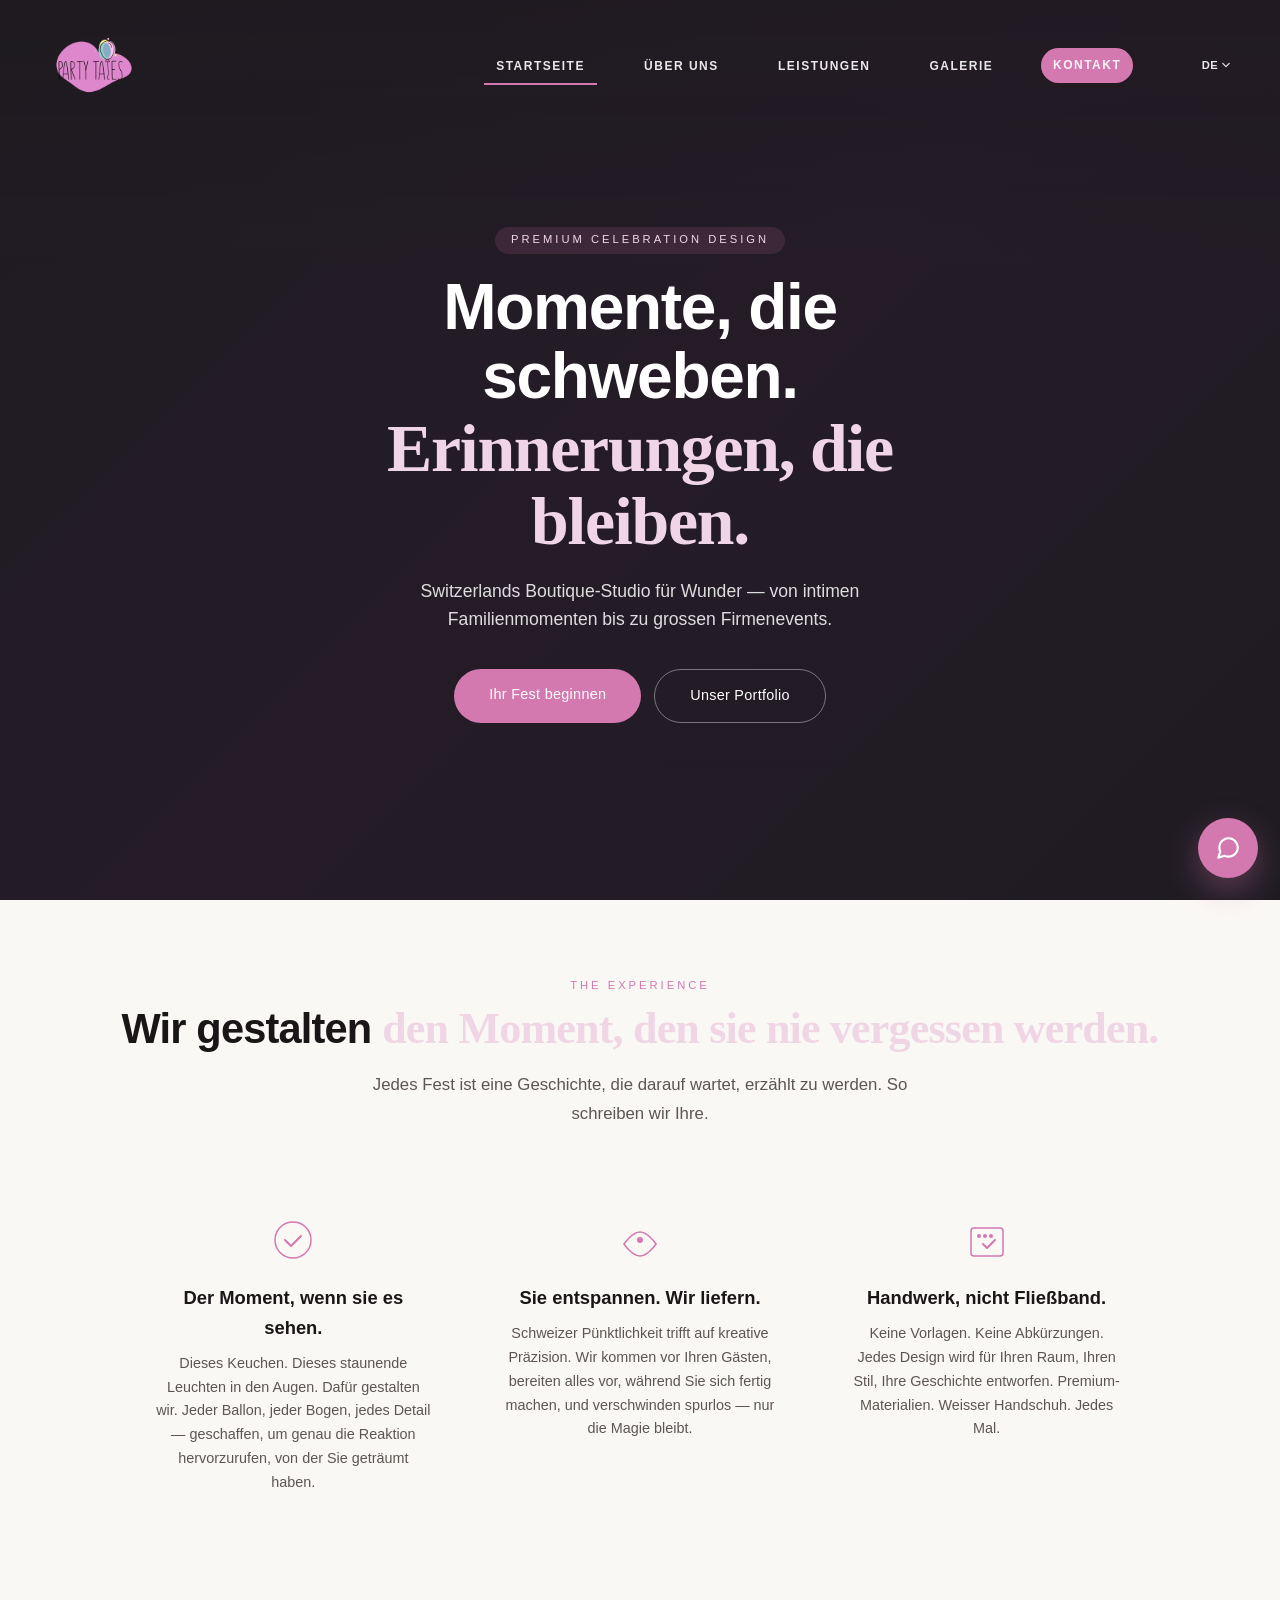
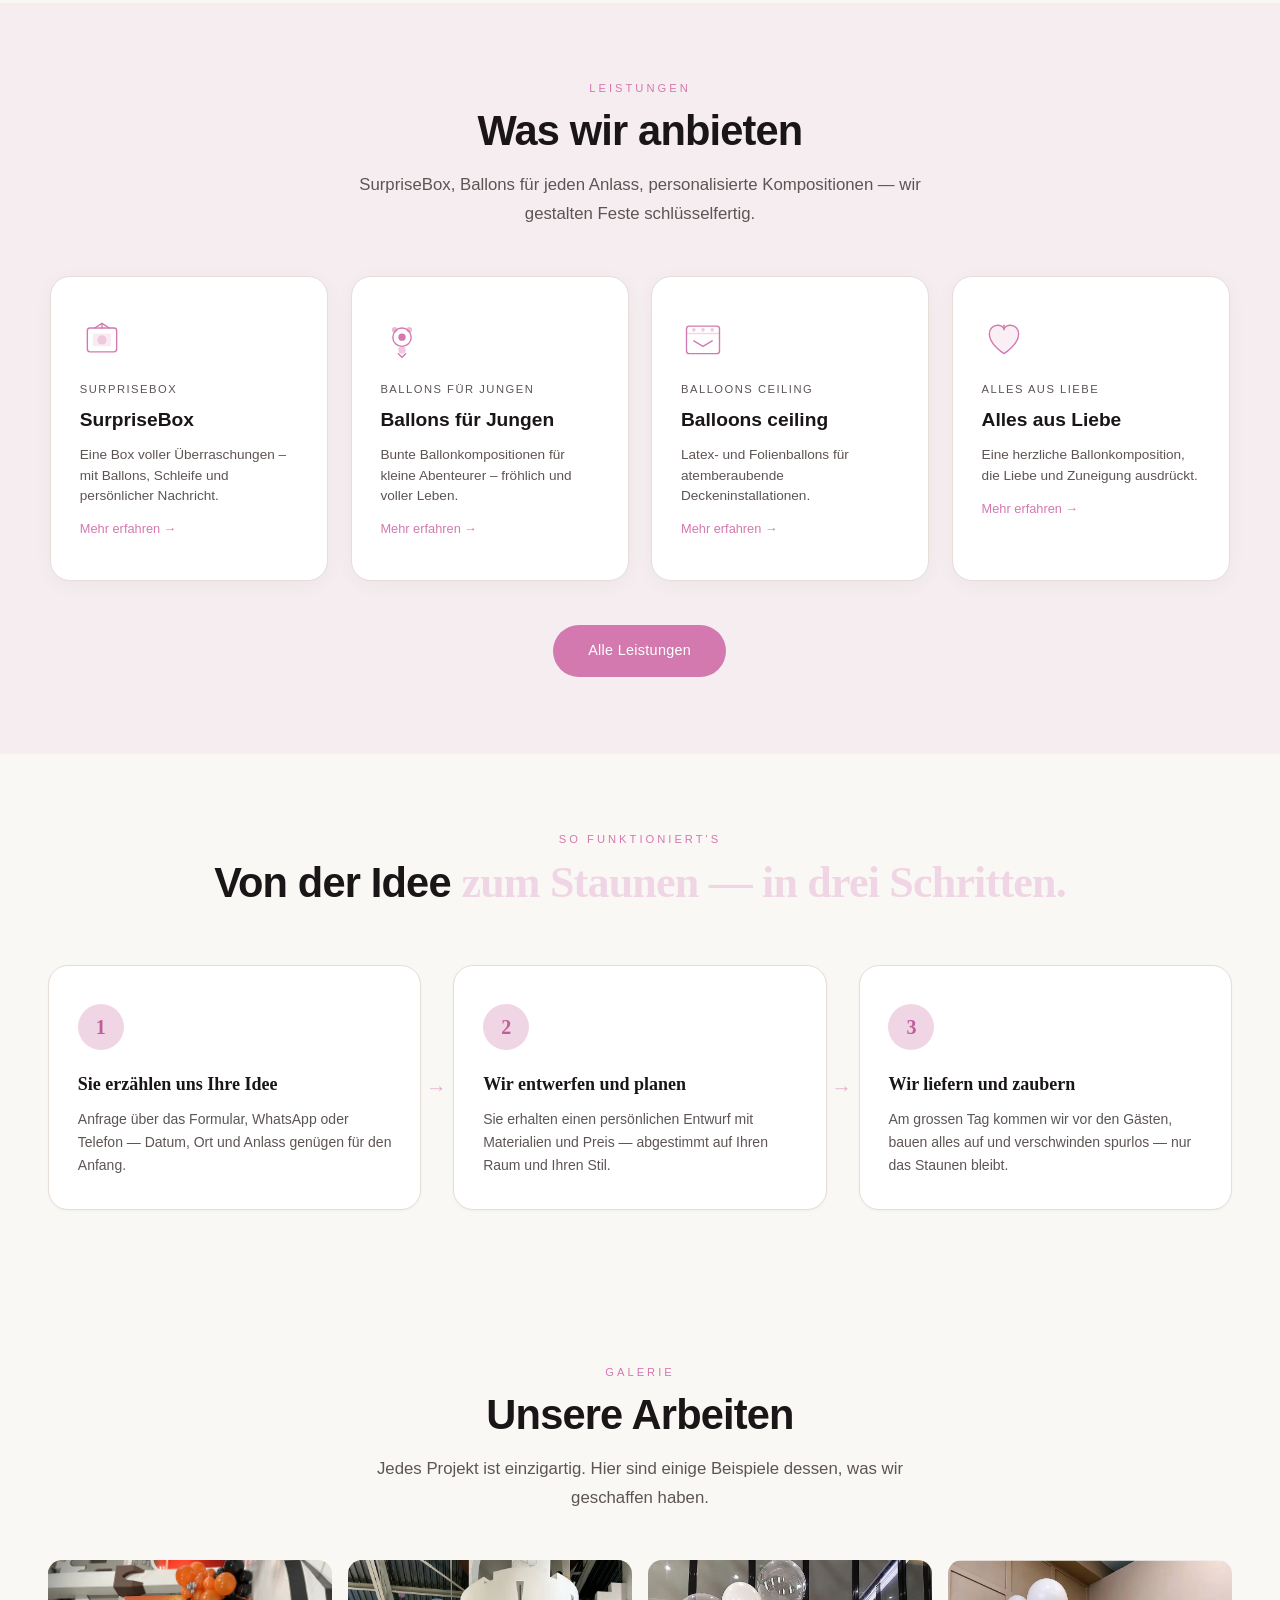
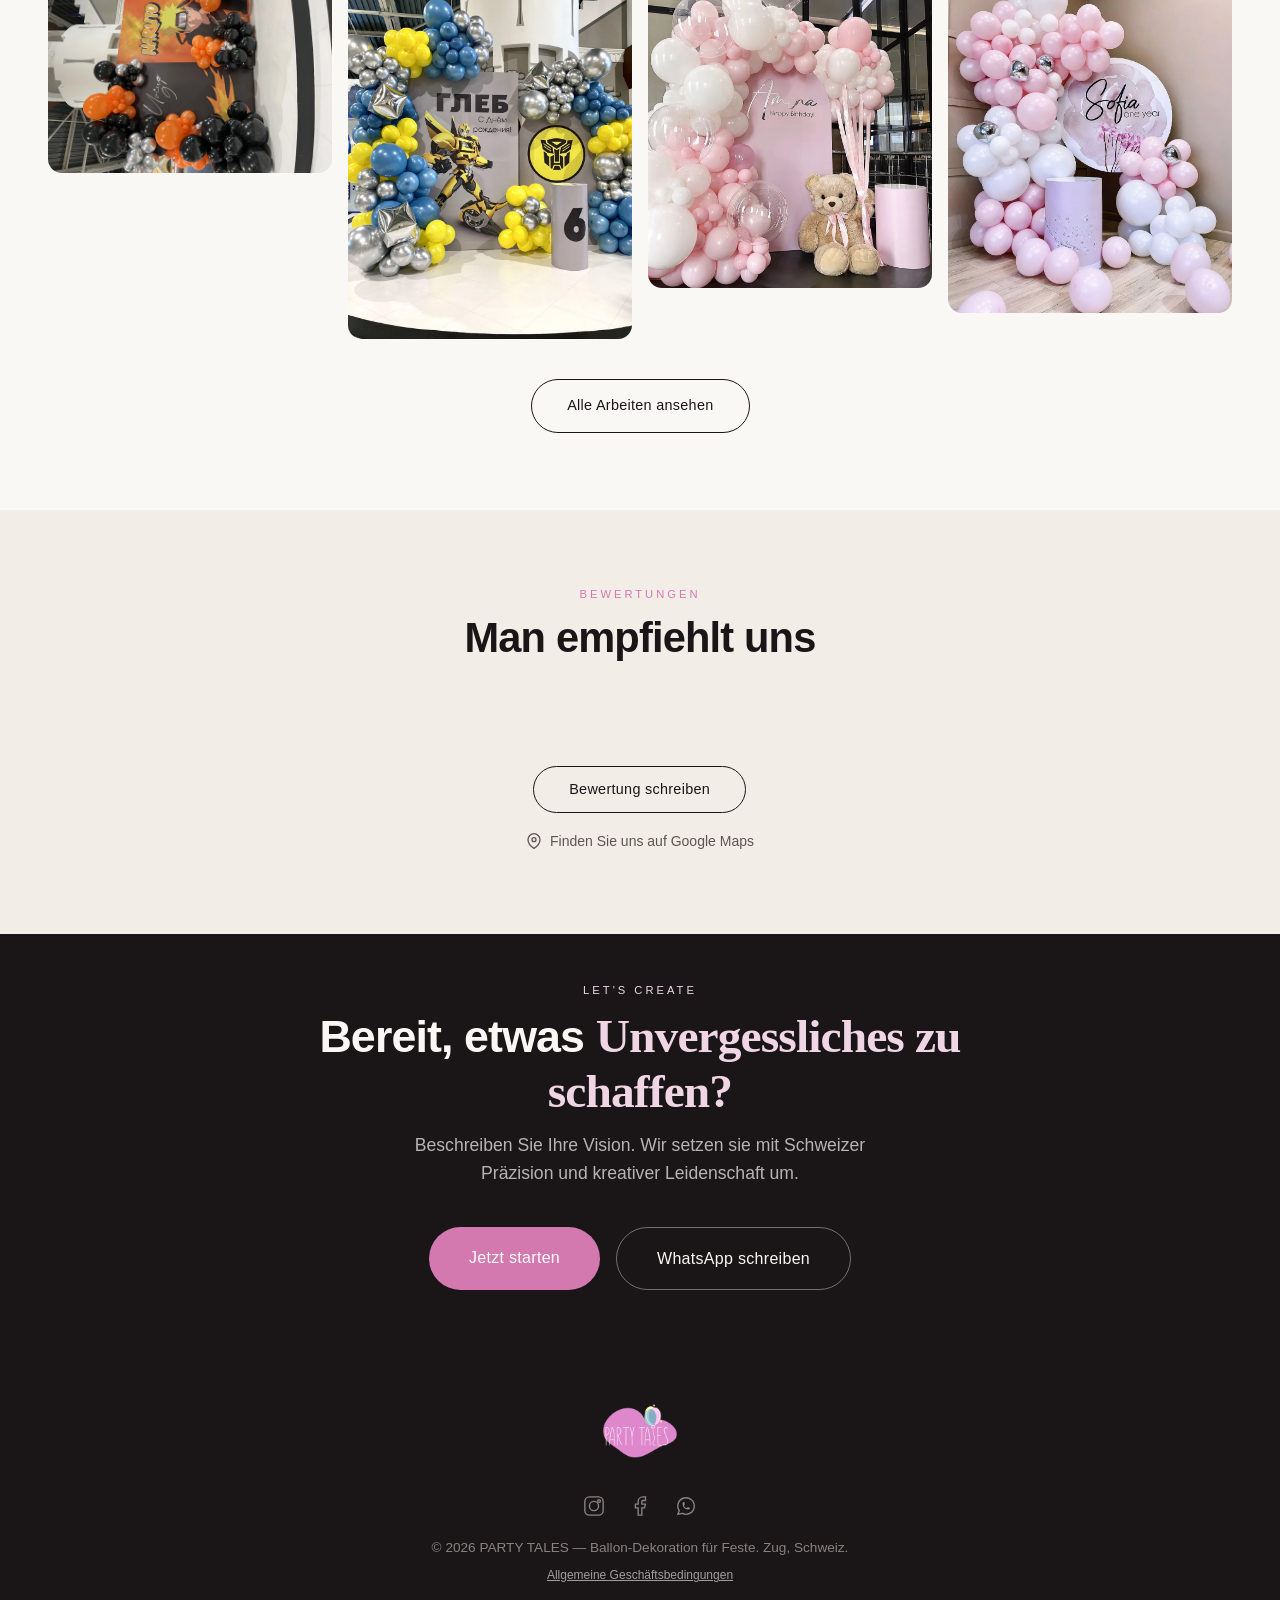
==== index.html @ 4cb10c16 "Header & footer polish: bigger logo, visible menu X, real WhatsApp icon - Logo scaled up ~20% (60–92" ====
<!DOCTYPE html>
<html lang="de">
<head>
  <meta charset="UTF-8">
  <meta name="google" content="notranslate">
  <meta name="robots" content="notranslate">
  <meta name="viewport" content="width=device-width, initial-scale=1.0, viewport-fit=cover">
  <script>document.documentElement.classList.add("js");</script>
  <meta name="description" content="PARTY TALES — Schweizer Boutique-Studio für Ballon-Dekoration. Heliumballons, Fotowände, SurpriseBox. Lieferung in Zug, Luzern, Zürich, Schwyz. Jetzt buchen!" data-i18n-meta="index.meta.desc">
  <meta property="og:title" content="PARTY TALES | Ballon-Dekoration Schweiz — Zug, Luzern, Zürich" data-i18n-meta="index.page.title.full">
  <meta property="og:description" content="Schweizer Boutique-Studio für unvergessliche Ballon-Dekoration. Geburtstage, Hochzeiten, Firmenevents — wir erschaffen das Wunder." data-i18n-meta="index.meta.desc">
  <meta property="og:image" content="https://partytales.ch/images/og-image.jpg">
  <meta property="og:url" content="https://partytales.ch/">
  <meta name="twitter:card" content="summary_large_image">
  <meta property="og:type" content="website">
  <link rel="canonical" href="https://partytales.ch/">
  <link rel="alternate" hreflang="de" href="https://partytales.ch/?lang=de">
  <link rel="alternate" hreflang="ru" href="https://partytales.ch/?lang=ru">
  <link rel="alternate" hreflang="en" href="https://partytales.ch/?lang=en">
  <link rel="alternate" hreflang="x-default" href="https://partytales.ch/">
  <meta http-equiv="Content-Security-Policy" content="default-src 'self' 'unsafe-inline'; style-src 'self' 'unsafe-inline' https://fonts.googleapis.com; img-src 'self' data:; font-src 'self' https://fonts.gstatic.com; media-src 'self'; connect-src 'self' https:">
  <title data-i18n-title="index.page.title.full">PARTY TALES | Ballon-Dekoration Schweiz — Zug, Luzern, Zürich</title>
  <link rel="icon" type="image/png" href="images/logo.png">
  <link rel="preconnect" href="https://fonts.googleapis.com">
  <link rel="preconnect" href="https://fonts.gstatic.com" crossorigin>
  <link rel="preconnect" href="https://party-tales-production.up.railway.app">
  <link rel="dns-prefetch" href="https://party-tales-production.up.railway.app">
  <link rel="preload" as="style" href="https://fonts.googleapis.com/css2?family=Instrument+Sans:wght@300;400;500;600;700&family=Playfair+Display:wght@500;600;700&display=swap" onload="this.onload=null;this.rel='stylesheet'">
  <noscript><link rel="stylesheet" href="https://fonts.googleapis.com/css2?family=Instrument+Sans:wght@300;400;500;600;700&family=Playfair+Display:wght@500;600;700&display=swap"></noscript>
  <link rel="preload" as="image" href="images/logo.webp" fetchpriority="high">
  <link rel="stylesheet" href="css/style.css">
  <script defer src="js/config.js"></script>
  <script defer src="js/i18n.js"></script>
  <script defer src="js/script.js"></script>
  <script defer src="js/chat.js"></script>
  <script type="application/ld+json">
  {
    "@context": "https://schema.org",
    "@type": "LocalBusiness",
    "name": "PARTY TALES",
    "alternateName": "NS.Balloons",
    "description": "Swiss boutique balloon decoration studio. Premium helium balloons, photo backdrops, personalised decor.",
    "url": "https://partytales.ch/",
    "telephone": "+41 78 314 3032",
    "email": "info@partytales.ch",
    "priceRange": "CHF 50 - 500",
    "address": {
      "@type": "PostalAddress",
      "addressLocality": "Zug",
      "addressRegion": "ZG",
      "addressCountry": "CH"
    },
    "areaServed": [
      { "@type": "City", "name": "Zug" },
      { "@type": "City", "name": "Lucerne" },
      { "@type": "City", "name": "Zurich" },
      { "@type": "City", "name": "Schwyz" }
    ],
    "openingHoursSpecification": [
      { "@type": "OpeningHoursSpecification", "dayOfWeek": ["Monday","Tuesday","Wednesday","Thursday","Friday","Saturday","Sunday"], "opens": "10:00", "closes": "21:00" }
    ],
    "sameAs": [
      "https://www.instagram.com/partytales.ch/",
      "https://www.facebook.com/profile.php?id=61554218107551"
    ],
    "image": "https://partytales.ch/images/og-image.jpg"
  }
  </script>
</head>
<body>

<a href="#main-content" class="skip-link" data-i18n="skip.content">Zum Inhalt springen</a>

<div id="preloader" aria-hidden="true">
  <div class="loader-logo"><img src="images/logo.webp" alt="PARTY TALES" data-i18n-aria="preloader.alt"></div>
</div>

<nav id="navbar" class="nav-hero">
  <a href="index.html" class="logo"><img src="images/logo.webp" alt="PARTY TALES"></a>
  <button class="nav-toggle" id="navToggle" aria-label="Menü" data-i18n-aria="navToggle.aria">
    <span></span><span></span><span></span>
  </button>
  <ul class="nav-links" id="navLinks">
    <li><a href="index.html" class="active" aria-current="page" data-i18n="nav.home">Startseite</a></li>
    <li><a href="about.html" data-i18n="nav.about">Über uns</a></li>
    <li><a href="services.html" data-i18n="nav.services">Leistungen</a></li>
    <li><a href="gallery.html" data-i18n="nav.gallery">Galerie</a></li>
    <li><a href="contacts.html" class="btn btn-primary nav-contact-btn" data-i18n="nav.contact">Kontakt</a></li>
    <li class="lang-item">
      <select class="lang-select" id="langSelect">
        <option value="de">DE</option>
        <option value="ru">RU</option>
        <option value="en">EN</option>
      </select>
    </li>
  </ul>
</nav>

<main id="main-content">
<section class="hero">
  <div class="hero-video-bg" id="heroVideoBg">
    <div class="hero-video-wrapper">
      <video class="hero-video-single" id="heroVideoSingle" muted playsinline preload="metadata"></video>
      <div class="hero-video-grid" id="heroVideoGrid">
        <video class="hero-video" id="heroVideo0" data-slot="0" muted playsinline preload="metadata"></video>
        <video class="hero-video" id="heroVideo1" data-slot="1" muted playsinline preload="metadata"></video>
        <video class="hero-video" id="heroVideo2" data-slot="2" muted playsinline preload="metadata"></video>
      </div>
    </div>
    <div class="hero-video-overlay"></div>
  </div>
  <div class="hero-content">
    <div class="hero-eyebrow" data-i18n="index.hero.eyebrow">Premium celebration design</div>
    <h1 data-i18n="index.hero.title">Moments that float.<br><span class="hero-emphasis">Memories that last.</span></h1>
    <p data-i18n="index.hero.desc">Switzerland's boutique studio for wonder-filled celebrations. From intimate family moments to grand corporate affairs.</p>
    <div class="hero-buttons">
      <a href="contacts.html" class="btn btn-primary magnetic" data-i18n="index.hero.btn1">Begin your celebration</a>
      <a href="gallery.html" class="btn btn-outline magnetic" data-i18n="index.hero.btn2">View our portfolio</a>
    </div>
  </div>
</section>

<section id="experience">
  <div class="container text-center">
    <div class="section-label reveal" data-i18n="index.experience.label">The experience</div>
    <h2 class="section-title reveal" data-i18n="index.experience.title">We design <span class="hero-emphasis">the moment they'll never forget.</span></h2>
    <p class="section-desc mx-auto reveal" data-i18n="index.experience.desc" style="margin-bottom:3.5rem">Every celebration is a story waiting to be told. Here's how we write yours.</p>
    <div class="experience-grid reveal-stagger">
      <div class="experience-item">
        <div class="experience-icon">
          <svg viewBox="0 0 48 48" fill="none">
            <circle cx="24" cy="24" r="18" stroke="currentColor" stroke-width="1.5" fill="none"/>
            <path d="M16 24l6 6 10-10" stroke="currentColor" stroke-width="2" stroke-linecap="round" stroke-linejoin="round"/>
          </svg>
        </div>
        <h3 data-i18n="index.experience.card1.title">The moment they see it.</h3>
        <p data-i18n="index.experience.card1.desc">That gasp. That wide-eyed wonder. That's what we design for. Every balloon, every arch, every detail — crafted to create the exact reaction you've been imagining.</p>
      </div>
      <div class="experience-item">
        <div class="experience-icon">
          <svg viewBox="0 0 48 48" fill="none">
            <path d="M8 28c0 0 8-12 16-12s16 12 16 12" stroke="currentColor" stroke-width="1.5" stroke-linecap="round" fill="none"/>
            <path d="M8 28c0 0 8 12 16 12s16-12 16-12" stroke="currentColor" stroke-width="1.5" stroke-linecap="round" fill="none"/>
            <circle cx="24" cy="24" r="3" fill="currentColor"/>
          </svg>
        </div>
        <h3 data-i18n="index.experience.card2.title">You relax. We deliver.</h3>
        <p data-i18n="index.experience.card2.desc">Swiss punctuality meets creative precision. We arrive before your guests, set up while you get ready, and disappear without a trace — leaving only the magic behind.</p>
      </div>
      <div class="experience-item">
        <div class="experience-icon">
          <svg viewBox="0 0 48 48" fill="none">
            <rect x="8" y="12" width="32" height="28" rx="3" stroke="currentColor" stroke-width="1.5" fill="none"/>
            <path d="M20 28l4 4 8-8" stroke="currentColor" stroke-width="2" stroke-linecap="round" stroke-linejoin="round"/>
            <circle cx="16" cy="20" r="2" fill="currentColor"/>
            <circle cx="22" cy="20" r="2" fill="currentColor"/>
            <circle cx="28" cy="20" r="2" fill="currentColor"/>
          </svg>
        </div>
        <h3 data-i18n="index.experience.card3.title">Crafted, not assembled.</h3>
        <p data-i18n="index.experience.card3.desc">No templates. No shortcuts. Every design is sketched, sourced and built for your space, your style, your story. Premium materials. White-glove service. Every time.</p>
      </div>
    </div>
  </div>
</section>

<section id="services" class="bg-soft">
  <div class="container text-center">
    <div class="section-label reveal" data-i18n="index.services.label">Our craft</div>
    <h2 class="section-title reveal" data-i18n="index.services.title">Three ways to make <span class="hero-emphasis">their eyes light up.</span></h2>
    <p class="section-desc mx-auto reveal" data-i18n="index.services.desc" style="margin-bottom:3rem">From the grand entrance to the tiny detail — each service is designed to create one thing: wonder. Scroll to explore.</p>
    <div class="services-preview-grid">
      <a href="services.html" class="service-preview-card reveal">
        <div class="service-preview-icon">
          <svg viewBox="0 0 48 48" fill="none">
            <rect x="8" y="12" width="32" height="26" rx="3" stroke="currentColor" stroke-width="1.5" fill="none"/>
            <rect x="14" y="18" width="20" height="14" rx="2" fill="currentColor" opacity="0.15"/>
            <circle cx="24" cy="25" r="5" fill="currentColor" opacity="0.3"/>
            <path d="M16 12L24 7L32 12" stroke="currentColor" stroke-width="1.5" stroke-linecap="round" stroke-linejoin="round" fill="none"/>
            <path d="M24 7V12" stroke="currentColor" stroke-width="1.5" stroke-linecap="round"/>
          </svg>
        </div>
        <div class="service-preview-body">
          <span class="service-preview-tag" data-i18n="index.services.preview.tag1">SurpriseBox</span>
          <h3 data-i18n="index.services.card1.title">SurpriseBox</h3>
          <p class="service-preview-summary" data-i18n="index.services.preview.desc1">Eine Box voller Überraschungen – mit Ballons, Schleife und persönlicher Nachricht.</p>
          <span class="service-preview-cta" data-i18n="index.services.preview.more">Mehr erfahren &rarr;</span>
        </div>
      </a>
      <a href="services.html" class="service-preview-card reveal">
        <div class="service-preview-icon">
          <svg viewBox="0 0 48 48" fill="none">
            <circle cx="24" cy="22" r="10" stroke="currentColor" stroke-width="1.5" fill="none"/>
            <circle cx="24" cy="22" r="4" fill="currentColor"/>
            <circle cx="16" cy="14" r="3" fill="currentColor" opacity="0.5"/>
            <circle cx="32" cy="14" r="3" fill="currentColor" opacity="0.5"/>
            <circle cx="24" cy="36" r="4" fill="currentColor" opacity="0.4"/>
            <path d="M20 40L24 44L28 40" stroke="currentColor" stroke-width="1.5" stroke-linecap="round" stroke-linejoin="round" fill="none"/>
          </svg>
        </div>
        <div class="service-preview-body">
          <span class="service-preview-tag" data-i18n="index.services.preview.tag2">Ballons für Jungen</span>
          <h3 data-i18n="index.services.card2.title">Ballons für Jungen</h3>
          <p class="service-preview-summary" data-i18n="index.services.preview.desc2">Bunte Ballonkompositionen für kleine Abenteurer – fröhlich und voller Leben.</p>
          <span class="service-preview-cta" data-i18n="index.services.preview.more">Mehr erfahren &rarr;</span>
        </div>
      </a>
      <a href="services.html" class="service-preview-card reveal">
        <div class="service-preview-icon">
          <svg viewBox="0 0 48 48" fill="none">
            <rect x="6" y="10" width="36" height="30" rx="3" stroke="currentColor" stroke-width="1.5" fill="none"/>
            <line x1="6" y1="18" x2="42" y2="18" stroke="currentColor" stroke-width="1.5" opacity="0.3"/>
            <circle cx="14" cy="14" r="2" fill="currentColor" opacity="0.4"/>
            <circle cx="24" cy="14" r="2" fill="currentColor" opacity="0.4"/>
            <circle cx="34" cy="14" r="2" fill="currentColor" opacity="0.4"/>
            <path d="M14 26L24 32L34 26" stroke="currentColor" stroke-width="1.5" stroke-linecap="round" stroke-linejoin="round" fill="none"/>
          </svg>
        </div>
        <div class="service-preview-body">
          <span class="service-preview-tag" data-i18n="index.services.preview.tag3">Balloons ceiling</span>
          <h3 data-i18n="index.services.card3.title">Balloons ceiling</h3>
          <p class="service-preview-summary" data-i18n="index.services.preview.desc3">Latex- und Folienballons für atemberaubende Deckeninstallationen.</p>
          <span class="service-preview-cta" data-i18n="index.services.preview.more">Mehr erfahren &rarr;</span>
        </div>
      </a>
      <a href="services.html" class="service-preview-card reveal">
        <div class="service-preview-icon">
          <svg viewBox="0 0 48 48" fill="none">
            <path d="M24 40C24 40 8 30 8 18.5C8 13 12 9 17 9C20.5 9 23 11 24 13C25 11 27.5 9 31 9C36 9 40 13 40 18.5C40 30 24 40 24 40Z" stroke="currentColor" stroke-width="1.5" stroke-linejoin="round" fill="currentColor" fill-opacity="0.12"/>
            <path d="M24 14L24 9" stroke="currentColor" stroke-width="1.5" stroke-linecap="round"/>
          </svg>
        </div>
        <div class="service-preview-body">
          <span class="service-preview-tag" data-i18n="index.services.preview.tag4">Alles aus Liebe</span>
          <h3 data-i18n="index.services.card4.title">Alles aus Liebe</h3>
          <p class="service-preview-summary" data-i18n="index.services.preview.desc4">Eine herzliche Ballonkomposition, die Liebe und Zuneigung ausdrückt.</p>
          <span class="service-preview-cta" data-i18n="index.services.preview.more">Mehr erfahren &rarr;</span>
        </div>
      </a>
    </div>
    <a href="services.html" class="btn btn-primary reveal" style="margin-top:2.8rem" data-i18n="index.services.btn">Alle Leistungen</a>
  </div>
</section>

<section id="how-it-works">
  <div class="container text-center">
    <div class="section-label reveal" data-i18n="index.how.label">So funktioniert's</div>
    <h2 class="section-title reveal" data-i18n="index.how.title">Von der Idee <span class="hero-emphasis">zum Staunen &mdash; in drei Schritten.</span></h2>
    <div class="how-grid">
      <div class="how-step reveal">
        <span class="how-step-num" aria-hidden="true">1</span>
        <h3 data-i18n="index.how.step1.title">Sie erzählen uns Ihre Idee</h3>
        <p data-i18n="index.how.step1.desc">Anfrage über das Formular, WhatsApp oder Telefon &mdash; Datum, Ort und Anlass genügen für den Anfang.</p>
      </div>
      <div class="how-step reveal">
        <span class="how-step-num" aria-hidden="true">2</span>
        <h3 data-i18n="index.how.step2.title">Wir entwerfen und planen</h3>
        <p data-i18n="index.how.step2.desc">Sie erhalten einen persönlichen Entwurf mit Materialien und Preis &mdash; abgestimmt auf Ihren Raum und Ihren Stil.</p>
      </div>
      <div class="how-step reveal">
        <span class="how-step-num" aria-hidden="true">3</span>
        <h3 data-i18n="index.how.step3.title">Wir liefern und zaubern</h3>
        <p data-i18n="index.how.step3.desc">Am grossen Tag kommen wir vor den Gästen, bauen alles auf und verschwinden spurlos &mdash; nur das Staunen bleibt.</p>
      </div>
    </div>
  </div>
</section>

<section id="gallery">
  <div class="container text-center">
    <div class="section-label reveal" data-i18n="index.gallery.label">Portfolio</div>
    <h2 class="section-title reveal" data-i18n="index.gallery.title">As seen in <span class="hero-emphasis">our portfolio.</span></h2>
    <p class="section-desc mx-auto reveal" data-i18n="index.gallery.desc" style="margin-bottom:2.5rem">Every project tells a different story. Here are a few of our favourites — from intimate family celebrations to large-scale corporate events.</p>
    <div class="gallery-grid">
      <div class="gallery-item reveal gallery-item-featured" style="--i:0">
        <img src="images/gallery/IMG_0312.webp" alt="Fotowand" loading="lazy" width="800" height="600" data-i18n-aria="index.gallery.label1">
        <div class="gallery-item-overlay">
          <span class="gallery-item-label" data-i18n="index.gallery.label1">Photo backdrop</span>
          <span class="gallery-item-arrow">
            <svg viewBox="0 0 24 24" fill="none" stroke="currentColor" stroke-width="2">
              <path d="M5 12h14M12 5l7 7-7 7" stroke-linecap="round" stroke-linejoin="round"/>
            </svg>
          </span>
        </div>
      </div>
      <div class="gallery-item reveal" style="--i:1">
        <img src="images/gallery/IMG_1255.webp" alt="Ballondekoration" loading="lazy" width="800" height="600" data-i18n-aria="index.gallery.label2">
        <div class="gallery-item-overlay">
          <span class="gallery-item-label" data-i18n="index.gallery.label2">Balloon decor</span>
          <span class="gallery-item-arrow">
            <svg viewBox="0 0 24 24" fill="none" stroke="currentColor" stroke-width="2">
              <path d="M5 12h14M12 5l7 7-7 7" stroke-linecap="round" stroke-linejoin="round"/>
            </svg>
          </span>
        </div>
      </div>
      <div class="gallery-item reveal" style="--i:2">
        <img src="images/gallery/IMG_4208.webp" alt="Komposition" loading="lazy" width="800" height="600" data-i18n-aria="index.gallery.label3">
        <div class="gallery-item-overlay">
          <span class="gallery-item-label" data-i18n="index.gallery.label3">Composition</span>
          <span class="gallery-item-arrow">
            <svg viewBox="0 0 24 24" fill="none" stroke="currentColor" stroke-width="2">
              <path d="M5 12h14M12 5l7 7-7 7" stroke-linecap="round" stroke-linejoin="round"/>
            </svg>
          </span>
        </div>
      </div>
      <div class="gallery-item reveal" style="--i:3">
        <img src="images/gallery/IMG_7201.webp" alt="Gestaltung" loading="lazy" width="800" height="600" data-i18n-aria="index.gallery.label4">
        <div class="gallery-item-overlay">
          <span class="gallery-item-label" data-i18n="index.gallery.label4">Design</span>
          <span class="gallery-item-arrow">
            <svg viewBox="0 0 24 24" fill="none" stroke="currentColor" stroke-width="2">
              <path d="M5 12h14M12 5l7 7-7 7" stroke-linecap="round" stroke-linejoin="round"/>
            </svg>
          </span>
        </div>
      </div>
    </div>
    <a href="gallery.html" class="btn btn-outline reveal" style="margin-top:2.5rem" data-i18n="index.gallery.btn">View full portfolio</a>
  </div>
</section>

<section id="testimonials" class="bg-alt">
  <div class="container">
    <div class="section-label text-center reveal" data-i18n="index.testimonials.label">Customer stories</div>
    <h2 class="section-title text-center reveal" data-i18n="index.testimonials.title">People <span class="hero-emphasis">remember how you made them feel.</span></h2>
    <!-- Reviews are loaded dynamically from the backend (/api/reviews) and
         managed from the Telegram bot. -->
    <div class="testimonials-slider" id="testimonialSlider" tabindex="0"></div>
    <div class="text-center reveal" style="margin-top:2.5rem">
      <button class="btn btn-outline" id="reviewBtn" data-i18n="index.testimonials.write">Write a review</button>
      <br>
      <a class="testimonials-google" href="https://www.google.com/maps/search/?api=1&amp;query=PARTY%20TALES%20Zug" target="_blank" rel="noopener">
        <svg viewBox="0 0 24 24" fill="none" stroke="currentColor" stroke-width="2" stroke-linecap="round">
          <path d="M21 10c0 7-9 13-9 13s-9-6-9-13a9 9 0 0 1 18 0z"/>
          <circle cx="12" cy="10" r="3"/>
        </svg>
        <span data-i18n="index.testimonials.google">Finden Sie uns auf Google Maps</span>
      </a>
    </div>
  </div>
</section>

<!-- Review Modal -->
<div class="modal-overlay" id="reviewModal">
  <div class="modal" role="dialog" aria-modal="true" aria-labelledby="reviewModalTitle">
    <button class="modal-close" id="reviewModalClose" aria-label="Close" data-i18n-aria="lightbox.close">&times;</button>
    <h3 class="modal-title" id="reviewModalTitle" data-i18n="index.review.title">Leave a review</h3>
    <form id="reviewForm" novalidate>
      <div class="form-group">
        <label for="reviewName" data-i18n="index.review.name">Your name</label>
        <input type="text" id="reviewName" required autocomplete="name" oninput="this.value = this.value.replace(/(^|\s)\S/g, l => l.toUpperCase())">
      </div>
      <div class="form-group">
        <label data-i18n="index.review.rating">Rating</label>
        <div class="star-rating" id="starRating">
          <span class="star" data-value="1">&#9733;</span>
          <span class="star" data-value="2">&#9733;</span>
          <span class="star" data-value="3">&#9733;</span>
          <span class="star" data-value="4">&#9733;</span>
          <span class="star" data-value="5">&#9733;</span>
        </div>
        <input type="hidden" id="reviewRating" value="5">
      </div>
      <div class="form-group">
        <label for="reviewText" data-i18n="index.review.text">Your review</label>
        <textarea id="reviewText" rows="4" required></textarea>
      </div>
      <button type="submit" class="btn btn-primary" data-i18n="index.review.submit">Send review</button>
    </form>
  </div>
</div>

<section id="cta-final">
  <div class="cta-final-inner">
    <div class="section-label reveal" data-i18n="index.cta.label">Let's create</div>
    <h2 class="cta-final-title reveal" data-i18n="index.cta.title">Ready to create <span class="hero-emphasis">something unforgettable?</span></h2>
    <p class="cta-final-desc reveal" data-i18n="index.cta.desc">Describe your vision. We'll bring it to life with Swiss precision and creative passion.</p>
    <div class="cta-final-buttons reveal">
      <a href="contacts.html" class="btn btn-primary btn-lg magnetic" data-i18n="index.cta.btn1">Start your journey</a>
      <a href="https://wa.me/message/LN7LBQU5QT4QI1" target="_blank" rel="noopener" class="btn btn-outline-light btn-lg magnetic" data-i18n="index.cta.btn2">Message us on WhatsApp</a>
    </div>
  </div>
</section>

<!-- Lightbox -->
<div class="lightbox" id="lightbox" role="dialog" aria-modal="true" aria-label="Image viewer" data-i18n-aria="lightbox.aria">
  <button type="button" class="lightbox-close" aria-label="Close" data-i18n-aria="lightbox.close">&times;</button>
  <button type="button" class="lightbox-prev" aria-label="Previous" data-i18n-aria="lightbox.prev">&#10094;</button>
  <button type="button" class="lightbox-next" aria-label="Next" data-i18n-aria="lightbox.next">&#10095;</button>
  <img class="lightbox-content" id="lightboxImg" alt="Фото" data-i18n-aria="gallery.img.alt">
  <div class="lightbox-caption" id="lightboxCaption"></div>
</div>
</main>
<footer>
  <a href="index.html" class="logo"><img src="images/logo-dark.webp" alt="PARTY TALES"></a>
  <div class="social-links">
    <a href="https://www.instagram.com/partytales.ch/" target="_blank" rel="noopener" aria-label="Instagram">
      <svg viewBox="0 0 24 24" fill="none" stroke="currentColor" stroke-width="1.5">
        <rect x="2" y="2" width="20" height="20" rx="5"/>
        <circle cx="12" cy="12" r="5"/>
        <circle cx="17.5" cy="6.5" r="1.5"/>
      </svg>
    </a>
    <a href="https://www.facebook.com/profile.php?id=61554218107551" target="_blank" rel="noopener" aria-label="Facebook">
      <svg viewBox="0 0 24 24" fill="none" stroke="currentColor" stroke-width="1.5">
        <path d="M18 2h-3a5 5 0 0 0-5 5v3H7v4h3v8h4v-8h3l1-4h-4V7a1 1 0 0 1 1-1h3V2z"/>
      </svg>
    </a>
    <a href="https://wa.me/message/LN7LBQU5QT4QI1" target="_blank" rel="noopener" aria-label="WhatsApp">
      <svg viewBox="0 0 24 24" fill="none" stroke="currentColor" stroke-width="1.5" stroke-linecap="round" stroke-linejoin="round">
        <path d="M3 21l1.65-3.8a9 9 0 1 1 3.4 2.9L3 21"/>
        <path d="M9 10a.5.5 0 0 0 1 0V9a.5.5 0 0 0-1 0v1a5 5 0 0 0 5 5h1a.5.5 0 0 0 0-1h-1a.5.5 0 0 0 0 1"/>
      </svg>
    </a>
  </div>
  <p data-i18n="footer.copyright">&copy; 2026 PARTY TALES &mdash; Ballon-Dekoration für Feste. Zug, Schweiz.</p>
  <p class="footer-terms"><a href="terms.html" class="footer-terms-link" data-i18n="footer.terms">Allgemeine Geschäftsbedingungen</a></p>
</footer>

<button class="back-to-top" id="backToTop" aria-label="Nach oben" data-i18n-aria="backToTop.aria">
  <svg viewBox="0 0 24 24" fill="none" stroke="currentColor" stroke-width="2.5">
    <path d="M18 15L12 9L6 15" stroke-linecap="round" stroke-linejoin="round"/>
  </svg>
</button>

<div class="toast" id="toast" aria-live="polite">
  <span class="toast-icon" aria-hidden="true">
    <svg viewBox="0 0 24 24" fill="none" stroke="currentColor" stroke-width="2.5">
      <circle cx="12" cy="12" r="10"/>
      <path d="M16 10l-4.5 4.5L8 11" stroke-linecap="round" stroke-linejoin="round"/>
    </svg>
  </span>
  <span class="toast-text" data-i18n="toast.default">Danke! Wir melden uns in Kürze bei Ihnen.</span>
</div>

</body>
</html>
---- css/style.css ----
/* ── Design Tokens ── */
:root {
  --color-bg: #FAF8F5;
  --color-bg-alt: #F3EDE8;
  --color-bg-dark: #1A1618;
  --color-text: #1A1618;
  --color-text-secondary: #5D5553;
  --color-text-muted: #8A8280;
  --color-text-inverse: #FAF8F5;
  --color-accent: #D478B0;
  --color-accent-hover: #C05E9A;
  --color-accent-light: #F0D6E5;
  --color-border: #E5DDD8;
  --color-card: #FFFFFF;
  --color-success: #4A9D7A;

  --font-sans: 'Instrument Sans', -apple-system, BlinkMacSystemFont, 'Segoe UI', Roboto, 'Helvetica Neue', Arial, sans-serif;
  --font-serif: Georgia, 'Times New Roman', serif;
  /* Elegant display serif for accent words & quotes (wide, refined, has Cyrillic) */
  --font-display: 'Playfair Display', Georgia, 'Times New Roman', serif;

  --text-xs: 0.75rem;
  --text-sm: 0.875rem;
  --text-base: 1rem;
  --text-lg: 1.125rem;
  --text-xl: 1.25rem;
  --text-2xl: 1.5rem;
  --text-3xl: 2rem;
  --text-4xl: 2.5rem;
  --text-5xl: 3.5rem;
  --text-6xl: 4.5rem;

  --ease-out-expo: cubic-bezier(0.16, 1, 0.3, 1);
  --ease-spring: cubic-bezier(0.34, 1.56, 0.64, 1);

  --glass-bg: rgba(250, 248, 245, 0.7);
  --glass-border: rgba(255, 255, 255, 0.2);
  --glass-shadow: 0 8px 32px rgba(26, 22, 24, 0.08);
  --glass-blur: 12px;

  /* Dark hero gradient (used by .hero and .page-hero accents) */
  --color-hero-1: #2d2b3a;
  --color-hero-2: #3d2b4a;

  /* Elevation scale — consistent shadows across cards/overlays */
  --shadow-xs: 0 1px 3px rgba(26, 22, 24, 0.04);
  --shadow-sm: 0 4px 20px rgba(26, 22, 24, 0.05);
  --shadow-md: 0 12px 32px rgba(26, 22, 24, 0.08);
  --shadow-lg: 0 20px 50px rgba(212, 120, 176, 0.16);
  --shadow-accent: 0 12px 32px rgba(212, 120, 176, 0.35);

  /* Radius scale */
  --radius-sm: 10px;
  --radius-md: 14px;
  --radius-lg: 20px;
  --radius-pill: 100px;
}

/* ── Skip to content (accessibility) ── */
.skip-link {
  position: fixed; top: -100%; left: 1rem; z-index: 100000;
  background: var(--color-accent); color: #fff;
  padding: .75rem 1.5rem; border-radius: 0 0 8px 8px;
  font-size: .9rem; font-weight: 500;
  text-decoration: none;
  transition: top .2s;
}
.skip-link:focus { top: 0; }

/* ── Reset & base ── */
:focus-visible {
  outline: 2px solid var(--color-accent);
  outline-offset: 2px;
}
html { scroll-behavior: smooth; overflow-x: clip; }
/* Keep anchor / skip-link targets clear of the fixed navigation bar. */
:target, #main-content, main > section[id] { scroll-margin-top: 7rem; }
/* ── Reveal Animations ── */
/* No-JS / no-IntersectionObserver fallback: never hide content from users
   who can't run the reveal observer (SEO, screen readers, disabled JS). */
html:not(.js) .reveal,
html:not(.js) .reveal-left,
html:not(.js) .reveal-right,
html:not(.js) .reveal-scale,
html:not(.js) .reveal-stagger > * {
  opacity: 1 !important;
  transform: none !important;
}
.reveal { opacity: 0; transform: translateY(30px); transition: opacity 0.7s var(--ease-out-expo), transform 0.7s var(--ease-out-expo); }
.reveal.visible { opacity: 1; transform: translateY(0); }
.reveal-left { opacity: 0; transform: translateX(-40px); }
.reveal-left.visible { opacity: 1; transform: translateX(0); }
.reveal-right { opacity: 0; transform: translateX(40px); }
.reveal-right.visible { opacity: 1; transform: translateX(0); }
.reveal-scale { opacity: 0; transform: scale(0.95); }
.reveal-scale.visible { opacity: 1; transform: scale(1); }
.reveal-stagger > * { opacity: 0; transform: translateY(20px); transition: opacity 0.5s var(--ease-out-expo), transform 0.5s var(--ease-out-expo); }
.reveal-stagger.visible > * { opacity: 1; transform: translateY(0); }
.reveal-stagger.visible > *:nth-child(2) { transition-delay: 0.12s; }
.reveal-stagger.visible > *:nth-child(3) { transition-delay: 0.24s; }

@media (prefers-reduced-motion: reduce) {
  *, *::before, *::after { animation-duration: 0.01ms !important; animation-iteration-count: 1 !important; transition-duration: 0.01ms !important; }
  .reveal, .reveal-left, .reveal-right, .reveal-scale, .reveal-stagger > * { opacity: 1; transform: none; transition: none; }
  .hero-video-bg, .hero-video-grid, .hero-video-single { display: none !important; }
  html { cursor: auto; background: var(--color-bg); }
}
*, *::before, *::after { margin: 0; padding: 0; box-sizing: border-box; }
body {
  font-family: var(--font-sans);
  color: var(--color-text);
  overflow-wrap: break-word;
  background: var(--color-bg);
  -webkit-font-smoothing: antialiased;
  -moz-osx-font-smoothing: grayscale;
  line-height: 1.6;
  width: 100%;
  position: relative;
  overflow-x: clip;
}
h1, h2, h3, h4 { font-family: var(--font-serif); font-weight: 600; }
img { max-width: 100%; display: block; }
a { text-decoration: none; color: inherit; }

/* ── Preloader ── */
#preloader {
  position: fixed; inset: 0; z-index: 9999;
  background: #faf8f5;
  display: flex; align-items: center; justify-content: center;
  flex-direction: column;
  transition: opacity .6s, visibility .6s;
}
#preloader.hidden { opacity: 0; visibility: hidden; pointer-events: none; }
.loader-logo {
  width: min(450px, 80vw);
  animation: floatLoader 1s ease-in-out infinite alternate;
}
.loader-logo img { width: 100%; height: auto; display: block; }
@keyframes floatLoader {
  from { transform: translateY(0); }
  to { transform: translateY(-15px); }
}

/* ── Navigation ── */
nav {
  position: fixed; top: 0; left: 0; width: 100%;
  z-index: 1000;
  padding: 1.2rem 3rem;
  padding: 1.2rem calc(3rem + env(safe-area-inset-right)) 1.2rem calc(3rem + env(safe-area-inset-left));
  display: flex; justify-content: space-between; align-items: center;
  transition: background .4s, padding .4s, box-shadow .4s, transform .45s var(--ease-out-expo);
  background: transparent;
  will-change: transform;
}
/* Auto-hide on scroll down, reveal on scroll up / stop */
nav.nav-hidden { transform: translateY(-100%); }
nav.scrolled {
  background: rgba(250, 248, 245, .95);
  -webkit-backdrop-filter: blur(12px);
  backdrop-filter: blur(12px);
  box-shadow: 0 2px 30px rgba(0,0,0,.06);
  padding: .8rem 3rem;
}
.logo { display: flex; align-items: center; }
.logo img { height: clamp(60px, 7.2vw, 92px); width: auto; display: block; transition: height .4s; }
nav.scrolled .logo img { height: clamp(54px, 6vw, 78px); }
.nav-links { display: flex; gap: 2.2rem; list-style: none; align-items: center; }
.nav-links a {
  font-size: .75rem;
  font-weight: 600;
  letter-spacing: 1.5px;
  text-transform: uppercase;
  position: relative;
  transition: color .3s;
  color: var(--color-text);
  padding: .5rem .75rem;
}

.nav-links a::after {
  content: '';
  position: absolute; bottom: -4px; left: 0;
  width: 0; height: 2px;
  background: var(--color-accent);
  transition: width .3s;
}
.nav-links a:hover::after { width: 100%; }
.nav-links a:hover { color: var(--color-accent); }
.nav-links a.active::after { width: 100%; }
.nav-links .btn-primary::after { display: none; }
.nav-links a.active { color: var(--color-accent); }
/* The primary CTA keeps white text even on its own (active) page — never pink-on-pink */
.nav-links .btn-primary.active,
.nav-links .nav-contact-btn.active { color: #fff; }
@media (min-width: 768px) {
  .nav-hero:not(.scrolled) .nav-links .btn-primary.active { color: #fff; }
}
.lang-item { margin-left: 2rem; position: relative; }
.lang-item .lang-select { display: none; }
.lang-item .lang-btn {
  font-size: .7rem; font-weight: 600;
  font-family: var(--font-sans);
  cursor: pointer; padding: .4rem 0;
  border: none;
  background: transparent;
  color: var(--color-text);
  text-transform: uppercase;
  letter-spacing: .5px; outline: none;
  transition: color .3s;
  display: flex; align-items: center; gap: 4px;
  min-width: 32px;
  justify-content: center;
}
.lang-item .lang-btn:hover,
.lang-item .lang-btn:focus { color: var(--color-accent); }
nav.scrolled .lang-item .lang-btn { color: var(--color-text); }
nav.scrolled .lang-item .lang-btn:hover,
nav.scrolled .lang-item .lang-btn:focus { color: var(--color-accent); }
@media (min-width: 768px) {
  nav:not(.scrolled) .nav-toggle span { background: #fff; }
}
@media (min-width: 768px) {
  .nav-hero:not(.scrolled) .nav-links a { color: rgba(255,255,255,.9); }
}
@media (min-width: 768px) {
  .nav-hero:not(.scrolled) .lang-item .lang-btn { color: rgba(255,255,255,.9); }
}
nav:not(.scrolled) .lang-dropdown { background: rgba(26,22,24,.9); }
nav.scrolled .lang-dropdown { background: rgba(250,248,245,.95); border-color: var(--color-border); }
nav.scrolled .lang-dropdown button { color: var(--color-text-secondary); }
nav.scrolled .lang-dropdown button:hover,
nav.scrolled .lang-dropdown button:focus { color: var(--color-accent); background: rgba(212,120,176,.1); }
nav.scrolled .lang-dropdown button.is-active { color: var(--color-accent); }
.lang-item .lang-btn::after {
  content: '';
  position: absolute; bottom: -2px; left: 0; right: 0;
  height: 2px;
  background: var(--color-accent);
  transform: scaleX(0);
  transition: transform .3s;
  transform-origin: left;
}
.lang-item:hover .lang-btn::after,
.lang-item:focus-within .lang-btn::after { transform: scaleX(1); }

.lang-dropdown {
  position: absolute; top: calc(100% + 8px); left: 50%;
  transform: translateX(-50%) translateY(4px);
  background: rgba(26,22,24,.9);
  backdrop-filter: blur(16px);
  -webkit-backdrop-filter: blur(16px);
  border: 1px solid rgba(255,255,255,.1);
  border-radius: 8px;
  padding: .25rem;
  opacity: 0; pointer-events: none;
  transition: opacity .25s, transform .25s;
  z-index: 100;
  min-width: 64px;
}
.lang-dropdown.open {
  opacity: 1; pointer-events: auto;
  transform: translateX(-50%) translateY(0);
}
.lang-dropdown button {
  display: block; width: 100%;
  padding: .5rem .75rem;
  font-size: .7rem; font-weight: 500;
  font-family: var(--font-sans);
  color: rgba(255,255,255,.7);
  background: transparent;
  border: none; border-radius: 4px;
  cursor: pointer;
  text-transform: uppercase;
  letter-spacing: .5px;
  transition: background .2s, color .2s;
  text-align: center;
}
.lang-dropdown button:hover,
.lang-dropdown button:focus {
  background: rgba(212,120,176,.15);
  color: var(--color-accent);
}
.lang-dropdown button.is-active {
  color: var(--color-accent);
  font-weight: 600;
}
nav.scrolled ~ .lang-dropdown,
nav.scrolled + * .lang-dropdown { /* handled by data attribute */ }

.lang-arrow {
  display: inline-block;
  width: 8px; height: 6px;
  transition: transform .25s;
}
.lang-btn.open .lang-arrow { transform: rotate(180deg); }
.nav-toggle {
  display: none; flex-direction: column; gap: 5px;
  cursor: pointer; background: none; border: none; padding: 4px;
}
.nav-toggle span {
  width: 26px; height: 2px;
  background: var(--color-hero-1);
  transition: .3s;
  display: block;
}
.nav-toggle.active span:nth-child(1) { transform: rotate(45deg) translate(5px, 5px); }
.nav-toggle.active span:nth-child(2) { opacity: 0; }
.nav-toggle.active span:nth-child(3) { transform: rotate(-45deg) translate(5px,-5px); }
/* Once open, the burger sits on the light menu panel — the white "on hero"
   colour would make the X invisible there, so force it dark. */
nav .nav-toggle.active span,
nav.nav-hero:not(.scrolled) .nav-toggle.active span { background: var(--color-text); }

/* ── Buttons ── */
.btn {
  display: inline-block;
  padding: .9rem 2.2rem;
  border-radius: 100px;
  font-size: .9rem;
  font-weight: 500;
  transition: background .3s var(--ease-spring), color .3s var(--ease-spring), box-shadow .3s var(--ease-spring), border-color .3s var(--ease-spring);
  letter-spacing: .3px;
  cursor: pointer;
  border: none;
  font-family: var(--font-sans);
  word-break: keep-all;
  overflow-wrap: break-word;
  hyphens: auto;
  will-change: transform;
}
.btn-primary {
  background: var(--color-accent);
  color: #fff;
}
.btn-primary:disabled {
  background: var(--color-text-muted);
  cursor: not-allowed;
  box-shadow: none;
}
.btn-primary:hover {
  background: var(--color-accent-hover);
  box-shadow: 0 12px 32px rgba(212,120,176,0.35);
}
.btn-outline {
  background: transparent;
  color: var(--color-text);
  border: 1.5px solid var(--color-text);
}
.btn-outline:hover {
  background: var(--color-text);
  color: var(--color-text-inverse);
}

/* ── Hero ── */
.hero {
  min-height: 100dvh; min-height: 100svh;
  display: flex; align-items: center; justify-content: center;
  padding: 6rem 1.5rem 3rem;
  padding: 6rem calc(1.5rem + env(safe-area-inset-right)) calc(3rem + env(safe-area-inset-bottom)) calc(1.5rem + env(safe-area-inset-left));
  position: relative;
  overflow: hidden;
  background: linear-gradient(135deg, var(--color-hero-1) 0%, var(--color-hero-2) 50%, var(--color-hero-1) 100%);
}
.hero-video-bg {
  position: absolute; inset: 0;
  z-index: 0;
  overflow: hidden;
  opacity: 0;
  transition: opacity .8s;
  background: linear-gradient(135deg, var(--color-hero-1) 0%, var(--color-hero-2) 50%, var(--color-hero-1) 100%);
}
.hero-video-wrapper {
  position: absolute;
  inset: 0;
  overflow: hidden;
}
.hero-video-grid {
  display: flex;
  width: 100%;
  height: 100%;
  gap: 2px;
}
.hero-video {
  flex: 1;
  min-width: 0;
  height: 100%;
  object-fit: cover;
}
.hero-video-single {
  width: 100%;
  height: 100%;
  object-fit: cover;
}
.hero-video-overlay {
  position: absolute; inset: 0;
  background: linear-gradient(180deg, rgba(26,22,24,.78) 0%, rgba(26,22,24,.7) 30%, rgba(26,22,24,.7) 100%);
  /* Must stay above every video layer: the crossfade juggles clips between
     z-index 1 and 2, so the overlay sits above both to keep them all darkened. */
  z-index: 5;
}

/* ── Services Preview (homepage) ── */
.services-preview-grid {
  display: grid;
  grid-template-columns: repeat(4, 1fr);
  gap: 1.4rem;
  max-width: 1180px;
  margin: 0 auto;
}
.service-preview-card {
  background: var(--color-card);
  border-radius: 20px;
  padding: 2.5rem 1.8rem;
  text-align: left;
  transition: all .4s var(--ease-out-expo);
  cursor: pointer;
  box-shadow: 0 4px 20px rgba(0,0,0,.04);
  border: 1px solid var(--color-border);
  display: flex;
  flex-direction: column;
  gap: 1.2rem;
}
.service-preview-card:hover {
  transform: translateY(-6px);
  box-shadow: 0 20px 50px rgba(212,120,176,0.12);
  border-color: var(--color-accent-light);
}
.service-preview-icon {
  width: 44px; height: 44px;
  color: var(--color-accent);
}
.service-preview-body { display: flex; flex-direction: column; gap: .4rem; }
.service-preview-tag {
  font-size: .7rem;
  text-transform: uppercase;
  letter-spacing: 1.5px;
  color: var(--color-text-secondary);
  font-weight: 500;
}
.service-preview-body h3 {
  font-family: var(--font-sans);
  font-size: 1.2rem;
  font-weight: 600;
  margin: 0;
}
.service-preview-summary {
  font-size: .85rem;
  line-height: 1.5;
  color: var(--color-text-secondary);
  font-weight: 300;
  margin: .2rem 0 .4rem;
}
.service-preview-cta {
  font-size: .8rem;
  font-weight: 500;
  color: var(--color-accent);
  transition: gap .3s;
  display: inline-flex;
  align-items: center;
  gap: .3rem;
}
.service-preview-card:hover .service-preview-cta {
  gap: .6rem;
}

/* ── Services with Images (services.html, also used in about.html) ── */
.hero-content {
  max-width: 720px;
  position: relative;
  z-index: 2;
  text-align: center;
}
.hero-eyebrow {
  display: inline-block;
  font-size: .7rem;
  text-transform: uppercase;
  letter-spacing: 3px;
  color: var(--color-accent-light);
  font-weight: 500;
  margin-bottom: 1.2rem;
  padding: .3rem 1rem;
  border-radius: 30px;
  background: rgba(212, 120, 176, 0.15);
  backdrop-filter: blur(4px);
}
.hero h1 {
  font-size: clamp(2.2rem, 5vw, 4rem);
  line-height: 1.08;
  margin-bottom: 1.2rem;
  color: #fff;
  font-family: var(--font-sans);
  font-weight: 600;
  letter-spacing: -0.02em;
}
.hero-emphasis {
  font-family: var(--font-display);
  font-style: normal;
  font-weight: 600;
  font-size: 1.06em;
  color: var(--color-accent-light);
}
.hero p {
  font-size: clamp(.95rem, 1.6vw, 1.1rem);
  line-height: 1.6;
  color: rgba(255,255,255,.85);
  margin-bottom: 2.2rem;
  font-weight: 400;
  max-width: 540px;
  margin-left: auto;
  margin-right: auto;
}
.hero-buttons { display: flex; gap: .8rem; flex-wrap: wrap; justify-content: center; }
.hero-buttons .btn { min-width: 160px; text-align: center; }
.hero-buttons .btn-primary {
  background: var(--color-accent);
  color: #fff;
}
.hero-buttons .btn-primary:hover {
  background: var(--color-accent-hover);
  box-shadow: 0 10px 30px rgba(212,120,176,0.4);
}
.hero-buttons .btn-outline {
  color: #fff;
  border-color: rgba(255,255,255,.4);
}
.hero-buttons .btn-outline:hover {
  background: #fff;
  color: var(--color-text);
  border-color: #fff;
}
.cta-buttons { display: flex; gap: .8rem; flex-wrap: wrap; justify-content: center; }
.cta-buttons .btn { min-width: 160px; text-align: center; }

/* ── Experience Section (homepage) ── */
.experience-grid {
  display: grid;
  grid-template-columns: repeat(3, 1fr);
  gap: 2.5rem;
  max-width: 1000px;
  margin: 0 auto;
}
.experience-item {
  text-align: center;
  padding: 2rem 1rem;
}
.experience-icon {
  width: 48px; height: 48px;
  margin: 0 auto 1.2rem;
  color: var(--color-accent);
}
.experience-item h3 {
  font-family: var(--font-sans);
  font-size: 1.15rem;
  font-weight: 600;
  margin-bottom: .6rem;
  color: var(--color-text);
}
.experience-item p {
  font-size: .9rem;
  line-height: 1.65;
  color: var(--color-text-secondary);
  font-weight: 300;
  max-width: 280px;
  margin: 0 auto;
}

/* ── Section common ── */
section { padding: clamp(3rem, 6vw, 6rem) clamp(1.5rem, 4vw, 3rem); }
.container { max-width: 1200px; margin: 0 auto; }
.section-label {
  font-size: .7rem;
  text-transform: uppercase;
  letter-spacing: 3px;
  color: var(--color-accent);
  font-weight: 500;
  margin-bottom: .6rem;
}
.section-title {
  font-family: var(--font-sans);
  font-size: clamp(1.8rem, 3.5vw, 2.6rem);
  font-weight: 600;
  margin-bottom: 1rem;
  color: var(--color-text);
  letter-spacing: -0.02em;
  line-height: 1.15;
}
.section-desc {
  font-size: clamp(.95rem, 1.4vw, 1.05rem);
  color: var(--color-text-secondary);
  max-width: 580px;
  line-height: 1.7;
  font-weight: 300;
}
.text-center { text-align: center; }
.mx-auto { margin-left: auto; margin-right: auto; }

/* ── Page hero (inner pages) ── */
.page-hero {
  padding: clamp(5rem, 10vw, 10rem) clamp(1.5rem, 4vw, 3rem) clamp(2rem, 4vw, 4rem);
  background: linear-gradient(135deg, #faf8f5 0%, #f5edf0 50%, #faf8f5 100%);
  text-align: center;
}
.page-hero-sm {
  padding: clamp(6rem, 8vw, 8rem) clamp(1.5rem, 4vw, 3rem) clamp(2rem, 3vw, 3rem);
}
.page-hero-eyebrow {
  font-size: .7rem;
  text-transform: uppercase;
  letter-spacing: 3px;
  color: var(--color-accent);
  margin-bottom: .75rem;
  font-weight: 500;
}
.page-hero h1 {
  font-family: var(--font-sans);
  font-weight: 600;
  letter-spacing: -0.02em;
  line-height: 1.12;
  font-size: clamp(1.8rem, 4vw, 3rem);
  margin-bottom: .8rem;
}
.page-hero-desc {
  color: var(--color-text-secondary);
  font-size: clamp(.9rem, 1.4vw, 1.05rem);
  max-width: 540px;
  margin: 0 auto;
  font-weight: 300;
  line-height: 1.7;
}
.scroll-cue {
  display: inline-flex;
  flex-direction: column;
  align-items: center;
  gap: .35rem;
  margin-top: 2rem;
  color: var(--color-accent);
  text-decoration: none;
  font-size: .72rem;
  font-weight: 500;
  text-transform: uppercase;
  letter-spacing: 2px;
  cursor: pointer;
  transition: color .25s, opacity .4s ease, transform .4s ease;
  animation: scrollCueBounce 1.9s ease-in-out infinite;
}
.scroll-cue:hover { color: var(--color-accent-hover); }
.scroll-cue svg { width: 22px; height: 22px; }
.scroll-cue.cue-hidden {
  opacity: 0;
  transform: translateY(8px);
  pointer-events: none;
}
@keyframes scrollCueBounce {
  0%, 100% { transform: translateY(0); }
  50%      { transform: translateY(7px); }
}
@media (prefers-reduced-motion: reduce) {
  .scroll-cue { animation: none; }
}

/* ── About ── */
.about-grid {
  display: grid;
  grid-template-columns: 1fr 1fr;
  gap: 4rem;
  align-items: center;
  margin-top: 3rem;
}
.about-image {
  border-radius: 20px;
  overflow: hidden;
  background: linear-gradient(135deg, #f5edf0, #faf8f5);
  display: flex;
  align-items: center;
  justify-content: center;
  box-shadow: 0 20px 60px rgba(212,120,176, 0.15);
  position: relative;
  aspect-ratio: 3/4;
}
.about-photo {
  width: 100%;
  height: 100%;
  object-fit: cover;
  image-orientation: none;
  border-radius: 20px;
}
.about-text blockquote {
  margin: 1.5rem 0 0;
  padding: 1rem 1.5rem;
  border-left: 3px solid var(--color-accent);
  font-family: var(--font-display);
  font-style: normal;
  font-weight: 500;
  font-size: 1.15rem;
  line-height: 1.5;
  color: var(--color-text);
  background: var(--color-bg-alt);
  border-radius: 0 var(--radius-md) var(--radius-md) 0;
}

/* ── Stats grid ── */
.stats-grid {
  display: grid;
  grid-template-columns: repeat(4, 1fr);
  gap: 1.5rem;
  width: 100%;
  max-width: 100%;
}
.stat-card {
  text-align: center;
  padding: 1.5rem;
  border-radius: 12px;
  background: var(--color-bg-alt);
  transition: transform .3s, box-shadow .3s;
}
.stat-card:hover {
  transform: translateY(-2px);
  box-shadow: 0 8px 24px rgba(0,0,0,.06);
}
.stat-number {
  display: block;
  font-family: var(--font-sans);
  font-size: clamp(1.6rem, 3vw, 2.2rem);
  font-weight: 600;
  color: var(--color-accent);
  line-height: 1.2;
  margin-bottom: .25rem;
}
.stat-card p {
  font-size: .85rem;
  color: var(--color-text-secondary);
  font-weight: 400;
  margin: 0;
}

/* ── Values grid ── */
.values-grid {
  display: grid;
  grid-template-columns: repeat(auto-fit, minmax(220px, 1fr));
  gap: 1.5rem;
}
.value-card {
  background: var(--color-bg-alt);
  border-radius: 16px;
  padding: 1.75rem;
  text-align: center;
  transition: transform .3s, box-shadow .3s, border-color .3s;
  border: 1px solid transparent;
}
.value-card:hover {
  transform: translateY(-3px);
  box-shadow: 0 12px 32px rgba(0,0,0,.06);
  border-color: rgba(212,120,176,.15);
}
.value-icon {
  width: 40px; height: 40px;
  margin: 0 auto .8rem;
  color: var(--color-accent);
}
.value-card h3 {
  font-size: 1rem;
  font-weight: 600;
  margin-bottom: .4rem;
  color: var(--color-text);
}
.value-card p {
  font-size: .85rem;
  color: var(--color-text-secondary);
  line-height: 1.6;
  font-weight: 300;
}

.about-text h3 {
  font-size: 1.8rem;
  margin-bottom: 1.2rem;
}
.about-text p {
  color: var(--color-text-secondary);
  line-height: 1.8;
  margin-bottom: 1rem;
  font-weight: 300;
}
.about-stats {
  display: flex; gap: 2.5rem; margin-top: 2rem;
}
.stat h4 {
  font-size: 2.2rem;
  color: var(--color-accent);
}
.stat p {
  font-size: .8rem;
  text-transform: uppercase;
  letter-spacing: 1px;
  color: var(--color-text-secondary);
  margin: 0;
}

/* ── Services ── */
.bg-soft { background: #f5edf0; }
.services-grid-squares {
  display: grid;
  grid-template-columns: repeat(auto-fit, minmax(280px, 1fr));
  gap: 1.5rem;
  margin-top: 3rem;
}
.service-card-sq {
  background: #fff;
  border-radius: 20px;
  text-align: center;
  transition: all .4s;
  cursor: default;
  box-shadow: 0 4px 20px rgba(0,0,0,.04);
  display: flex;
  flex-direction: column;
  overflow: hidden;
}
.service-card-sq:hover {
  transform: translateY(-4px);
  box-shadow: 0 20px 50px rgba(212,120,176, 0.2);
}
.service-card-front {
  padding: 2.5rem 1.5rem 1.5rem;
  flex: 1;
  display: flex;
  flex-direction: column;
  align-items: center;
  justify-content: center;
}
.service-card-front h3 {
  margin: 0 0 .3rem;
  font-size: 1.2rem;
}
.service-card-back {
  padding: 0 1.5rem 1.5rem;
  display: flex;
  flex-direction: column;
  gap: .8rem;
  flex: 1;
}
.service-card-back p {
  color: var(--color-text-secondary);
  font-size: .85rem;
  line-height: 1.6;
  font-weight: 300;
  margin: 0;
}
.service-icon {
  width: 52px; height: 52px;
  margin: 0 auto .8rem;
  color: var(--color-accent);
}
.service-price {
  font-family: Georgia, 'Times New Roman', serif;
  font-size: clamp(1.1rem, 2.5vw, 1.4rem);
  color: var(--color-accent);
  font-weight: 700;
  margin-top: .2rem;
}
.service-card-back .btn {
  align-self: center;
  font-size: .8rem;
  padding: .6rem 1.4rem;
}

/* Old service cards (index.html preview, about.html values) */
.services-grid {
  display: grid;
  grid-template-columns: repeat(auto-fit, minmax(280px, 1fr));
  gap: 2rem;
  margin-top: 3rem;
}
.service-card {
  background: #fff;
  border-radius: 20px;
  padding: 2.5rem 2rem;
  text-align: center;
  transition: all .4s;
  cursor: default;
  box-shadow: 0 4px 20px rgba(0,0,0,.04);
}
.service-card:hover {
  transform: translateY(-8px);
  box-shadow: 0 20px 50px rgba(212,120,176, 0.2);
}
.service-card h3 { margin-bottom: .8rem; font-size: 1.3rem; }
.service-card p {
  color: var(--color-text-secondary);
  font-size: .9rem;
  line-height: 1.7;
  font-weight: 300;
}

/* ── Services with Images (services.html) ── */
.services-grid-images {
  display: grid;
  grid-template-columns: repeat(auto-fit, minmax(300px, 1fr));
  gap: 2rem;
  margin-top: 3rem;
}
.service-image-card {
  background: #fff;
  border-radius: 20px;
  overflow: hidden;
  transition: all .4s;
  box-shadow: 0 4px 20px rgba(0,0,0,.04);
  cursor: default;
}
.service-image-card:hover {
  transform: translateY(-8px);
  box-shadow: 0 20px 50px rgba(212,120,176, 0.2);
}
.service-image-wrapper {
  aspect-ratio: 4/3;
  overflow: hidden;
  background: linear-gradient(135deg, #f5edf0, #e8dde3);
}
.service-image-wrapper img {
  width: 100%;
  height: 100%;
  object-fit: cover;
  transition: transform .5s ease;
}
.service-image-card:hover .service-image-wrapper img {
  transform: scale(1.05);
}
.service-image-content {
  padding: 1.8rem 1.5rem;
  text-align: center;
}
.service-image-content h3 {
  margin-bottom: .6rem;
  font-size: 1.2rem;
  color: var(--color-text);
}
.service-image-content p {
  color: var(--color-text-secondary);
  font-size: .85rem;
  line-height: 1.6;
  font-weight: 300;
  margin-bottom: 1rem;
}
.service-image-price {
  display: inline-block;
  font-family: Georgia, 'Times New Roman', serif;
  font-size: 1rem;
  color: var(--color-accent);
  font-weight: 600;
}

/* ── Gallery ── */
.gallery-grid {
  column-count: 4;
  column-gap: 1rem;
  margin-top: 3rem;
  width: 100%;
  max-width: 100%;
  overflow: hidden;
}
.gallery-item {
  break-inside: avoid;
  margin-bottom: 1rem;
  border-radius: 14px;
  overflow: hidden;
  background: linear-gradient(135deg, #f5edf0, #e8dde3);
  cursor: pointer;
  position: relative;
  transition: transform .5s cubic-bezier(.2,.9,.4,1.1), box-shadow .5s;
}
@keyframes galleryPulse {
  0% { opacity: .5; transform: scale(1); }
  50% { opacity: .8; transform: scale(1.02); }
  100% { opacity: .5; transform: scale(1); }
}
.gallery-item:not(:has(img.loaded))::after {
  content: '';
  position: absolute; inset: 0;
  background: linear-gradient(90deg, transparent, rgba(255,255,255,.15), transparent);
  animation: galleryPulse 1.8s ease-in-out infinite;
  pointer-events: none;
  z-index: 1;
}
.gallery-item:hover {
  transform: scale(1.02);
  box-shadow: 0 20px 50px rgba(212,120,176, 0.25);
}
.gallery-item-overlay {
  position: absolute; inset: 0;
  background: linear-gradient(180deg, transparent 40%, rgba(26,22,24,.7) 100%);
  opacity: 0;
  transition: opacity .4s;
  pointer-events: none;
  display: flex;
  flex-direction: column;
  justify-content: flex-end;
  padding: 1.2rem;
  z-index: 1;
}
.gallery-item:hover .gallery-item-overlay { opacity: 1; }
.gallery-item-label {
  color: var(--color-text-inverse);
  font-size: .75rem;
  font-weight: 500;
  letter-spacing: .5px;
  transform: translateY(8px);
  transition: transform .35s, opacity .35s;
  opacity: 0;
}
.gallery-item:hover .gallery-item-label { transform: translateY(0); opacity: 1; }
.gallery-item-arrow {
  display: inline-flex;
  margin-top: .3rem;
  color: var(--color-accent-light);
  width: 20px; height: 20px;
  transform: translateX(-8px);
  transition: transform .35s, opacity .35s;
  opacity: 0;
}
.gallery-item:hover .gallery-item-arrow { transform: translateX(0); opacity: 1; }
.gallery-item picture {
  display: block;
  width: 100%;
  height: 100%;
}
.gallery-item img {
  width: 100%;
  height: 100%;
  object-fit: cover;
  display: block;
  transition: transform .6s, opacity .5s;
  opacity: 0;
}
.gallery-item img.loaded { opacity: 1; }
.gallery-item:hover img {
  transform: scale(1.1);
}
.gallery-item.hidden { display: none; }
.gallery-item.reveal {
  transition: opacity .3s ease, transform .3s ease;
}
.gallery-item.reveal.visible {
  opacity: 1;
  transform: translateY(0);
}
.gallery-error-msg {
  display: none;
  position: absolute; inset: 0;
  flex-direction: column;
  align-items: center;
  justify-content: center;
  gap: .5rem;
  color: var(--color-text-muted);
  font-size: .75rem;
  background: var(--color-bg-alt);
  z-index: 2;
}
.gallery-item.gallery-error .gallery-error-msg { display: flex; }
.gallery-item.gallery-error img { opacity: 0.3; }

/* ── Gallery filters ── */
.gallery-filters {
  display: flex;
  gap: .5rem;
  justify-content: center;
  flex-wrap: wrap;
  margin-top: -1.5rem;
}
.filter-btn {
  background: none;
  border: none;
  font-family: var(--font-sans);
  font-size: .8rem;
  font-weight: 500;
  color: var(--color-text-secondary);
  padding: .4rem 1rem;
  border-radius: 100px;
  cursor: pointer;
  transition: background .3s, color .3s;
}
.filter-btn:hover { color: var(--color-text); background: var(--color-bg-alt); }
.filter-btn.active {
  background: var(--color-accent);
  color: #fff;
}

/* ── Gallery overlay (dynamic items) ── */
.gallery-overlay {
  position: absolute; inset: 0;
  background: linear-gradient(180deg, transparent 40%, rgba(26,22,24,.75) 100%);
  opacity: 0;
  transition: opacity .4s;
  pointer-events: none;
  display: flex;
  flex-direction: column;
  justify-content: flex-end;
  align-items: flex-start;
  padding: 1.2rem;
  z-index: 1;
}
.gallery-item:hover .gallery-overlay { opacity: 1; }
.gallery-overlay-label {
  color: #fff;
  font-size: .7rem;
  font-weight: 500;
  letter-spacing: 1px;
  text-transform: uppercase;
  transform: translateY(8px);
  transition: transform .35s, opacity .35s;
  opacity: 0;
}
.gallery-item:hover .gallery-overlay-label { transform: translateY(0); opacity: 1; }
.gallery-overlay-icon {
  color: var(--color-accent-light);
  transform: translateX(-8px);
  transition: transform .35s, opacity .35s;
  opacity: 0;
  margin-top: .15rem;
}
.gallery-item:hover .gallery-overlay-icon { transform: translateX(0); opacity: 1; }

/* ── Final CTA ── */
#cta-final {
  background: var(--color-bg-dark);
  padding: 3rem 1.5rem;
  text-align: center;
  position: relative;
  overflow: hidden;
}
.cta-final-inner {
  max-width: 680px;
  margin: 0 auto;
  position: relative;
  z-index: 1;
}
.cta-final-inner .section-label { color: var(--color-accent-light); }
.cta-final-title {
  font-family: var(--font-sans);
  font-size: clamp(1.4rem, 4vw, 2.8rem);
  font-weight: 600;
  color: var(--color-text-inverse);
  line-height: 1.15;
  margin-bottom: .8rem;
  letter-spacing: -0.02em;
}
.cta-final-desc {
  font-size: clamp(.95rem, 1.4vw, 1.1rem);
  color: rgba(250,248,245,.7);
  margin-bottom: 2.5rem;
  max-width: 480px;
  margin-left: auto;
  margin-right: auto;
}
.cta-final-buttons {
  display: flex;
  gap: 1rem;
  justify-content: center;
  flex-wrap: wrap;
}
.btn-lg { padding: 1.1rem 2.5rem; font-size: 1rem; }
@media (max-width: 767px) {
  .btn-lg { padding: .85rem 1.8rem; font-size: .9rem; white-space: normal; }
}
@media (max-width: 374px) {
  .btn-lg { padding: .7rem 1.2rem; font-size: .8rem; }
}
/* Prevent iOS zoom on input focus */
select, textarea, input { font-size: 16px !important; }
.btn-outline-light {
  background: transparent;
  color: var(--color-text-inverse);
  border: 1.5px solid rgba(250,248,245,.4);
}
.btn-outline-light:hover {
  background: var(--color-text-inverse);
  color: var(--color-text);
  border-color: var(--color-text-inverse);
}

/* ── Lightbox ── */
.lightbox {
  position: fixed; inset: 0; z-index: 10000;
  background: rgba(0,0,0,.92);
  display: flex; align-items: center; justify-content: center;
  opacity: 0; pointer-events: none;
  transition: opacity .4s;
}
.lightbox.open { opacity: 1; pointer-events: auto; }
.lightbox-content {
  max-width: 90vw; max-height: 85vh;
  object-fit: contain;
  border-radius: 8px;
  box-shadow: 0 20px 60px rgba(0,0,0,.5);
}
.lightbox-caption {
  position: absolute; bottom: 2rem; left: 50%;
  transform: translateX(-50%);
  color: #fff; font-size: .9rem;
  background: rgba(0,0,0,.5); padding: .5rem 1.5rem;
  border-radius: 30px;
  font-weight: 300;
}
.lightbox-close {
  position: absolute; top: 1.5rem; right: 2rem;
  font-size: 2.5rem; color: #fff; cursor: pointer;
  width: 44px; height: 44px;
  display: flex; align-items: center; justify-content: center;
  transition: opacity .3s; opacity: .7;
}
.lightbox-close:hover { opacity: 1; }
.lightbox-prev, .lightbox-next {
  position: absolute; top: 50%; transform: translateY(-50%);
  font-size: 2.5rem; color: #fff; cursor: pointer;
  width: 50px; height: 50px;
  display: flex; align-items: center; justify-content: center;
  transition: opacity .3s; opacity: .6;
  background: rgba(255,255,255,.1); border-radius: 50%;
}
.lightbox-prev { left: 1.5rem; }
.lightbox-next { right: 1.5rem; }
.lightbox-prev:hover, .lightbox-next:hover { opacity: 1; background: rgba(255,255,255,.2); }

/* ── Review Modal ── */
.modal-overlay {
  position: fixed; inset: 0; z-index: 20000;
  background: rgba(0,0,0,.7);
  display: flex; align-items: center; justify-content: center;
  opacity: 0; pointer-events: none;
  transition: opacity .35s;
  padding: 1rem;
}
.modal-overlay.open { opacity: 1; pointer-events: auto; }
.modal {
  background: var(--color-bg);
  border-radius: 20px;
  padding: 2.5rem;
  max-width: 480px; width: 100%;
  position: relative;
  box-shadow: 0 20px 60px rgba(0,0,0,.2);
}
@media (max-width: 767px) {
  .modal { padding: 1.5rem; }
  .modal-title { font-size: 1rem; margin-bottom: 1rem; }
  .star-rating .star { font-size: 1.4rem; }
  .modal input, .modal textarea { padding: .7rem .85rem; font-size: 16px; }
}
.modal-close {
  position: absolute; top: 1rem; right: 1.25rem;
  font-size: 2rem; line-height: 1;
  color: var(--color-text-secondary);
  background: none; border: none; cursor: pointer;
  transition: color .2s;
}
.modal-close:hover { color: var(--color-text); }
.modal-title {
  font-size: 1.2rem;
  font-weight: 600;
  margin-bottom: 1.5rem;
  color: var(--color-text);
}
.star-rating {
  display: flex; gap: .25rem;
}
.star-rating .star {
  font-size: 1.8rem;
  cursor: pointer;
  color: var(--color-border);
  transition: color .15s;
  line-height: 1;
}
.star-rating .star.is-active { color: #e8a838; }
.star-rating .star.is-hover { color: #f5c542; }

/* ── Testimonials ── */
.bg-alt { background: var(--color-bg-alt); }
.testimonials-slider {
  display: flex;
  gap: 2rem;
  margin-top: 3rem;
  overflow-x: auto;
  scroll-snap-type: x mandatory;
  -webkit-overflow-scrolling: touch;
  padding-bottom: 1rem;
  outline: none;
  scrollbar-width: none;
  max-width: 100%;
}
.testimonials-slider::-webkit-scrollbar { display: none; }
.testimonial-card {
  position: relative;
  width: min(560px, 88vw);
  min-width: 0;
  flex: 0 0 auto;
  scroll-snap-align: center;
  background: var(--color-card);
  border-radius: 24px;
  padding: 2.2rem 2rem 2rem;
  box-shadow: 0 4px 24px rgba(0,0,0,.05);
  border: 1px solid var(--color-border);
  transition: transform .35s var(--ease-out-expo), box-shadow .35s var(--ease-out-expo), border-color .35s var(--ease-out-expo);
  overflow: hidden;
}
/* Decorative quote mark in the corner */
.testimonial-card::before {
  content: '\201C';
  position: absolute;
  top: -.4rem; right: 1.2rem;
  font-family: var(--font-display);
  font-size: 5.5rem;
  line-height: 1;
  color: var(--color-accent);
  opacity: .14;
  pointer-events: none;
}
.testimonial-card:hover {
  transform: translateY(-6px);
  box-shadow: 0 20px 48px rgba(212,120,176,0.14);
  border-color: var(--color-accent-light);
}
.testimonial-card-top {
  display: flex;
  align-items: center;
  gap: .85rem;
  margin-bottom: .2rem;
}
.testimonial-avatar {
  width: 48px; height: 48px;
  border-radius: 50%;
  flex-shrink: 0;
  display: flex;
  align-items: center;
  justify-content: center;
  color: #fff;
  font-family: var(--font-sans);
  font-weight: 600;
  font-size: 1.1rem;
  line-height: 1;
  text-transform: uppercase;
  box-shadow: 0 4px 12px rgba(0,0,0,.12);
}
.testimonial-card-top div {
  display: flex;
  flex-direction: column;
}
.testimonial-card cite {
  font-style: normal;
  font-weight: 500;
  font-size: .9rem;
  color: var(--color-text);
}
.testimonial-event {
  font-size: .75rem;
  color: var(--color-text-secondary);
  text-transform: uppercase;
  letter-spacing: 1px;
  font-weight: 400;
}
.testimonial-stars {
  margin: .6rem 0 .8rem;
  font-size: .9rem;
  letter-spacing: 3px;
  color: #e8a838;
  line-height: 1;
}
.modal input,
.modal textarea {
  padding: .85rem 1rem;
  border: 1.5px solid var(--color-border);
  border-radius: 10px;
  font-family: var(--font-sans);
  font-size: .9rem;
  background: var(--color-bg);
  transition: border .25s;
  outline: none;
  color: var(--color-text);
}
.modal input:focus,
.modal textarea:focus {
  border-color: var(--color-accent);
}
.modal input.error,
.modal textarea.error {
  border-color: #e74c3c;
}
.modal textarea { min-height: 100px; resize: vertical; }
.modal textarea::placeholder {
  color: var(--color-text-secondary);
  opacity: .55;
  font-style: italic;
  font-size: .85rem;
}
.modal .btn { width: 100%; }

.testimonial-card blockquote {
  font-family: var(--font-display);
  font-style: normal;
  font-weight: 500;
  color: var(--color-text);
  line-height: 1.5;
  font-size: 1.12rem;
}

.testimonial-reply {
  margin-top: 1rem;
  padding: .85rem 1rem;
  border-left: 3px solid var(--color-accent);
  border-radius: 0 12px 12px 0;
  background: rgba(212, 120, 176, .08);
}
.testimonial-reply-author {
  display: flex;
  align-items: center;
  gap: .4rem;
  font-family: var(--font-sans);
  font-weight: 600;
  font-size: .78rem;
  letter-spacing: .3px;
  color: var(--color-accent);
  margin-bottom: .3rem;
}
.testimonial-reply-author::before {
  content: '\21A9';
  font-size: .9rem;
  opacity: .85;
}
.testimonial-reply p {
  margin: 0;
  font-family: var(--font-sans);
  font-size: .92rem;
  line-height: 1.5;
  color: var(--color-text-secondary);
}

/* ── Contact ── */
.contact-grid {
  display: grid;
  grid-template-columns: 0.85fr 1fr;
  align-items: stretch;
  gap: 2rem;
  margin-top: 3rem;
}
.contact-info {
  display: flex;
  flex-direction: column;
  background: linear-gradient(160deg, var(--color-accent-light) 0%, var(--color-bg-alt) 100%);
  border: 1px solid var(--color-border);
  border-radius: var(--radius-lg);
  box-shadow: var(--shadow-sm);
  padding: clamp(1.75rem, 3vw, 2.5rem);
}
.contact-info h3 {
  font-size: 1.6rem;
  margin-bottom: 1rem;
}
.contact-info p {
  color: var(--color-text-secondary);
  line-height: 1.8;
  font-weight: 300;
  margin-bottom: 1.75rem;
}
.contact-detail {
  display: flex; align-items: center; gap: 1rem;
  margin-bottom: 1.1rem;
}
.contact-detail .icon-wrap {
  width: 44px; height: 44px;
  background: #fff;
  border-radius: 50%;
  box-shadow: var(--shadow-xs);
  display: flex; align-items: center; justify-content: center;
  flex-shrink: 0;
}
.contact-info-foot {
  margin-top: auto;
  padding-top: 1.75rem;
  border-top: 1px solid var(--color-border);
}
.contact-info-foot-label {
  display: block;
  font-size: .75rem;
  font-weight: 500;
  text-transform: uppercase;
  letter-spacing: 1px;
  color: var(--color-accent);
  margin-bottom: .75rem;
}
.social-links--start {
  justify-content: flex-start;
  gap: 1rem;
  margin: 0;
}
.social-links--start a {
  width: 40px; height: 40px;
  display: flex; align-items: center; justify-content: center;
  background: #fff;
  border-radius: 50%;
  box-shadow: var(--shadow-xs);
  color: var(--color-accent);
  transition: transform .25s var(--ease-out-expo), box-shadow .25s;
}
.social-links--start a:hover {
  transform: translateY(-2px);
  box-shadow: var(--shadow-sm);
  color: var(--color-accent-hover);
}
.contact-detail .icon-wrap svg {
  width: 18px; height: 18px;
  color: var(--color-accent);
}
.contact-detail div { font-size: .9rem; }
.contact-detail div strong {
  display: block; font-size: .8rem; color: var(--color-accent);
  text-transform: uppercase; letter-spacing: 1px; margin-bottom: 2px;
}
.contact-form {
  display: flex; flex-direction: column; gap: 1rem;
  background: var(--color-card);
  border: 1px solid var(--color-border);
  border-radius: var(--radius-lg);
  box-shadow: var(--shadow-md);
  padding: clamp(1.75rem, 3vw, 2.5rem);
}
.form-group { display: flex; flex-direction: column; gap: .4rem; }
.form-group label {
  font-size: .75rem;
  font-weight: 500;
  text-transform: uppercase;
  letter-spacing: 1px;
  color: var(--color-accent);
}
.contact-form input,
.contact-form textarea,
.contact-form select {
  padding: 1rem 1.2rem;
  border: 1.5px solid var(--color-border);
  border-radius: 12px;
  font-family: var(--font-sans);
  font-size: .9rem;
  background: var(--color-bg);
  transition: border .3s;
  outline: none;
  color: var(--color-text);
}
.contact-form input:-webkit-autofill,
.contact-form textarea:-webkit-autofill,
.contact-form select:-webkit-autofill {
  -webkit-box-shadow: 0 0 0 30px var(--color-bg) inset !important;
  -webkit-text-fill-color: var(--color-text) !important;
}
.contact-form input:focus,
.contact-form textarea:focus,
.contact-form select:focus {
  border-color: var(--color-accent);
}
.contact-form input.error,
.contact-form textarea.error,
.contact-form select.error {
  border-color: #e74c3c;
}
.contact-form textarea { min-height: 120px; resize: vertical; }
.contact-form .btn { align-self: flex-start; }
.phone-row { display: flex; gap: .5rem; }
.phone-row select {
  width: auto;
  min-width: 100px;
  max-width: 220px;
  flex-shrink: 0;
  padding: 1rem 2rem 1rem 1rem;
  border: 1.5px solid var(--color-border);
  border-radius: 12px;
  font-family: var(--font-sans);
  font-size: .9rem;
  background: var(--color-bg);
  outline: none;
  color: var(--color-text);
  transition: border .3s, box-shadow .3s;
  cursor: pointer;
  appearance: none;
  -webkit-appearance: none;
  background-image: url("data:image/svg+xml,%3Csvg xmlns='http://www.w3.org/2000/svg' width='12' height='8' viewBox='0 0 12 8'%3E%3Cpath fill='%23999' d='M1.41.59 6 5.17 10.59.59 12 2 6 8 0 2z'/%3E%3C/svg%3E");
  background-repeat: no-repeat;
  background-position: right 10px center;
  background-size: 10px;
}
.phone-row select:hover { border-color: var(--color-accent); }
.phone-row select:focus { border-color: var(--color-accent); }
.phone-row select.error { border-color: #e74c3c; }
.phone-row input { flex: 1; min-width: 0; }
.form-error {
  font-size: .75rem;
  color: #e74c3c;
  display: none;
  margin-top: 2px;
}
.form-error.show { display: block; }

/* ── Footer ── */
footer {
  background: var(--color-bg-dark);
  color: var(--color-text-muted);
  padding: 3rem;
  padding: 3rem calc(3rem + env(safe-area-inset-right)) calc(3rem + env(safe-area-inset-bottom)) calc(3rem + env(safe-area-inset-left));
  text-align: center;
}
footer .logo { justify-content: center; margin-bottom: .8rem; }
footer .logo img { height: 90px; }
footer p { font-size: .85rem; font-weight: 300; }
.social-links {
  display: flex; justify-content: center; gap: 1.5rem;
  margin: 1.2rem 0;
}
.social-links a {
  color: var(--color-text-muted);
  text-decoration: none;
  transition: color .3s;
}
.social-links a svg {
  width: 22px; height: 22px;
  display: block;
}
.social-links a:hover { color: var(--color-accent); }

/* ── Terms page ── */
.terms-content { max-width: 800px; margin: 3rem auto; }
.terms-content h3 { font-size: 1.3rem; margin-top: 2.5rem; margin-bottom: .8rem; color: var(--color-text); }
.terms-content p { color: var(--color-text-secondary); line-height: 1.8; font-weight: 300; margin-bottom: 1rem; }
.terms-content ul { color: var(--color-text-secondary); line-height: 1.8; font-weight: 300; padding-left: 1.5rem; margin-bottom: 1rem; }
.terms-content ul li { margin-bottom: .4rem; }

/* ── Footer terms link ── */
.footer-terms { margin-top:.5rem; font-size:.75rem; }
.footer-terms-link { color: rgba(250,248,245,.6); text-decoration: underline; }
.footer-terms-link:hover { color: var(--color-accent-light); }

/* ── Nav contact button override ── */
.nav-contact-btn { padding:.6rem 1.6rem; font-size:.8rem; }

/* ── Toast ── */
.toast {
  position: fixed; top: 1.5rem; left: 50%; transform: translateX(-50%) translateY(-20px);
  background: var(--color-bg-dark);
  color: #fff;
  padding: 1rem 2rem;
  border-radius: 12px;
  font-size: .9rem;
  z-index: 9999;
  opacity: 0;
  transition: all .4s cubic-bezier(0.16, 1, 0.3, 1);
  pointer-events: none;
  display: flex;
  align-items: center;
  gap: .75rem;
  box-shadow: 0 8px 40px rgba(0,0,0,.2);
  max-width: 90vw;
  white-space: nowrap;
}
.toast-icon {
  flex-shrink: 0;
  width: 24px; height: 24px;
  display: flex;
  align-items: center;
  justify-content: center;
}
.toast.show { opacity: 1; transform: translateX(-50%) translateY(0); }
.toast-error { background: #c0392b; }

/* ── Back to top ── */
.back-to-top {
  position: fixed; bottom: 2rem; left: 2rem;
  width: 44px; height: 44px;
  border-radius: 50%;
  background: var(--color-accent);
  color: #fff;
  border: none;
  cursor: pointer;
  z-index: 999;
  opacity: 0;
  transform: translateY(20px);
  transition: all .4s;
  box-shadow: 0 4px 15px rgba(212,120,176,0.3);
  display: flex;
  align-items: center;
  justify-content: center;
}
.back-to-top.show { opacity: 1; transform: translateY(0); }
.back-to-top:hover {
  transform: translateY(-3px);
  box-shadow: 0 8px 25px rgba(212,120,176,0.4);
}
.back-to-top svg {
  width: 18px; height: 18px;
}

/* ── Responsive ── */
/* Tablet portrait: 576–767 */
@media (min-width: 576px) and (max-width: 767px) {
  .hero { min-height: 60dvh; }
  .services-grid-squares { grid-template-columns: repeat(2, 1fr); }
}
/* Tablet: 768–1023 */
@media (max-width: 1023px) {
  .hero { padding: 5rem 1.5rem 2.5rem; }
  .hero-content { max-width: 90%; }
  .hero h1 { font-size: clamp(1.8rem, 4vw, 2.8rem); }
  .hero p { font-size: clamp(.85rem, 2vw, 1rem); }
  .about-grid { grid-template-columns: 1fr; gap: 2rem; }
  .contact-grid { grid-template-columns: 1fr; gap: 2rem; }
  .about-stats { gap: 2rem; }
  nav { padding: 1rem 1.5rem; }
  nav.scrolled { padding: .7rem 1.5rem; }
  .page-hero { padding: 5rem 1.5rem 2rem; }
  .page-hero h1 { font-size: clamp(1.6rem, 3.5vw, 2.4rem); }
  footer { padding: 2.5rem 1.5rem; }
  .lightbox-prev { left: 1rem; }
  .lightbox-next { right: 1rem; }
  .testimonial-card { min-width: 280px; }
  .gallery-grid { column-count: 3; column-gap: .8rem; }
  .gallery-item { margin-bottom: .8rem; }
  .services-grid-squares { grid-template-columns: repeat(2, 1fr); gap: 1rem; }
  .stats-grid { grid-template-columns: repeat(2, 1fr); }
  section { padding: 2.5rem 1.5rem; }
  .services-grid-images { grid-template-columns: repeat(2, 1fr); }
  .values-grid { grid-template-columns: repeat(2, 1fr); }
  .services-preview-grid { grid-template-columns: repeat(2, 1fr); max-width: 640px; }
}
/* Tablet landscape: 1024–1279 */
@media (min-width: 1024px) and (max-width: 1279px) {
  .gallery-grid { column-count: 3; }
  /* 8 service squares divide evenly into 4 columns (2×4) — 3 cols leaves an
     uneven, off-looking last row. */
  .services-grid-squares { grid-template-columns: repeat(4, 1fr); }
  section { padding: 3rem 2rem; }
}
/* Mobile: 320–767 */
@media (max-width: 767px) {
  /* Navigation */
  nav { position: sticky; top: 0; padding: .6rem 1rem; background: rgba(250,248,245,.95); -webkit-backdrop-filter: blur(12px); backdrop-filter: blur(12px); }
  nav.scrolled { padding: .6rem 1rem; }
  .nav-hero { background: transparent; -webkit-backdrop-filter: none; backdrop-filter: none; }
  .nav-hero.scrolled { background: rgba(250,248,245,.95); -webkit-backdrop-filter: blur(12px); backdrop-filter: blur(12px); }
  .nav-links {
    position: fixed; top: 0; right: -100%;
    width: 80%; max-width: 300px; height: 100dvh; height: 100svh;
    background: rgba(250,248,245,.98);
    -webkit-backdrop-filter: blur(12px);
    backdrop-filter: blur(12px);
    flex-direction: column;
    justify-content: center;
    align-items: center;
    gap: 1.5rem;
    transition: right .4s;
    box-shadow: -10px 0 40px rgba(0,0,0,.06);
    padding: 1.5rem;
    overflow-y: auto;
  }
  .nav-links.open { right: 0; }
  .nav-toggle span { background: var(--color-text); }
  .nav-hero:not(.scrolled) .nav-toggle span { background: #fff; }
  .nav-toggle {
    display: flex;
    z-index: 1001;
    min-width: 48px;
    min-height: 48px;
    align-items: center;
    justify-content: center;
  }
  .nav-hero:not(.scrolled) .nav-links a,
  .nav-links a {
    font-size: 1.1rem;
    padding: .6rem 1rem;
    color: var(--color-text);
  }
  .lang-item { margin-left: 0; }
  .lang-item .lang-btn {
    font-size: .85rem;
    padding: .5rem 0;
  }
  .lang-dropdown {
    position: static;
    transform: none;
    background: transparent;
    backdrop-filter: none;
    border: none;
    padding: 0;
    margin-top: .5rem;
  }
  .lang-dropdown.open {
    transform: none;
  }
  .lang-dropdown button {
    padding: .6rem .75rem;
    font-size: .85rem;
  }

  /* Hero - Single video on mobile */
  .hero { padding: 3rem 1rem 1.5rem; min-height: 70dvh; }
  .hero-content { max-width: 100%; }
  .hero-eyebrow { font-size: .6rem; letter-spacing: 2px; padding: .2rem .7rem; margin-bottom: .8rem; }
  .hero h1 { font-size: clamp(1.6rem, 6vw, 2.2rem); margin-bottom: .6rem; }
  .hero p { font-size: clamp(.8rem, 3vw, .9rem); margin-bottom: 1.5rem; }
  .hero-buttons .btn,
  .cta-buttons .btn { min-width: 130px; padding: .7rem 1.2rem; font-size: .8rem; }
  .hero-video-grid { display: none; }
  .hero-video-single { display: block; }
  .hero-video[data-slot="1"] { display: none; }
  .hero-video[data-slot="2"] { display: none; }

  /* Experience grid - stacked on mobile */
  .experience-grid { grid-template-columns: 1fr; gap: 1.5rem; }
  .experience-item { padding: 1.5rem .5rem; }
  .experience-item p { max-width: 100%; }

  /* Services preview - square cards, 2 per row on mobile */
  .services-preview-grid { grid-template-columns: 1fr 1fr; gap: .75rem; }
  /* min-width:0 stops the aspect-ratio from forcing the grid tracks wider
     than their 1fr share, which pushed the right column past the screen. */
  .service-preview-card { min-width: 0; padding: 1.2rem 1rem; aspect-ratio: 1; gap: .6rem; justify-content: center; text-align: center; align-items: center; }
  .service-preview-card .service-preview-body { align-items: center; }
  .service-preview-card .service-preview-tag { display: none; } /* duplicates the title on mobile */
  .service-preview-card .service-preview-summary { display: none; }
  .service-preview-icon { width: 36px; height: 36px; }
  .service-preview-body h3 { font-size: .95rem; }
  .service-preview-cta { font-size: .7rem; }

  /* Services with images - stacked on mobile */
  .services-grid-images { grid-template-columns: 1fr; gap: 1.2rem; }
  .service-image-wrapper { aspect-ratio: 16/10; }
  .service-image-content { padding: 1.2rem 1rem; }
  .service-image-content h3 { font-size: 1.1rem; }
  .service-image-content p { font-size: .8rem; }

  /* Section common */
  section { padding: 2rem 1rem; }

  /* Page hero */
  .page-hero { padding: 1rem 1rem 1.5rem; }
  .page-hero h1 { font-size: clamp(1.4rem, 6vw, 1.8rem); }
  .page-hero-desc { font-size: clamp(.8rem, 3.5vw, .9rem); }

  /* About */
  .about-grid { gap: 1.5rem; }
  .about-text h3 { font-size: 1.4rem; }
  .about-stats { flex-direction: column; gap: 1rem; }
  .stat { display: flex; align-items: baseline; gap: .6rem; }
  .stat h4 { font-size: 1.4rem; }
  .stat p { font-size: .75rem; }
  .stats-grid { grid-template-columns: 1fr 1fr; gap: 1rem; }
  .stat-number { font-size: 1.6rem; }
  .values-grid { grid-template-columns: 1fr; }

  /* Services - squares (services.html) */
  .services-grid-squares { grid-template-columns: 1fr; gap: 1rem; }
  .service-card-front { padding: 1.8rem 1rem 1rem; }
  .service-card-back { padding: 0 1rem 1rem; }
  .service-card-front h3 { font-size: 1.1rem; }
  .service-price { font-size: 1.2rem; }

  /* Services - old cards (index.html, about.html) */
  .services-grid { grid-template-columns: 1fr; gap: 1.2rem; }
  .service-card { padding: 1.8rem 1.2rem; }
  .service-card h3 { font-size: 1.15rem; }

  /* Gallery */
  .gallery-grid { column-count: 2; column-gap: .6rem; }
  .gallery-item { margin-bottom: .6rem; }
  .gallery-item .label, .gallery-item-overlay { opacity: 1; }
  .gallery-item-label { opacity: 1; transform: none; font-size: .7rem; }
  .gallery-filters { gap: .3rem; margin-top: -1rem; }
  .filter-btn { font-size: .7rem; padding: .3rem .75rem; }
  .gallery-overlay,
  .gallery-overlay-label,
  .gallery-overlay-icon { opacity: 1; }
  .gallery-overlay-label { transform: none; font-size: .65rem; }
  .gallery-overlay-icon { transform: none; }

  /* Testimonials */
  .testimonial-card { min-width: 75vw; flex: 0 0 75vw; padding: 1.2rem; }
  .testimonial-card blockquote { font-size: 1.02rem; }
  .testimonial-card-top { gap: .6rem; margin-bottom: .8rem; }
  .testimonial-avatar { width: 36px; height: 36px; }
  .testimonial-stars { margin: .4rem 0 .6rem; font-size: .8rem; letter-spacing: 2px; }
  .testimonials-slider { gap: 1rem; margin-top: 1.5rem; }

  /* Contact */
  .contact-grid { gap: 1.5rem; }
  .contact-info,
  .contact-form { padding: 1.5rem 1.25rem; }
  .contact-info-foot { padding-top: 1.5rem; }
  .contact-info h3 { font-size: 1.3rem; }
  .phone-row { flex-direction: column; gap: .5rem; }
  .phone-row select { width: 100%; }
  .contact-form .btn { align-self: stretch; text-align: center; }
  .contact-form input,
  .contact-form textarea,
  .contact-form select { padding: .85rem 1rem; font-size: 16px; }
  .contact-form input,
  .contact-form textarea,
  .contact-form select { -webkit-text-size-adjust: 100%; }
  .contact-detail { gap: .75rem; }

  /* Footer */
  footer { padding: 2rem 1rem; }
  footer .logo img { height: clamp(50px, 14vw, 80px); }
  .social-links { gap: 1rem; }
  .social-links a svg { width: 26px; height: 26px; }

  /* Lightbox - keep interface visible */
  .lightbox { align-items: flex-start; padding-top: 10vh; }
  .lightbox-content { max-width: 90vw; max-height: 80vh; }
  .lightbox-close { top: .6rem; right: .8rem; font-size: 1.8rem; width: 48px; height: 48px; }
  .lightbox-prev, .lightbox-next { width: 44px; height: 44px; font-size: 1.5rem; }
  .lightbox-prev { left: .5rem; }
  .lightbox-next { right: .5rem; }
  .lightbox-caption { bottom: 1rem; font-size: .8rem; padding: .4rem 1rem; max-width: 90%; text-align: center; }

  /* Back to top */
  .back-to-top { bottom: 1rem; left: 1rem; width: 48px; height: 48px; }

  /* Toast */
  .toast { top: auto; bottom: 1rem; left: 1rem; right: 1rem; transform: translateY(20px); text-align: center; font-size: .85rem; padding: .85rem 1.2rem; white-space: normal; justify-content: center; }
  .toast.show { transform: translateY(0); }
}
/* Large phones: 480–575 */
@media (min-width: 480px) and (max-width: 575px) {
  .services-grid-squares { grid-template-columns: repeat(2, 1fr); }
  .stats-grid { grid-template-columns: repeat(2, 1fr); }
  .hero { min-height: 65dvh; }
}
/* Landscape phones */
@media (max-height: 480px) and (orientation: landscape) {
  .hero { min-height: 100svh; padding: 3rem 1rem 1rem; }
  .hero h1 { font-size: clamp(1.2rem, 4vw, 1.6rem); margin-bottom: .4rem; }
  .hero p { font-size: .75rem; margin-bottom: 1rem; display: none; }
  .hero-eyebrow { margin-bottom: .4rem; font-size: .55rem; }
  .hero-buttons .btn,
  .cta-buttons .btn { min-width: 110px; padding: .5rem .8rem; font-size: .7rem; }
  .hero-content { max-width: 100%; }
  .hero-video-overlay { background: linear-gradient(180deg, rgba(26,22,24,.78) 0%, rgba(26,22,24,.7) 30%, rgba(26,22,24,.7) 100%); }
  section { padding: 1.5rem .75rem; }
  .page-hero { padding: 1.5rem .75rem 1rem; }
  .page-hero h1 { font-size: clamp(1.2rem, 3vw, 1.5rem); }
  .page-hero-desc { font-size: .75rem; }
  .gallery-grid { column-count: 3; }
  .nav-links { padding: 1rem; gap: 1rem; }
  .nav-links a { font-size: .85rem; padding: .3rem .5rem; }
  .services-grid-squares { grid-template-columns: repeat(3, 1fr); gap: .5rem; }
  .service-card-front { padding: 1rem .5rem .5rem; }
  .service-card-front h3 { font-size: .85rem; }
  .service-icon { width: 30px; height: 30px; }
  .service-price { font-size: .9rem; }
  .service-card-back { display: none; }
  .testimonial-card { min-width: 200px; padding: 1rem; }
  .testimonial-card blockquote { font-size: .75rem; }
  .stats-grid { grid-template-columns: repeat(4, 1fr); gap: .4rem; }
  .stat-card { padding: .6rem; }
  .stat-number { font-size: 1.1rem; }
  .stat-card p { font-size: .6rem; }
  footer { padding: 1.5rem .75rem; }
  .social-links a svg { width: 18px; height: 18px; }
}
/* iPad landscape */
@media (min-width: 768px) and (max-width: 1024px) and (orientation: landscape) {
  .hero { min-height: 70svh; }
  .services-grid-squares { grid-template-columns: repeat(4, 1fr); }
  .gallery-grid { column-count: 4; }
  section { padding: 2.5rem 2rem; }
}
/* Mid-range phones: 375–479 */
@media (min-width: 375px) and (max-width: 479px) {
  .services-grid-squares { grid-template-columns: repeat(2, 1fr); gap: .6rem; }
  .service-card-front { padding: 1.2rem .6rem .6rem; }
  .service-card-front h3 { font-size: .85rem; }
  .service-price { font-size: clamp(.9rem, 3vw, 1.1rem); }
  .service-icon { width: 36px; height: 36px; }
  .service-card-back p { font-size: .75rem; }
  .service-card-back .btn { font-size: .7rem; padding: .4rem .8rem; }
  .stats-grid { gap: .6rem; }
  .stat-card { padding: 1rem .6rem; }
  .stat-number { font-size: clamp(1.2rem, 5vw, 1.5rem); }
  .stat-card p { font-size: .7rem; }
}
/* Small phones: 320–374 */
@media (max-width: 374px) {
  .hero { padding: 2rem .75rem 1rem; min-height: 60dvh; }
  .hero h1 { font-size: clamp(1.3rem, 6vw, 1.6rem); }
  .hero p { font-size: .75rem; }
  .hero-buttons .btn,
  .cta-buttons .btn { min-width: 110px; padding: .6rem 1rem; font-size: .75rem; }
  .section-title { font-size: clamp(1.3rem, 6vw, 1.6rem); }
  .gallery-grid { column-count: 2; column-gap: .4rem; }
  .gallery-item { margin-bottom: .4rem; }
  .testimonial-card { min-width: 200px; padding: 1rem; }
  section { padding: 1.5rem .75rem; }
  .page-hero { padding: 1.5rem .75rem 1rem; }
  .nav-links { width: 85%; max-width: 260px; padding: 1rem; gap: 1.2rem; }
  .nav-links a { font-size: .95rem; padding: .4rem .6rem; }
  footer { padding: 1.5rem .75rem; }
  footer .logo img { height: 50px; }
  .lightbox-content { max-width: 95vw; max-height: 70vh; }
  .contact-form input,
  .contact-form textarea,
  .contact-form select { padding: .7rem .85rem; font-size: 16px; }
  .contact-info,
  .contact-form { padding: 1.25rem 1rem; }
  .btn-lg { padding: .7rem 1.4rem; font-size: .8rem; }
}
/* Tablet/Desktop: 768+ - show grid, hide single */
@media (min-width: 768px) {
  .hero-video-grid { display: flex; }
  .hero-video-single { display: none; }
}

/* Desktop: 1024–1439 */
@media (min-width: 1024px) and (max-width: 1439px) {
  .hero-content { max-width: 640px; }
}
/* Wide: 1440+ */
@media (min-width: 1440px) {
  .container { max-width: 1320px; }
  .hero-content { max-width: 800px; }
  section { padding: 6rem clamp(3rem, 8vw, 8rem); }
}
/* Ultrawide: 1920+ */
@media (min-width: 1920px) {
  .container { max-width: 1440px; }
  section { padding: 6rem clamp(4rem, 12vw, 12rem); }
  .hero-content { max-width: 900px; }
  .page-hero-desc { max-width: 640px; }
}
/* 2560+ */
@media (min-width: 2560px) {
  .container { max-width: 1600px; }
  section { padding: 7rem clamp(6rem, 16vw, 16rem); }
}
/* 3440+ ultrawide */
@media (min-width: 3440px) {
  .container { max-width: 1800px; }
  section { padding: 7rem clamp(8rem, 20vw, 20rem); }
}
/* 4K */
@media (min-width: 3840px) {
  html { font-size: 1.1vw; }
  .container { max-width: 70vw; }
  .hero-content { max-width: 60vw; }
  .hero h1 { font-size: 3.5rem; }
  .hero p { font-size: 1.2rem; }
}
@media (min-width: 5120px) {
  html { font-size: 0.9vw; }
}

/* ── Custom scrollbar ── */
::-webkit-scrollbar { width: 8px; }
::-webkit-scrollbar-track { background: var(--color-bg); }
::-webkit-scrollbar-thumb {
  background: var(--color-border);
  border-radius: 100px;
}
::-webkit-scrollbar-thumb:hover { background: var(--color-text-muted); }
* { scrollbar-width: thin; scrollbar-color: var(--color-border) transparent; }

/* ────────────────────────────────────────────────────────────
   Interaction polish — tactile feedback, focus, micro-states
   ──────────────────────────────────────────────────────────── */

/* Consistent, visible keyboard focus ring on every interactive element */
:focus-visible {
  outline: 2px solid var(--color-accent);
  outline-offset: 3px;
  border-radius: 4px;
}
.btn:focus-visible {
  outline-offset: 4px;
}

/* Tactile press feedback — buttons & link-buttons gently depress */
.btn { transition: background .3s var(--ease-spring), color .3s var(--ease-spring), box-shadow .3s var(--ease-spring), border-color .3s var(--ease-spring), transform .15s var(--ease-out-expo); }
.btn:active { transform: translateY(1px) scale(.985); }
.filter-btn:active { transform: scale(.96); }
.back-to-top:active { transform: translateY(0) scale(.94); }
.service-preview-card:active { transform: translateY(-3px) scale(.995); }

/* Button loading spinner (replaces the bare "…") */
.btn .btn-spinner {
  display: none;
  width: 16px; height: 16px;
  border: 2px solid rgba(255,255,255,.45);
  border-top-color: #fff;
  border-radius: 50%;
  animation: btnSpin .7s linear infinite;
  margin: 0 auto;
}
.btn.is-loading { pointer-events: none; }
.btn.is-loading .btn-text { display: none; }
.btn.is-loading .btn-spinner { display: block; }
.btn-outline .btn-spinner,
.btn-outline-light .btn-spinner { border-color: rgba(26,22,24,.25); border-top-color: var(--color-text); }
@keyframes btnSpin { to { transform: rotate(360deg); } }

/* Gallery items are keyboard-operable (role=button, tabindex=0 in markup) */
.gallery-item:focus-visible {
  outline: 3px solid var(--color-accent);
  outline-offset: 3px;
}
.gallery-item:focus-visible .gallery-item-overlay,
.gallery-item:focus-visible .gallery-overlay { opacity: 1; }
.gallery-item:focus-visible .gallery-item-label,
.gallery-item:focus-visible .gallery-overlay-label { transform: translateY(0); opacity: 1; }
.gallery-item:focus-visible .gallery-item-arrow,
.gallery-item:focus-visible .gallery-overlay-icon { transform: translateX(0); opacity: 1; }

/* Lightbox controls — real, focusable buttons */
.lightbox-close, .lightbox-prev, .lightbox-next {
  border: none; background: transparent; font-family: inherit;
  -webkit-tap-highlight-color: transparent;
}
.lightbox-prev, .lightbox-next { background: rgba(255,255,255,.1); }
.lightbox-close:focus-visible, .lightbox-prev:focus-visible, .lightbox-next:focus-visible {
  outline: 2px solid #fff; outline-offset: 2px; opacity: 1;
}

/* Language menu — focusable items get the same affordance */
.lang-dropdown button:focus-visible {
  outline: 2px solid var(--color-accent);
  outline-offset: -2px;
}

/* Subtle, premium entrance for the hero copy (respects reduced-motion via global rule) */
.hero-content > * { animation: heroRise .9s var(--ease-out-expo) both; }
.hero-eyebrow { animation-delay: .05s; }
.hero h1 { animation-delay: .15s; }
.hero p { animation-delay: .28s; }
.hero-buttons { animation-delay: .4s; }
@keyframes heroRise {
  from { opacity: 0; transform: translateY(22px); }
  to { opacity: 1; transform: translateY(0); }
}
@media (prefers-reduced-motion: reduce) {
  .hero-content > * { animation: none; }
}


/* ============================ Live chat widget ============================ */
.pt-chat {
  position: fixed;
  right: 22px;
  bottom: 22px;
  z-index: 9000;
  font-family: var(--font-sans);
}

.pt-chat-fab {
  position: relative;
  width: 60px;
  height: 60px;
  border: none;
  border-radius: 50%;
  background: var(--color-accent);
  color: #fff;
  cursor: pointer;
  display: flex;
  align-items: center;
  justify-content: center;
  box-shadow: var(--shadow-accent);
  transition: transform 0.25s var(--ease-spring), background 0.2s ease;
}
.pt-chat-fab:hover { background: var(--color-accent-hover); transform: translateY(-2px) scale(1.04); }
.pt-chat-fab:active { transform: scale(0.96); }
.pt-chat.is-open .pt-chat-fab { transform: scale(0.9); opacity: 0.92; }

.pt-chat-badge {
  position: absolute;
  top: -3px;
  right: -3px;
  min-width: 20px;
  height: 20px;
  padding: 0 5px;
  border-radius: 10px;
  background: #E5484D;
  color: #fff;
  font-size: 11px;
  font-weight: 700;
  line-height: 20px;
  text-align: center;
  box-shadow: 0 0 0 2px var(--color-bg);
}

.pt-chat-panel {
  position: absolute;
  right: 0;
  bottom: 74px;
  width: 384px;
  max-width: calc(100vw - 32px);
  height: 560px;
  max-height: calc(100vh - 120px);
  display: flex;
  flex-direction: column;
  background: var(--color-card);
  border: 1px solid var(--color-border);
  border-radius: var(--radius-lg);
  box-shadow: var(--shadow-md);
  overflow: hidden;
  transform-origin: bottom right;
  animation: ptChatIn 0.28s var(--ease-out-expo);
}
.pt-chat-panel[hidden] { display: none; }
.pt-chat-teaser[hidden] { display: none; }
@keyframes ptChatIn {
  from { opacity: 0; transform: translateY(12px) scale(0.96); }
  to { opacity: 1; transform: translateY(0) scale(1); }
}

.pt-chat-head {
  display: flex;
  align-items: center;
  gap: 12px;
  padding: 14px 16px;
  background: linear-gradient(135deg, var(--color-hero-1), var(--color-hero-2));
  color: var(--color-text-inverse);
}
.pt-chat-head-ava {
  flex: none;
  width: 40px; height: 40px;
  border-radius: 50%;
  object-fit: cover;
  border: 2px solid rgba(255, 255, 255, 0.25);
}
.pt-chat-head-info { display: flex; flex-direction: column; gap: 3px; min-width: 0; flex: 1; }
.pt-chat-title { font-family: var(--font-display); font-size: var(--text-lg); font-weight: 600; }
.pt-chat-status { display: flex; align-items: center; gap: 6px; font-size: var(--text-xs); opacity: 0.85; }
.pt-chat-dot {
  width: 8px; height: 8px; border-radius: 50%;
  background: var(--color-text-muted);
  flex: none;
}
.pt-chat-status.is-online .pt-chat-dot {
  background: #57d38c;
  box-shadow: 0 0 0 0 rgba(87, 211, 140, 0.6);
  animation: ptChatPulse 2s infinite;
}
@keyframes ptChatPulse {
  0% { box-shadow: 0 0 0 0 rgba(87, 211, 140, 0.5); }
  70% { box-shadow: 0 0 0 7px rgba(87, 211, 140, 0); }
  100% { box-shadow: 0 0 0 0 rgba(87, 211, 140, 0); }
}
.pt-chat-close {
  flex: none;
  width: 32px; height: 32px;
  border: none;
  border-radius: 50%;
  background: rgba(255, 255, 255, 0.12);
  color: var(--color-text-inverse);
  cursor: pointer;
  display: flex; align-items: center; justify-content: center;
  transition: background 0.2s ease;
}
.pt-chat-close:hover { background: rgba(255, 255, 255, 0.22); }

.pt-chat-body {
  flex: 1;
  min-height: 0; /* let the flex item shrink so overflow-y:auto actually scrolls (instead of the page) */
  overflow-y: auto;
  overscroll-behavior: contain; /* keep wheel/touch scrolling inside the chat, don't chain to the page */
  padding: 18px;
  display: flex;
  flex-direction: column;
  gap: 10px;
  background: var(--color-bg);
}

.pt-msg {
  max-width: 80%;
  padding: 10px 14px;
  border-radius: 16px;
  font-size: 0.9375rem; /* 15px — roomier than the site's --text-sm, easier to read in the panel */
  line-height: 1.5;
  word-wrap: break-word;
  white-space: pre-wrap;
}
.pt-msg-visitor {
  align-self: flex-end;
  background: var(--color-accent);
  color: #fff;
  border-bottom-right-radius: 5px;
}
.pt-msg-manager {
  align-self: flex-start;
  background: var(--color-card);
  color: var(--color-text);
  border: 1px solid var(--color-border);
  border-bottom-left-radius: 5px;
}
.pt-msg-system {
  align-self: center;
  max-width: 92%;
  text-align: center;
  font-size: var(--text-xs);
  color: var(--color-text-muted);
  background: var(--color-bg-alt);
  padding: 7px 12px;
  border-radius: var(--radius-pill);
}

/* "Typing…" indicator — three shimmering dots, WhatsApp style (no label). */
.pt-typing {
  align-self: flex-start;
  display: inline-flex;
  align-items: center;
  gap: 5px;
  padding: 12px 14px;
  min-height: 0;
}
.pt-typing i {
  display: block;
  width: 7px;
  height: 7px;
  border-radius: 50%;
  background: var(--color-text-muted);
  opacity: 0.3;
  animation: pt-typing-wave 1.3s ease-in-out infinite;
}
.pt-typing i:nth-child(2) { animation-delay: 0.18s; }
.pt-typing i:nth-child(3) { animation-delay: 0.36s; }
@keyframes pt-typing-wave {
  0%, 60%, 100% { opacity: 0.3; transform: translateY(0); }
  30%          { opacity: 1;   transform: translateY(-3px); }
}
@media (prefers-reduced-motion: reduce) {
  .pt-typing i { animation-duration: 0.001ms; opacity: 0.6; }
}

.pt-chat-input {
  display: flex;
  flex-direction: column;
  gap: 8px;
  padding: 12px;
  border-top: 1px solid var(--color-border);
  background: var(--color-card);
}
.pt-chat-input-row {
  display: flex;
  align-items: flex-end;
  gap: 8px;
}
.pt-chat-name {
  width: 100%;
  border: 1px solid var(--color-border);
  border-radius: var(--radius-md);
  padding: 9px 12px;
  font-family: inherit;
  font-size: 16px; /* 16px keeps iOS Safari from zooming the page when the field is focused */
  color: var(--color-text);
  background: var(--color-bg);
  outline: none;
  transition: border-color 0.2s ease;
}
.pt-chat-name:focus { border-color: var(--color-accent); }
.pt-chat-name[hidden] { display: none; }
.pt-chat-text {
  flex: 1;
  resize: none;
  border: 1px solid var(--color-border);
  border-radius: var(--radius-md);
  padding: 10px 12px;
  font-family: inherit;
  font-size: 16px; /* 16px keeps iOS Safari from zooming the page when the field is focused */
  line-height: 1.4;
  color: var(--color-text);
  background: var(--color-bg);
  max-height: 120px;
  outline: none;
  transition: border-color 0.2s ease;
}
.pt-chat-text:focus { border-color: var(--color-accent); }
.pt-chat-send {
  flex: none;
  width: 42px; height: 42px;
  border: none;
  border-radius: var(--radius-md);
  background: var(--color-accent);
  color: #fff;
  cursor: pointer;
  display: flex; align-items: center; justify-content: center;
  transition: background 0.2s ease, transform 0.15s ease;
}
.pt-chat-send:hover { background: var(--color-accent-hover); }
.pt-chat-send:active { transform: scale(0.92); }

/* First (proactive) message — looks like it's written by a real person */
.pt-msg-greeting {
  display: flex;
  align-items: flex-end;
  gap: 8px;
  align-self: flex-start;
  max-width: 90%;
}
/* The greeting bubble lines up flush-left with every other manager reply.
   Natalia's avatar already lives in the panel header, so we don't repeat it
   here (an extra avatar gutter only pushed her messages to the right). */
.pt-msg-ava { display: none; }
.pt-msg-greeting-body { display: flex; flex-direction: column; gap: 3px; min-width: 0; }
.pt-msg-greeting-name {
  font-size: 11px;
  font-weight: 600;
  color: var(--color-text-muted);
  padding-left: 2px;
}
.pt-msg-greeting .pt-msg-manager { align-self: flex-start; }

/* Proactive teaser bubble next to the launcher */
.pt-chat-teaser {
  position: absolute;
  right: 4px;
  bottom: 74px;
  width: 290px;
  max-width: calc(100vw - 40px);
  display: flex;
  align-items: flex-start;
  gap: 10px;
  padding: 14px 30px 14px 14px;
  background: var(--color-card);
  border: 1px solid var(--color-border);
  border-radius: var(--radius-lg);
  box-shadow: var(--shadow-md);
  cursor: pointer;
  opacity: 0;
  transform: translateY(10px) scale(0.96);
  transform-origin: bottom right;
  transition: opacity 0.3s var(--ease-out-expo), transform 0.3s var(--ease-out-expo);
}
.pt-chat-teaser.is-in { opacity: 1; transform: translateY(0) scale(1); }
.pt-chat-teaser:hover { border-color: var(--color-accent-light); }
.pt-chat-teaser-ava {
  flex: none;
  width: 38px; height: 38px;
  border-radius: 50%;
  object-fit: cover;
}
.pt-chat-teaser-body { display: flex; flex-direction: column; gap: 3px; min-width: 0; }
.pt-chat-teaser-name {
  font-size: 12px;
  font-weight: 700;
  color: var(--color-accent);
}
.pt-chat-teaser-text {
  font-size: var(--text-sm);
  line-height: 1.4;
  color: var(--color-text);
}
.pt-chat-teaser-close {
  position: absolute;
  top: 6px; right: 6px;
  width: 22px; height: 22px;
  border: none;
  border-radius: 50%;
  background: transparent;
  color: var(--color-text-muted);
  cursor: pointer;
  display: flex; align-items: center; justify-content: center;
  transition: background 0.2s ease, color 0.2s ease;
}
.pt-chat-teaser-close:hover { background: var(--color-bg-alt); color: var(--color-text); }
.pt-chat-teaser-close svg { width: 14px; height: 14px; }

@media (max-width: 480px) {
  .pt-chat { right: 14px; bottom: 14px; }
  /* Dimmed backdrop: the site stays visible behind the chat window, just muted.
     A tap on it closes the chat (wired in chat.js — taps on this ::before
     target the .pt-chat root). */
  .pt-chat.is-open::before {
    content: '';
    position: fixed;
    inset: 0;
    background: rgba(31, 21, 40, 0.45);
    animation: ptChatDim 0.25s ease;
  }
  /* Windowed chat on phones: a floating card with margins, not fullscreen.
     Fixed to the viewport (not the launcher), so JS can pin it to the visual
     viewport when the on-screen keyboard opens — keeping the header
     (name + status) visible above the keyboard. */
  .pt-chat-panel {
    position: fixed;
    top: calc(10px + env(safe-area-inset-top, 0px));
    left: 10px;
    right: 10px;
    bottom: calc(10px + env(safe-area-inset-bottom, 0px));
    width: auto;
    max-width: none;
    height: auto;
    max-height: none;
    transform-origin: center bottom;
  }
  .pt-chat-head { flex: none; }
  .pt-chat-input { flex: none; }
  /* Freeze the page behind the chat so the keyboard can't scroll it */
  body.pt-chat-open { overflow: hidden; }
  .pt-chat-teaser { width: calc(100vw - 40px); }
}
@keyframes ptChatDim { from { opacity: 0; } to { opacity: 1; } }

@media (prefers-reduced-motion: reduce) {
  .pt-chat-panel { animation: none; }
  .pt-chat-status.is-online .pt-chat-dot { animation: none; }
  .pt-chat-fab { transition: background 0.2s ease; }
  .pt-chat-teaser { transition: opacity 0.2s ease; transform: none; }
  .pt-chat-teaser.is-in { transform: none; }
}




/* ── Away notice: Natalia's seasonal note (04.07–12.08.2026) ── */
.away-note {
  position: fixed;
  left: 2rem;
  bottom: 2rem;
  z-index: 8900; /* under the chat widget (9000), above back-to-top (999) */
  display: flex;
  align-items: flex-start;
  gap: 0.9rem;
  max-width: 400px;
  padding: 1.15rem 2.6rem 1.15rem 1.15rem;
  background: var(--color-card);
  border: 1px solid var(--color-border);
  border-radius: var(--radius-lg);
  box-shadow: var(--shadow-md);
  opacity: 0;
  transform: translateY(16px);
  transition: opacity .6s var(--ease-out-expo), transform .6s var(--ease-out-expo);
  pointer-events: none;
}
.away-note.is-in { opacity: 1; transform: translateY(0); pointer-events: auto; }
.away-note-ava {
  position: relative;
  width: 52px; height: 52px;
  border-radius: 50%;
  overflow: hidden;
  flex: none;
  border: 2px solid var(--color-accent-light);
}
/* The source photo is full-height — zoom the circle in on Natalia's face */
.away-note-ava img {
  position: absolute;
  width: 400%;
  max-width: none;
  left: -140%;
  top: -126%;
}
.away-note-label {
  font-size: var(--text-xs);
  font-weight: 600;
  text-transform: uppercase;
  letter-spacing: .12em;
  color: var(--color-accent);
  margin-bottom: .35rem;
}
.away-note-text {
  margin: 0 0 .5rem;
  font-size: var(--text-sm);
  line-height: 1.55;
  color: var(--color-text-secondary);
}
.away-note-cta {
  font-size: var(--text-sm);
  font-weight: 600;
  color: var(--color-accent);
  text-decoration: none;
}
.away-note-cta:hover { color: var(--color-accent-hover); }
.away-note-close {
  position: absolute;
  top: .55rem; right: .55rem;
  width: 30px; height: 30px;
  display: flex; align-items: center; justify-content: center;
  border: none;
  border-radius: 50%;
  background: transparent;
  color: var(--color-text-muted);
  cursor: pointer;
  transition: background .2s, color .2s;
}
.away-note-close:hover { background: var(--color-bg-alt); color: var(--color-text); }
.away-note-close svg { width: 14px; height: 14px; }
/* Keep back-to-top clear of the note (desktop shares the bottom-left corner) */
body.has-away-note .back-to-top { bottom: calc(2rem + var(--away-note-h, 0px) + .75rem); }
@media (max-width: 767px) {
  /* Sits above the chat bubble zone (fab: 60px at bottom/right 14px), full width */
  .away-note { left: 14px; right: 14px; bottom: 86px; max-width: none; padding: 1rem 2.4rem 1rem 1rem; }
  .away-note-ava { width: 44px; height: 44px; }
  /* On phones back-to-top (48px at bottom 1rem) fits under the note — no shift */
  body.has-away-note .back-to-top { bottom: 1rem; }
}
@media (prefers-reduced-motion: reduce) {
  .away-note { transition: opacity .2s ease; transform: none; }
}
/* Away-period note above the contact form fields (also 04.07–12.08.2026) */
.away-form-note {
  margin: 0 0 1.5rem;
  padding: .85rem 1.1rem;
  font-size: var(--text-sm);
  line-height: 1.55;
  color: var(--color-text);
  background: var(--color-accent-light);
  border-radius: var(--radius-md);
}

/* ── FAQ (contacts) ── */
.faq-list {
  max-width: 720px;
  margin: 2.5rem auto 0;
  display: flex;
  flex-direction: column;
  gap: .85rem;
}
.faq-item {
  background: var(--color-card);
  border: 1px solid var(--color-border);
  border-radius: var(--radius-md);
  box-shadow: var(--shadow-xs);
  transition: box-shadow .25s ease, border-color .25s ease;
}
.faq-item[open] { box-shadow: var(--shadow-sm); border-color: var(--color-accent-light); }
.faq-item summary {
  display: flex;
  align-items: center;
  justify-content: space-between;
  gap: 1rem;
  padding: 1.1rem 1.3rem;
  font-weight: 600;
  font-size: var(--text-base);
  color: var(--color-text);
  cursor: pointer;
  list-style: none;
}
.faq-item summary::-webkit-details-marker { display: none; }
.faq-icon {
  flex: 0 0 auto;
  width: 22px;
  height: 22px;
  position: relative;
  border-radius: 50%;
  background: var(--color-accent-light);
  transition: transform .3s var(--ease-out-expo), background .25s;
}
.faq-icon::before,
.faq-icon::after {
  content: '';
  position: absolute;
  top: 50%; left: 50%;
  width: 10px; height: 2px;
  border-radius: 1px;
  background: var(--color-accent-hover);
  transform: translate(-50%, -50%);
}
.faq-icon::after { transform: translate(-50%, -50%) rotate(90deg); transition: transform .3s var(--ease-out-expo); }
.faq-item[open] .faq-icon { transform: rotate(180deg); }
.faq-item[open] .faq-icon::after { transform: translate(-50%, -50%) rotate(0deg); }
.faq-item > p {
  margin: 0;
  padding: 0 1.3rem 1.2rem;
  color: var(--color-text-secondary);
  font-size: var(--text-sm);
  line-height: 1.65;
}
@media (max-width: 767px) {
  .faq-item summary { padding: 1rem 1.1rem; font-size: var(--text-sm); }
  .faq-item > p { padding: 0 1.1rem 1.05rem; }
}

/* ── How it works (homepage steps) ── */
.how-grid {
  display: grid;
  grid-template-columns: repeat(3, 1fr);
  gap: 2rem;
  margin-top: 3.5rem;
  counter-reset: how-step;
}
.how-step {
  position: relative;
  background: var(--color-card);
  border: 1px solid var(--color-border);
  border-radius: var(--radius-lg);
  padding: 2.4rem 1.8rem 2rem;
  text-align: left;
  box-shadow: var(--shadow-xs);
  transition: transform .35s var(--ease-out-expo), box-shadow .35s ease;
}
.how-step:hover { transform: translateY(-4px); box-shadow: var(--shadow-md); }
.how-step-num {
  display: inline-flex;
  align-items: center;
  justify-content: center;
  width: 46px; height: 46px;
  margin-bottom: 1.2rem;
  border-radius: 50%;
  background: var(--color-accent-light);
  color: var(--color-accent-hover);
  font-family: var(--font-display);
  font-size: var(--text-xl);
  font-weight: 600;
}
.how-step h3 { font-size: var(--text-lg); margin-bottom: .6rem; }
.how-step p { color: var(--color-text-secondary); font-size: var(--text-sm); line-height: 1.65; margin: 0; }
/* Connector arrows between steps (desktop only) */
.how-step:not(:last-child)::after {
  content: '\2192';
  position: absolute;
  top: 50%;
  right: -1.65rem;
  transform: translateY(-50%);
  color: var(--color-accent);
  font-size: 1.3rem;
  opacity: .55;
}
@media (max-width: 991px) {
  .how-grid { grid-template-columns: 1fr; gap: 1.25rem; max-width: 480px; margin-left: auto; margin-right: auto; }
  .how-step:not(:last-child)::after { content: '\2193'; top: auto; bottom: -1.25rem; right: 50%; transform: translateX(50%); }
}

/* ── Google Maps link under testimonials ── */
.testimonials-google {
  display: inline-flex;
  align-items: center;
  gap: .5rem;
  margin-top: 1.1rem;
  font-size: var(--text-sm);
  font-weight: 500;
  color: var(--color-text-secondary);
  text-decoration: none;
  transition: color .2s;
}
.testimonials-google:hover { color: var(--color-accent-hover); }
.testimonials-google svg { width: 16px; height: 16px; flex: 0 0 auto; }

/* ── Gallery video items ── */
.gallery-item.gallery-video video {
  width: 100%;
  height: 100%;
  object-fit: cover;
  display: block;
}
.gallery-video-badge {
  position: absolute;
  top: 50%; left: 50%;
  transform: translate(-50%, -50%);
  width: 56px; height: 56px;
  border-radius: 50%;
  background: rgba(26, 22, 24, 0.55);
  backdrop-filter: blur(4px);
  display: flex;
  align-items: center;
  justify-content: center;
  pointer-events: none;
  transition: transform .3s var(--ease-out-expo), background .25s;
}
.gallery-item.gallery-video:hover .gallery-video-badge {
  transform: translate(-50%, -50%) scale(1.08);
  background: rgba(212, 120, 176, 0.85);
}
.gallery-video-badge svg { width: 22px; height: 22px; margin-left: 3px; color: #fff; }

/* ── Lightbox video ── */
.lightbox-video {
  display: none;
  max-width: min(90vw, 1100px);
  max-height: 82vh;
  border-radius: 6px;
  box-shadow: 0 24px 80px rgba(0, 0, 0, .5);
}
.lightbox.is-video .lightbox-video { display: block; }
.lightbox.is-video .lightbox-content { display: none; }

/* ── Поле даты: маска ДД.ММ.ГГГГ + собственный календарь ── */
.date-field { position: relative; }
.contact-form .date-field input {
  width: 100%;
  padding-right: 3.2rem;
}
.date-toggle {
  position: absolute;
  top: 50%;
  right: .55rem;
  transform: translateY(-50%);
  width: 2.3rem;
  height: 2.3rem;
  display: flex;
  align-items: center;
  justify-content: center;
  border: none;
  border-radius: 10px;
  background: transparent;
  color: var(--color-text-muted);
  cursor: pointer;
  transition: color .2s, background .2s;
}
.date-toggle:hover,
.date-toggle[aria-expanded="true"] {
  color: var(--color-accent);
  background: var(--color-accent-light);
}
.date-toggle svg { width: 1.15rem; height: 1.15rem; }
.date-picker {
  position: absolute;
  top: calc(100% + .5rem);
  left: 0;
  width: min(19.5rem, 100%);
  background: var(--color-card);
  border: 1.5px solid var(--color-border);
  border-radius: 16px;
  box-shadow: var(--shadow-md);
  padding: .9rem;
  z-index: 40;
  animation: datePickerIn .18s ease;
}
@keyframes datePickerIn {
  from { opacity: 0; transform: translateY(-6px); }
  to { opacity: 1; transform: translateY(0); }
}
/* Разворот вверх, когда снизу не хватает места (мобильная клавиатура) */
.date-picker.is-above {
  top: auto;
  bottom: calc(100% + .5rem);
  animation-name: datePickerInUp;
}
@keyframes datePickerInUp {
  from { opacity: 0; transform: translateY(6px); }
  to { opacity: 1; transform: translateY(0); }
}
.date-picker-head {
  display: flex;
  align-items: center;
  justify-content: space-between;
  gap: .5rem;
  margin-bottom: .6rem;
}
.date-picker-title {
  font-weight: 600;
  font-size: .88rem;
  color: var(--color-text);
  text-transform: capitalize;
  text-align: center;
  flex: 1;
}
.date-picker-nav {
  flex: 0 0 auto;
  width: 2rem;
  height: 2rem;
  display: flex;
  align-items: center;
  justify-content: center;
  border: none;
  border-radius: 50%;
  background: transparent;
  color: var(--color-text-secondary);
  cursor: pointer;
  transition: background .2s, color .2s;
}
.date-picker-nav:hover:not(:disabled) {
  background: var(--color-accent-light);
  color: var(--color-accent);
}
.date-picker-nav:disabled { opacity: .3; cursor: default; }
.date-picker-nav svg { width: 1rem; height: 1rem; }
.date-picker-grid {
  display: grid;
  grid-template-columns: repeat(7, 1fr);
  gap: 2px;
  justify-items: center;
}
.dp-wd {
  font-size: .6rem;
  font-weight: 600;
  text-transform: uppercase;
  letter-spacing: .5px;
  color: var(--color-text-muted);
  padding: .3rem 0 .4rem;
}
.dp-day {
  width: 2.15rem;
  height: 2.15rem;
  display: flex;
  align-items: center;
  justify-content: center;
  border: none;
  border-radius: 50%;
  background: transparent;
  font-family: var(--font-sans);
  font-size: .82rem;
  color: var(--color-text);
  cursor: pointer;
  transition: background .15s, color .15s;
}
.dp-day:hover:not(:disabled) { background: var(--color-accent-light); }
.dp-day:disabled { color: var(--color-text-muted); opacity: .4; cursor: default; }
.dp-day.is-today { box-shadow: inset 0 0 0 1.5px var(--color-accent); }
.dp-day.is-selected { background: var(--color-accent); color: #fff; }
.dp-day.is-selected:hover:not(:disabled) { background: var(--color-accent-hover); }
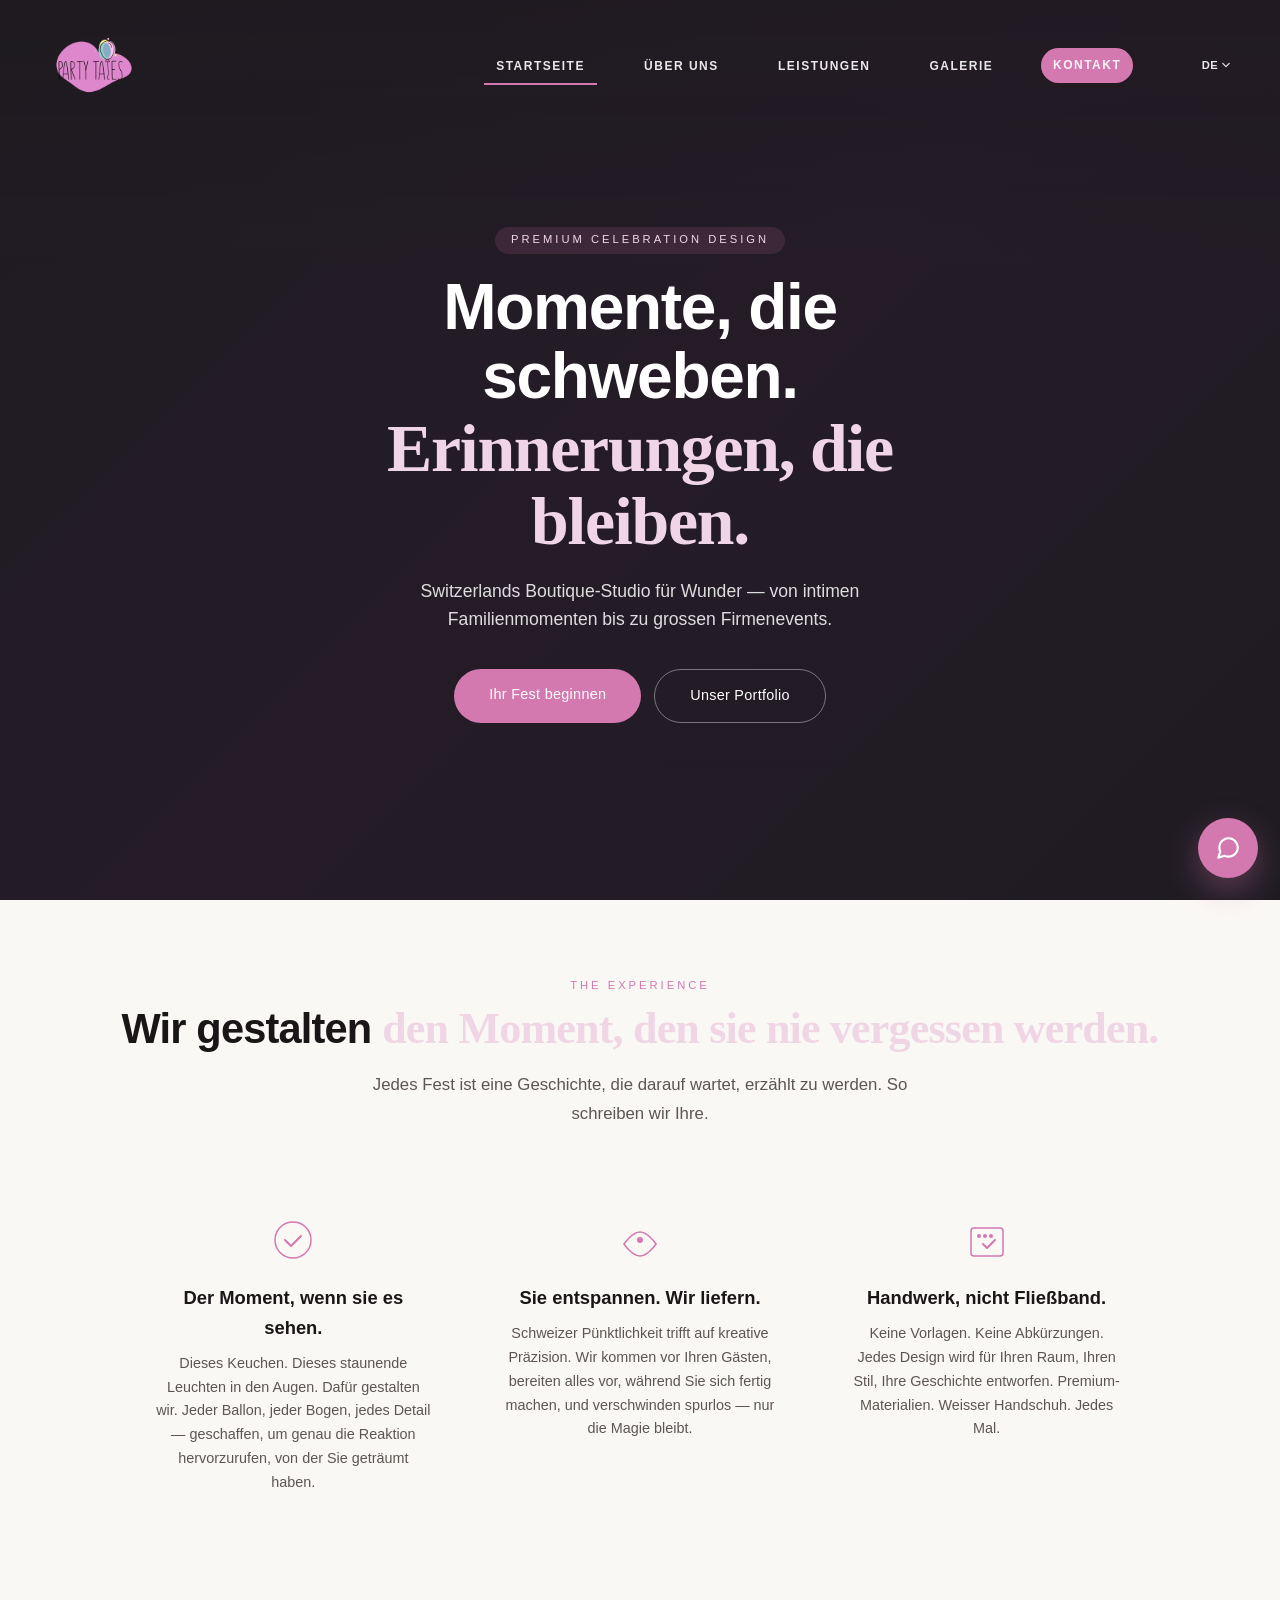
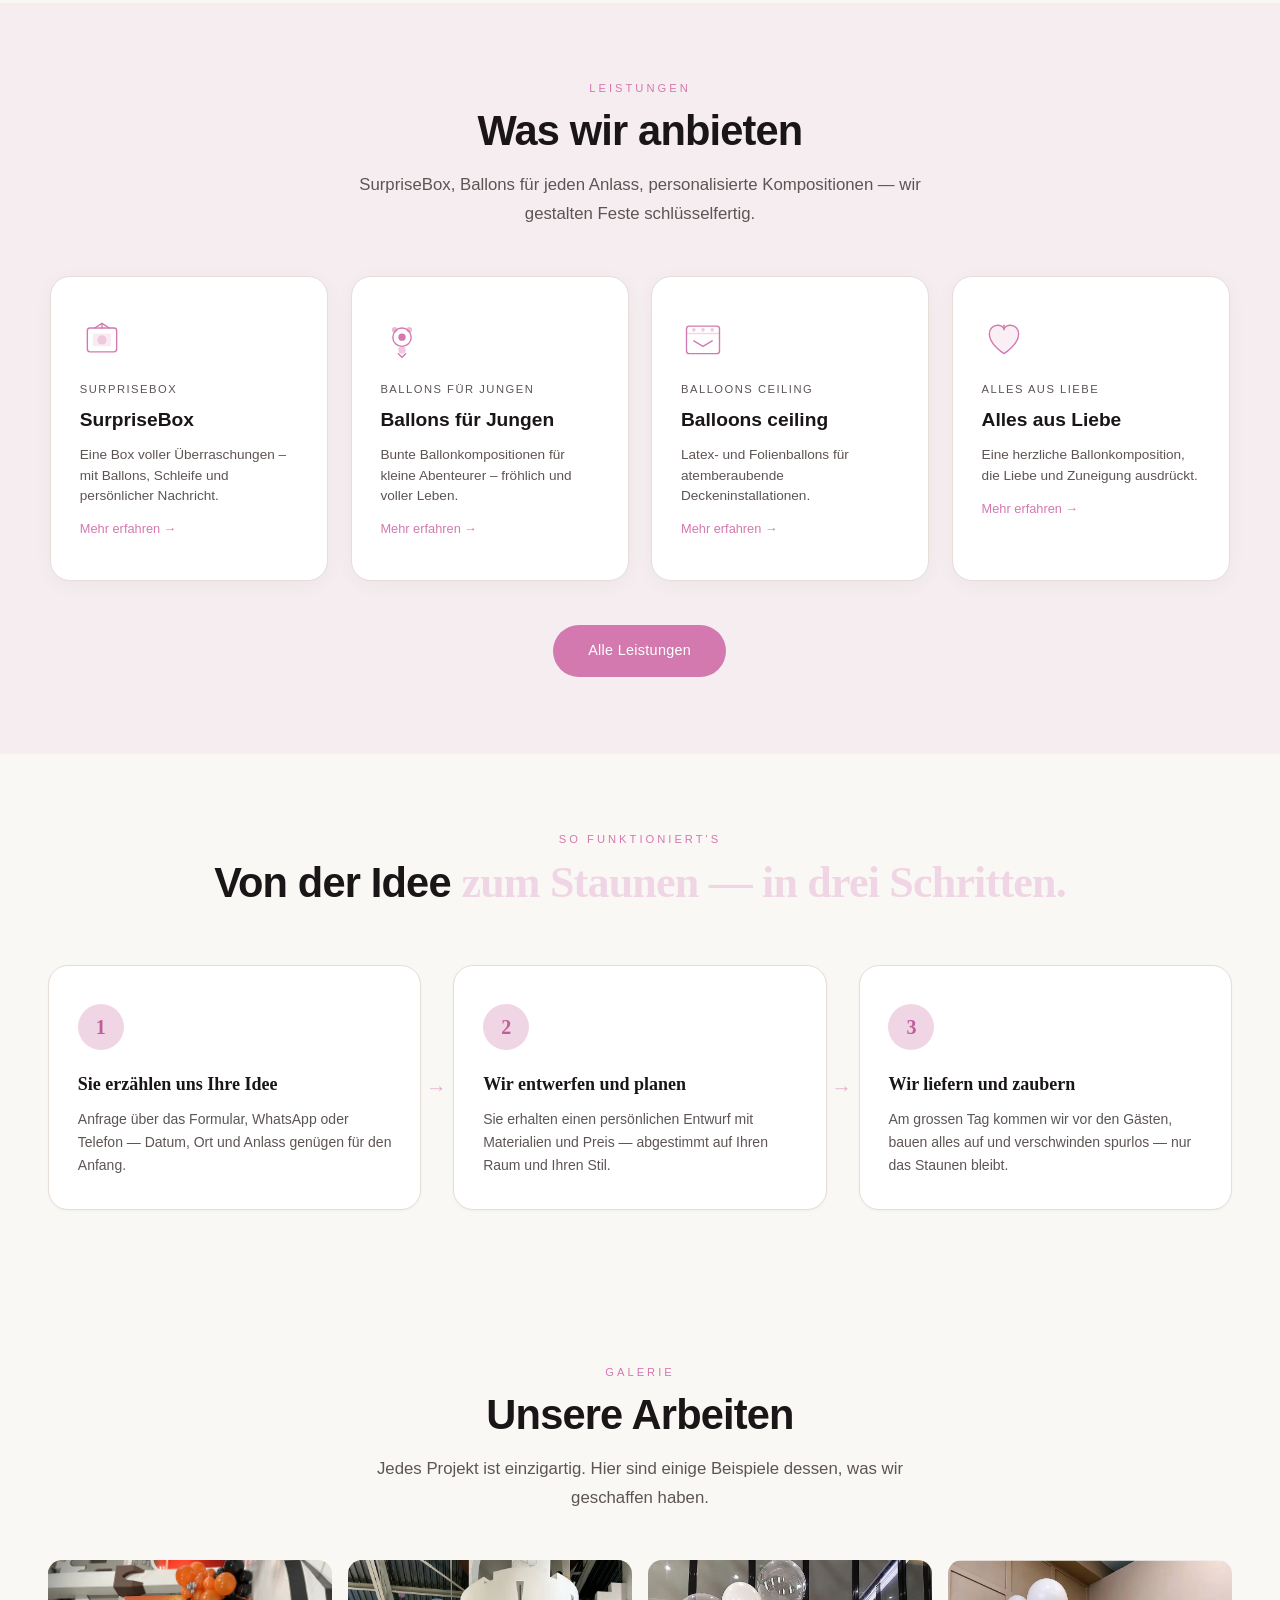
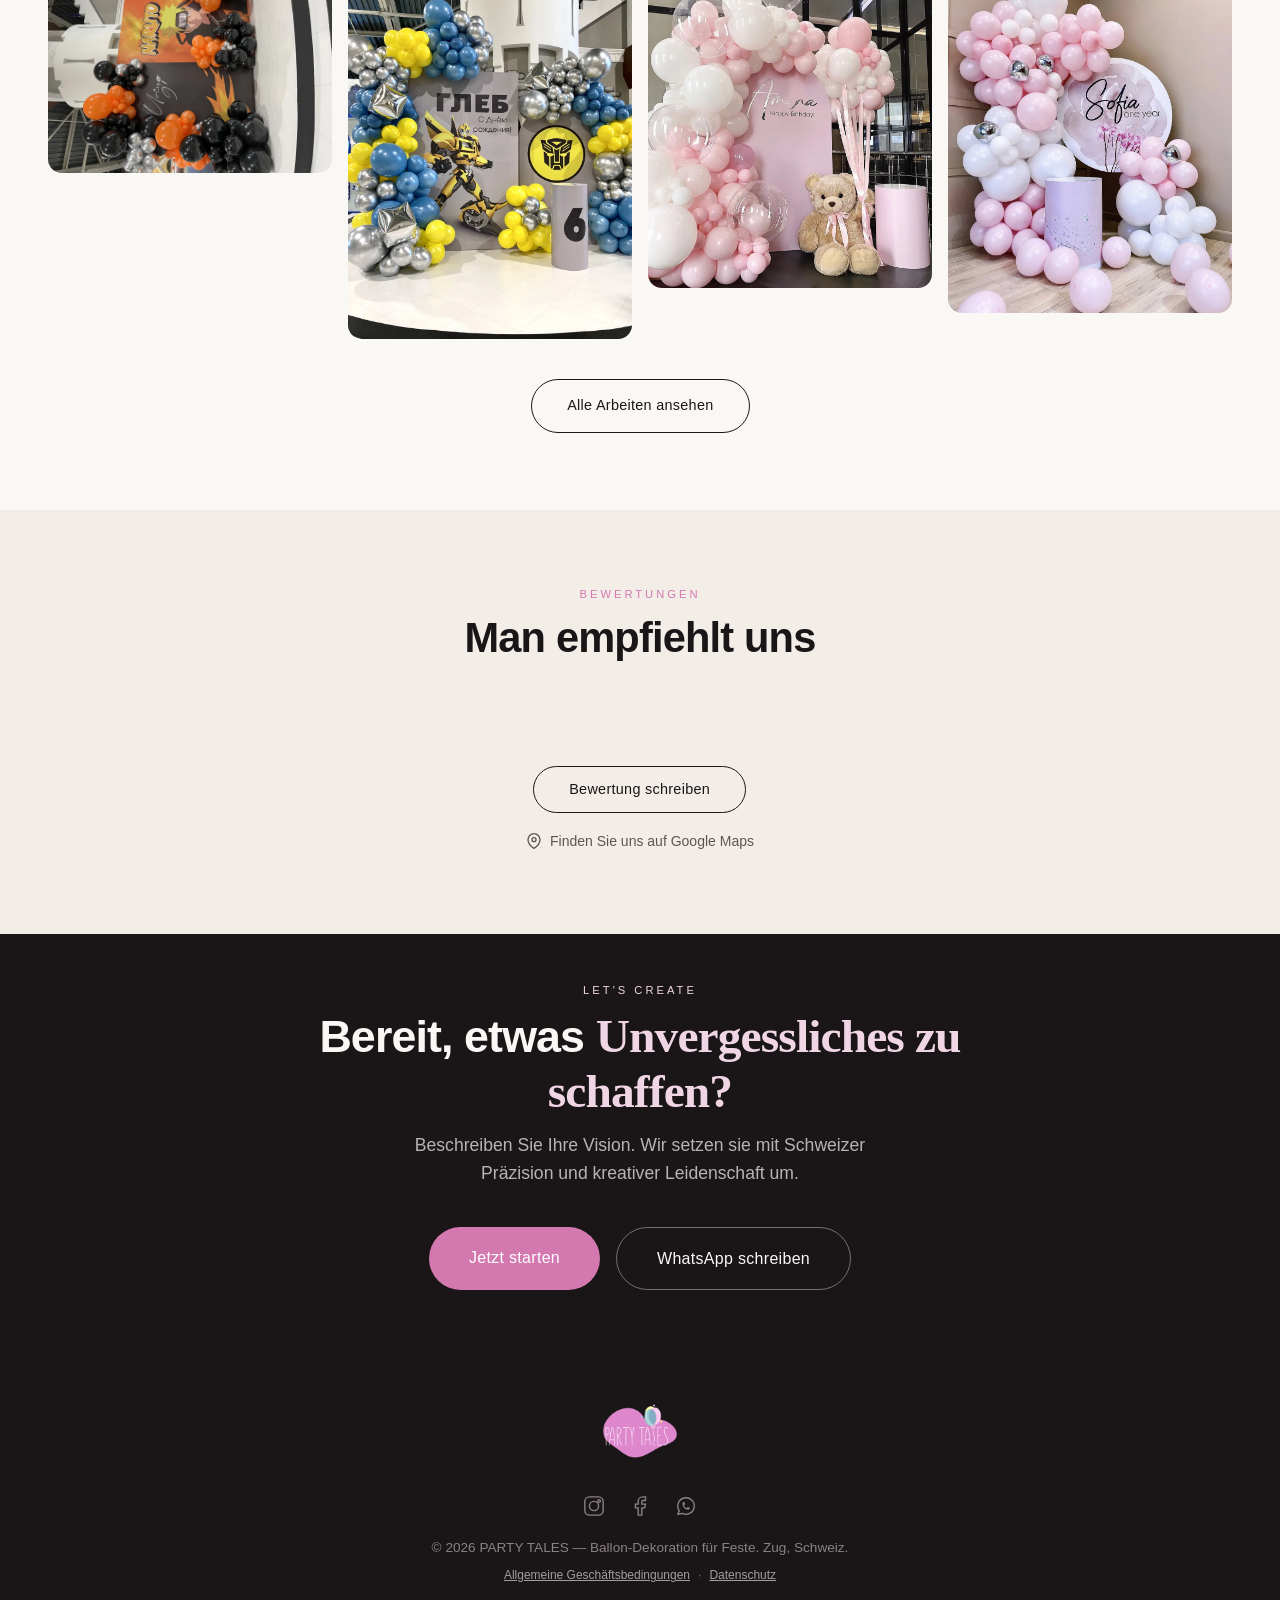
==== commit 365e887e: "Privacy: consent checkbox on request & review forms, Datenschutz page (DE/RU/EN) - Required consent " ====
--- a/index.html
+++ b/index.html
@@ -367,6 +367,14 @@
         <label for="reviewText" data-i18n="index.review.text">Your review</label>
         <textarea id="reviewText" rows="4" required></textarea>
       </div>
+      <div class="form-group form-consent">
+        <label class="consent-check" for="reviewConsent">
+          <input type="checkbox" id="reviewConsent" required aria-describedby="reviewConsentError">
+          <span class="consent-box" aria-hidden="true"></span>
+          <span class="consent-text" data-i18n="index.review.consent">I have read the <a href="privacy.html" target="_blank" rel="noopener">Privacy Policy</a> and agree that my name and review are published on the website.</span>
+        </label>
+        <div class="form-error" id="reviewConsentError" data-i18n="contacts.form.consent.error">Please confirm your consent</div>
+      </div>
       <button type="submit" class="btn btn-primary" data-i18n="index.review.submit">Send review</button>
     </form>
   </div>
@@ -416,7 +424,7 @@
     </a>
   </div>
   <p data-i18n="footer.copyright">&copy; 2026 PARTY TALES &mdash; Ballon-Dekoration für Feste. Zug, Schweiz.</p>
-  <p class="footer-terms"><a href="terms.html" class="footer-terms-link" data-i18n="footer.terms">Allgemeine Geschäftsbedingungen</a></p>
+  <p class="footer-terms"><a href="terms.html" class="footer-terms-link" data-i18n="footer.terms">Allgemeine Geschäftsbedingungen</a><span class="footer-terms-sep" aria-hidden="true">&middot;</span><a href="privacy.html" class="footer-terms-link" data-i18n="footer.privacy">Datenschutz</a></p>
 </footer>
 
 <button class="back-to-top" id="backToTop" aria-label="Nach oben" data-i18n-aria="backToTop.aria">
--- a/css/style.css
+++ b/css/style.css
@@ -1591,6 +1591,39 @@
 }
 .form-error.show { display: block; }
 
+/* ── Consent checkbox (Datenschutz) ── */
+.form-group .consent-check {
+  position: relative;
+  display: flex; align-items: flex-start; gap: .75rem;
+  cursor: pointer;
+  font-size: .82rem; font-weight: 400; line-height: 1.55;
+  text-transform: none; letter-spacing: 0;
+  color: var(--color-text-secondary);
+}
+.consent-check input[type="checkbox"] {
+  position: absolute; top: 1px; left: 0;
+  width: 20px; height: 20px; margin: 0; padding: 0;
+  opacity: 0; cursor: pointer;
+}
+.consent-box {
+  flex: none;
+  width: 20px; height: 20px; margin-top: 1px;
+  border: 1.5px solid var(--color-border);
+  border-radius: 6px;
+  background: var(--color-bg);
+  transition: border-color .2s, background-color .2s, box-shadow .2s;
+  background-repeat: no-repeat; background-position: center; background-size: 12px;
+}
+.consent-check:hover .consent-box { border-color: var(--color-accent); }
+.consent-check input:focus-visible + .consent-box { box-shadow: 0 0 0 3px var(--color-accent-light); border-color: var(--color-accent); }
+.consent-check input:checked + .consent-box {
+  background-color: var(--color-accent); border-color: var(--color-accent);
+  background-image: url("data:image/svg+xml,%3Csvg xmlns='http://www.w3.org/2000/svg' viewBox='0 0 12 10'%3E%3Cpath d='M1 5l3.5 3.5L11 1.5' fill='none' stroke='%23fff' stroke-width='2' stroke-linecap='round' stroke-linejoin='round'/%3E%3C/svg%3E");
+}
+.consent-check input.error + .consent-box { border-color: #e74c3c; }
+.consent-text a { color: var(--color-accent); text-decoration: underline; text-underline-offset: 2px; }
+.consent-text a:hover { color: var(--color-accent-hover); }
+
 /* ── Footer ── */
 footer {
   background: var(--color-bg-dark);
@@ -1628,6 +1661,13 @@
 .footer-terms { margin-top:.5rem; font-size:.75rem; }
 .footer-terms-link { color: rgba(250,248,245,.6); text-decoration: underline; }
 .footer-terms-link:hover { color: var(--color-accent-light); }
+.footer-terms-sep { margin: 0 .5rem; color: rgba(250,248,245,.4); }
+@media (max-width: 600px) {
+  .footer-terms { display: flex; flex-direction: column; align-items: center; gap: .45rem; }
+  .footer-terms-sep { display: none; }
+}
+.terms-content a { color: var(--color-accent); text-decoration: underline; text-underline-offset: 2px; }
+.terms-content strong { font-weight: 500; color: var(--color-text); }
 
 /* ── Nav contact button override ── */
 .nav-contact-btn { padding:.6rem 1.6rem; font-size:.8rem; }
@@ -1752,7 +1792,6 @@
   }
   .nav-links.open { right: 0; }
   .nav-toggle span { background: var(--color-text); }
-  .nav-hero:not(.scrolled) .nav-toggle span { background: #fff; }
   .nav-toggle {
     display: flex;
     z-index: 1001;
@@ -2353,6 +2392,9 @@
 }
 .pt-chat-name:focus { border-color: var(--color-accent); }
 .pt-chat-name[hidden] { display: none; }
+.pt-chat-privacy { margin: 0; font-size: 11px; line-height: 1.4; color: var(--color-text-muted); text-align: center; }
+.pt-chat-privacy a { color: inherit; text-decoration: underline; }
+.pt-chat-privacy a:hover { color: var(--color-accent); }
 .pt-chat-text {
   flex: 1;
   resize: none;
@@ -2506,101 +2548,6 @@
 
 
 
-/* ── Away notice: Natalia's seasonal note (04.07–12.08.2026) ── */
-.away-note {
-  position: fixed;
-  left: 2rem;
-  bottom: 2rem;
-  z-index: 8900; /* under the chat widget (9000), above back-to-top (999) */
-  display: flex;
-  align-items: flex-start;
-  gap: 0.9rem;
-  max-width: 400px;
-  padding: 1.15rem 2.6rem 1.15rem 1.15rem;
-  background: var(--color-card);
-  border: 1px solid var(--color-border);
-  border-radius: var(--radius-lg);
-  box-shadow: var(--shadow-md);
-  opacity: 0;
-  transform: translateY(16px);
-  transition: opacity .6s var(--ease-out-expo), transform .6s var(--ease-out-expo);
-  pointer-events: none;
-}
-.away-note.is-in { opacity: 1; transform: translateY(0); pointer-events: auto; }
-.away-note-ava {
-  position: relative;
-  width: 52px; height: 52px;
-  border-radius: 50%;
-  overflow: hidden;
-  flex: none;
-  border: 2px solid var(--color-accent-light);
-}
-/* The source photo is full-height — zoom the circle in on Natalia's face */
-.away-note-ava img {
-  position: absolute;
-  width: 400%;
-  max-width: none;
-  left: -140%;
-  top: -126%;
-}
-.away-note-label {
-  font-size: var(--text-xs);
-  font-weight: 600;
-  text-transform: uppercase;
-  letter-spacing: .12em;
-  color: var(--color-accent);
-  margin-bottom: .35rem;
-}
-.away-note-text {
-  margin: 0 0 .5rem;
-  font-size: var(--text-sm);
-  line-height: 1.55;
-  color: var(--color-text-secondary);
-}
-.away-note-cta {
-  font-size: var(--text-sm);
-  font-weight: 600;
-  color: var(--color-accent);
-  text-decoration: none;
-}
-.away-note-cta:hover { color: var(--color-accent-hover); }
-.away-note-close {
-  position: absolute;
-  top: .55rem; right: .55rem;
-  width: 30px; height: 30px;
-  display: flex; align-items: center; justify-content: center;
-  border: none;
-  border-radius: 50%;
-  background: transparent;
-  color: var(--color-text-muted);
-  cursor: pointer;
-  transition: background .2s, color .2s;
-}
-.away-note-close:hover { background: var(--color-bg-alt); color: var(--color-text); }
-.away-note-close svg { width: 14px; height: 14px; }
-/* Keep back-to-top clear of the note (desktop shares the bottom-left corner) */
-body.has-away-note .back-to-top { bottom: calc(2rem + var(--away-note-h, 0px) + .75rem); }
-@media (max-width: 767px) {
-  /* Sits above the chat bubble zone (fab: 60px at bottom/right 14px), full width */
-  .away-note { left: 14px; right: 14px; bottom: 86px; max-width: none; padding: 1rem 2.4rem 1rem 1rem; }
-  .away-note-ava { width: 44px; height: 44px; }
-  /* On phones back-to-top (48px at bottom 1rem) fits under the note — no shift */
-  body.has-away-note .back-to-top { bottom: 1rem; }
-}
-@media (prefers-reduced-motion: reduce) {
-  .away-note { transition: opacity .2s ease; transform: none; }
-}
-/* Away-period note above the contact form fields (also 04.07–12.08.2026) */
-.away-form-note {
-  margin: 0 0 1.5rem;
-  padding: .85rem 1.1rem;
-  font-size: var(--text-sm);
-  line-height: 1.55;
-  color: var(--color-text);
-  background: var(--color-accent-light);
-  border-radius: var(--radius-md);
-}
-
 /* ── FAQ (contacts) ── */
 .faq-list {
   max-width: 720px;
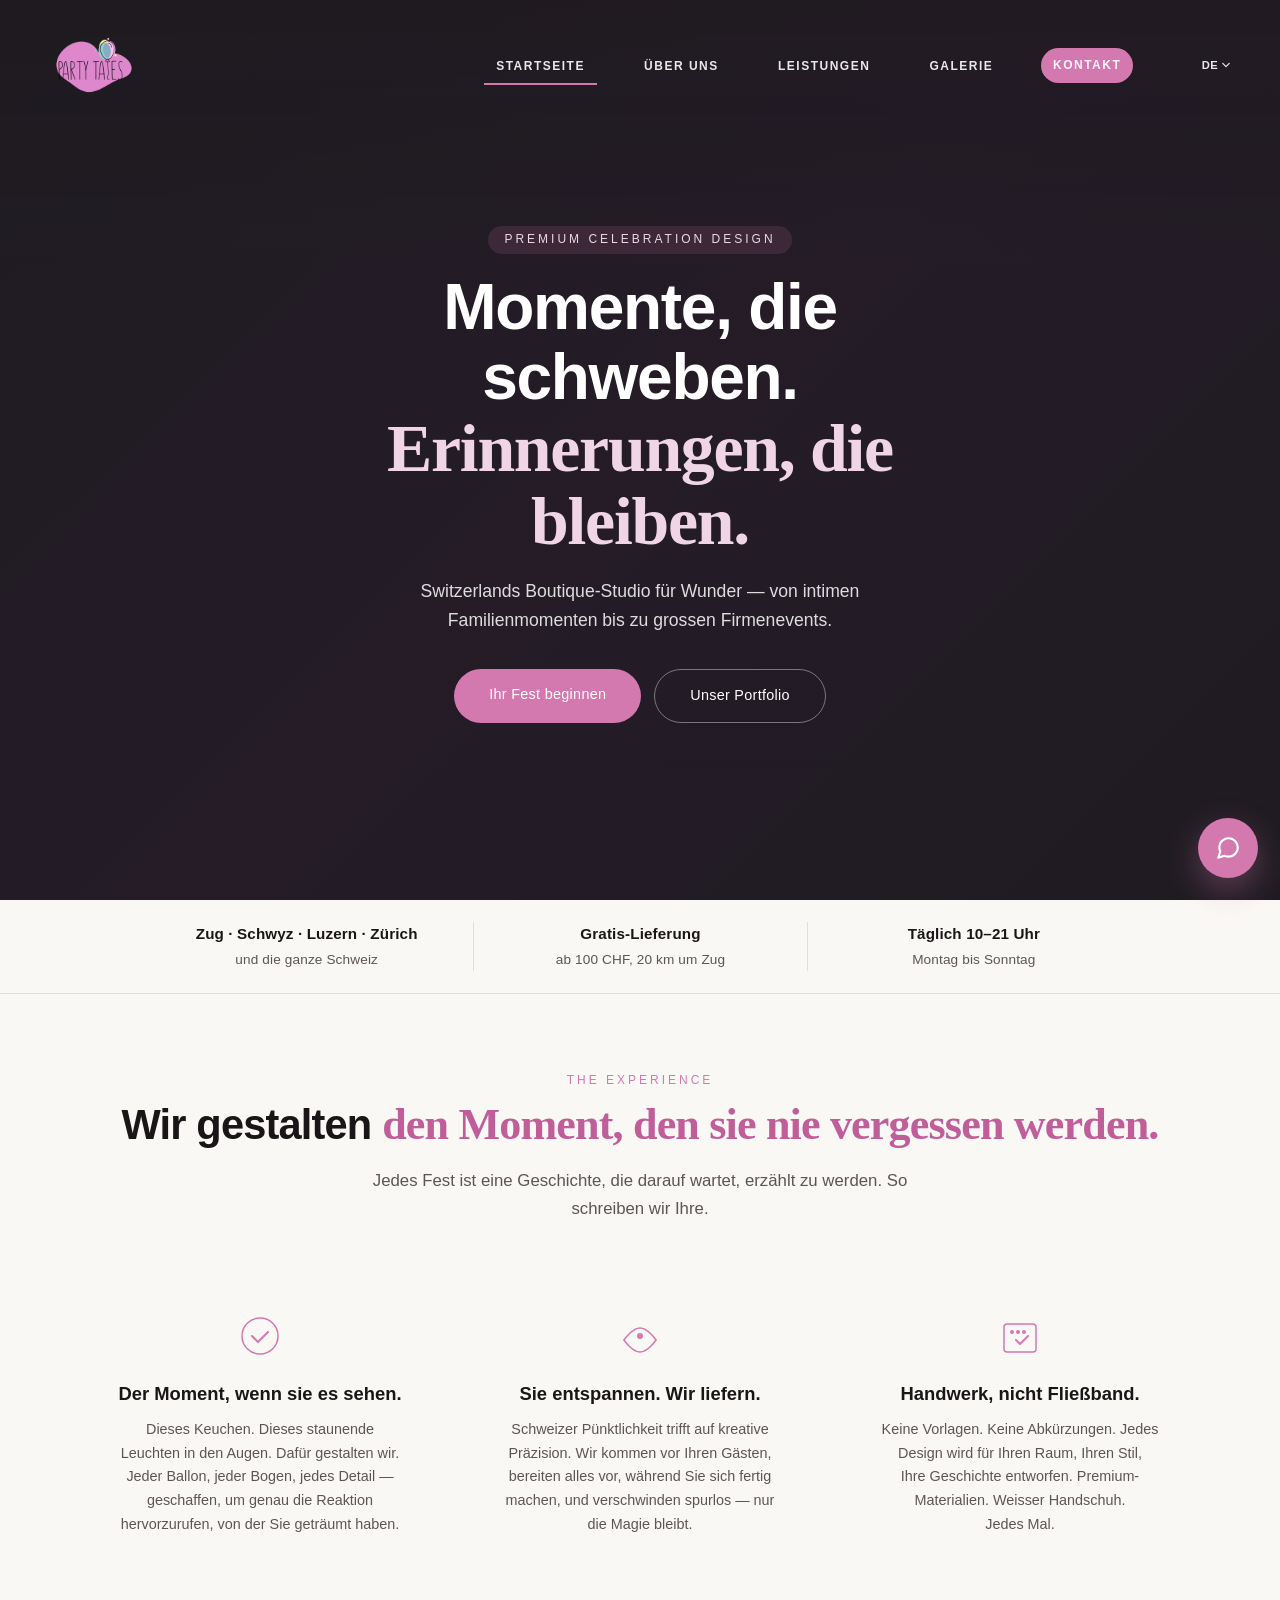
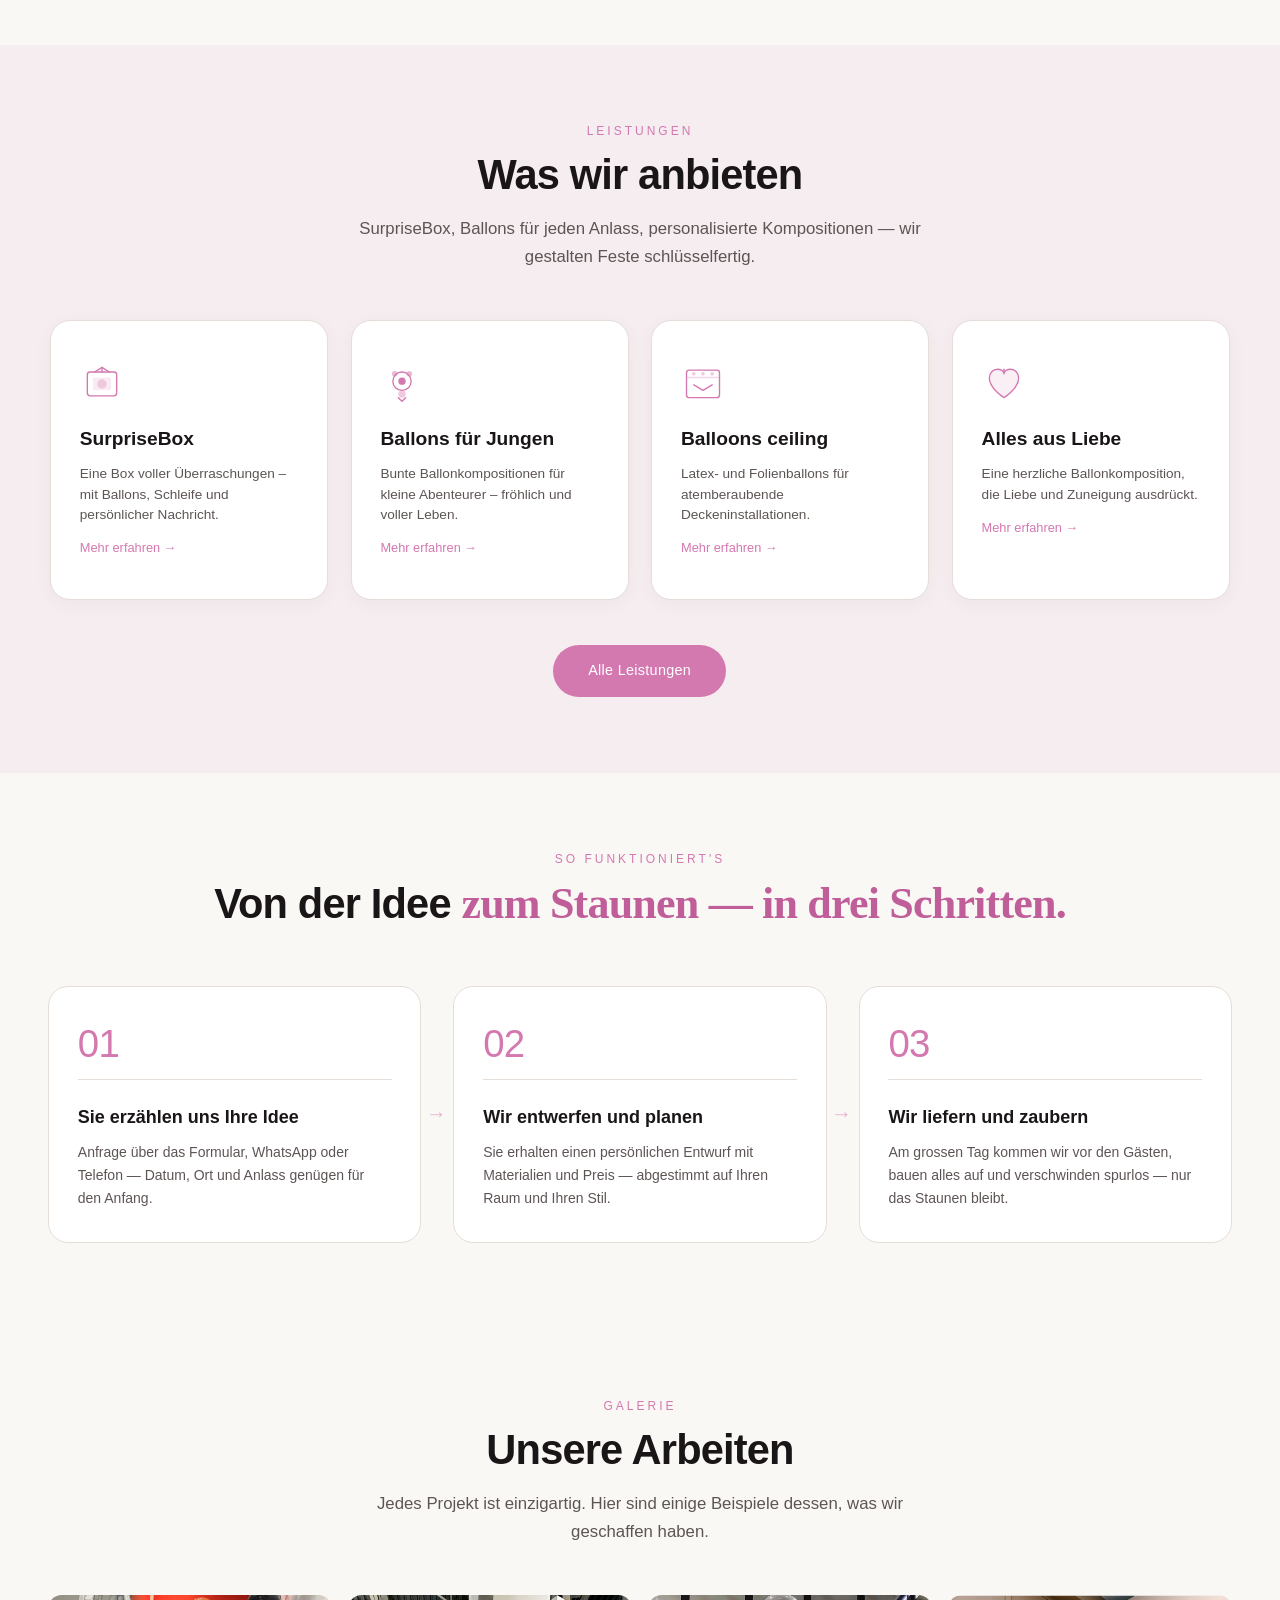
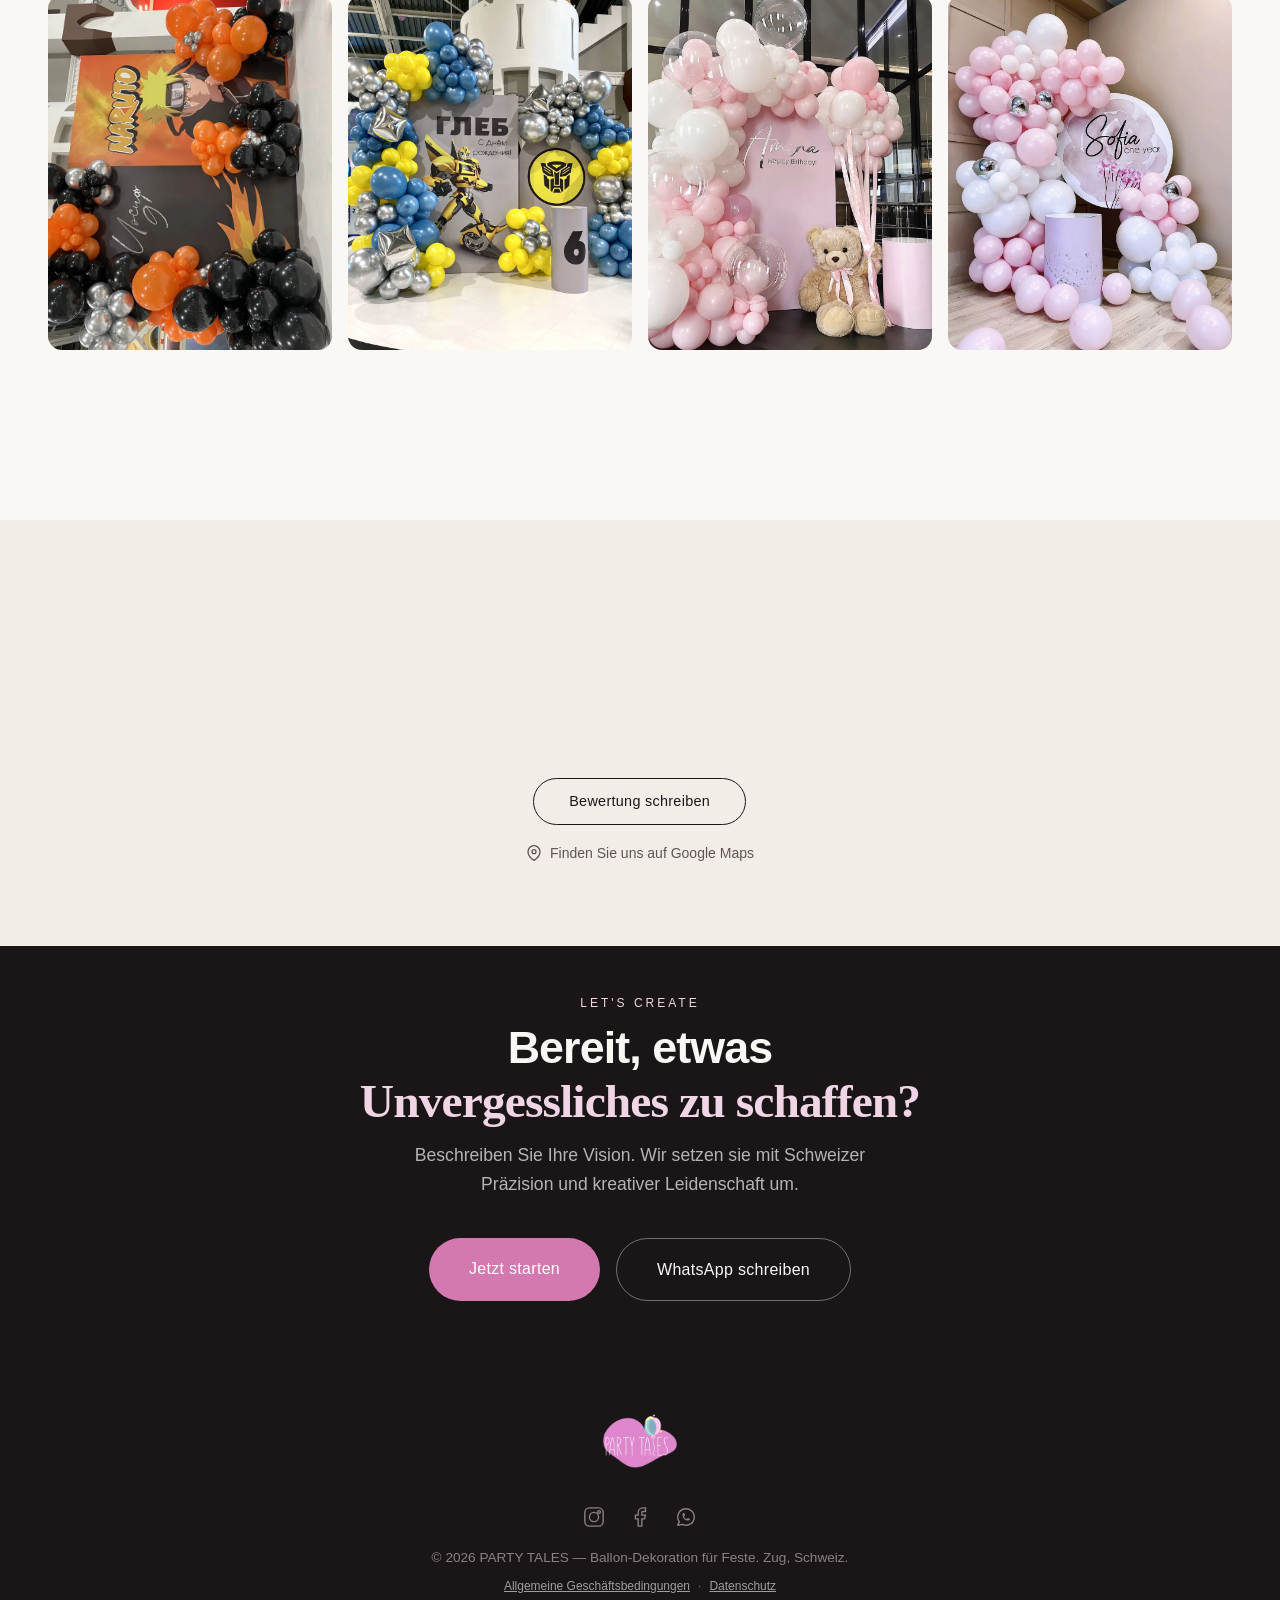
==== commit 5fa3da89: "Design audit fixes: readable accent words, one type system, even grids - Accent words on light secti" ====
--- a/index.html
+++ b/index.html
@@ -120,6 +120,14 @@
   </div>
 </section>
 
+<div class="facts-strip">
+  <ul>
+    <li><strong data-i18n="index.facts.area.title">Zug · Schwyz · Luzern · Zürich</strong><span data-i18n="index.facts.area.desc">und die ganze Schweiz</span></li>
+    <li><strong data-i18n="index.facts.delivery.title">Gratis-Lieferung</strong><span data-i18n="index.facts.delivery.desc">ab 100 CHF, 20 km um Zug</span></li>
+    <li><strong data-i18n="index.facts.hours.title">Täglich 10–21 Uhr</strong><span data-i18n="index.facts.hours.desc">Montag bis Sonntag</span></li>
+  </ul>
+</div>
+
 <section id="experience">
   <div class="container text-center">
     <div class="section-label reveal" data-i18n="index.experience.label">The experience</div>
@@ -248,17 +256,17 @@
     <h2 class="section-title reveal" data-i18n="index.how.title">Von der Idee <span class="hero-emphasis">zum Staunen &mdash; in drei Schritten.</span></h2>
     <div class="how-grid">
       <div class="how-step reveal">
-        <span class="how-step-num" aria-hidden="true">1</span>
+        <span class="how-step-num" aria-hidden="true">01</span>
         <h3 data-i18n="index.how.step1.title">Sie erzählen uns Ihre Idee</h3>
         <p data-i18n="index.how.step1.desc">Anfrage über das Formular, WhatsApp oder Telefon &mdash; Datum, Ort und Anlass genügen für den Anfang.</p>
       </div>
       <div class="how-step reveal">
-        <span class="how-step-num" aria-hidden="true">2</span>
+        <span class="how-step-num" aria-hidden="true">02</span>
         <h3 data-i18n="index.how.step2.title">Wir entwerfen und planen</h3>
         <p data-i18n="index.how.step2.desc">Sie erhalten einen persönlichen Entwurf mit Materialien und Preis &mdash; abgestimmt auf Ihren Raum und Ihren Stil.</p>
       </div>
       <div class="how-step reveal">
-        <span class="how-step-num" aria-hidden="true">3</span>
+        <span class="how-step-num" aria-hidden="true">03</span>
         <h3 data-i18n="index.how.step3.title">Wir liefern und zaubern</h3>
         <p data-i18n="index.how.step3.desc">Am grossen Tag kommen wir vor den Gästen, bauen alles auf und verschwinden spurlos &mdash; nur das Staunen bleibt.</p>
       </div>
--- a/css/style.css
+++ b/css/style.css
@@ -15,7 +15,7 @@
   --color-success: #4A9D7A;
 
   --font-sans: 'Instrument Sans', -apple-system, BlinkMacSystemFont, 'Segoe UI', Roboto, 'Helvetica Neue', Arial, sans-serif;
-  --font-serif: Georgia, 'Times New Roman', serif;
+  --font-serif: 'Playfair Display', Georgia, 'Times New Roman', serif;
   /* Elegant display serif for accent words & quotes (wide, refined, has Cyrillic) */
   --font-display: 'Playfair Display', Georgia, 'Times New Roman', serif;
 
@@ -118,7 +118,7 @@
   position: relative;
   overflow-x: clip;
 }
-h1, h2, h3, h4 { font-family: var(--font-serif); font-weight: 600; }
+h1, h2, h3, h4 { font-family: var(--font-sans); font-weight: 600; letter-spacing: -0.01em; }
 img { max-width: 100%; display: block; }
 a { text-decoration: none; color: inherit; }
 
@@ -849,7 +849,7 @@
   color: var(--color-accent);
 }
 .service-price {
-  font-family: Georgia, 'Times New Roman', serif;
+  font-family: var(--font-display);
   font-size: clamp(1.1rem, 2.5vw, 1.4rem);
   color: var(--color-accent);
   font-weight: 700;
@@ -940,7 +940,7 @@
 }
 .service-image-price {
   display: inline-block;
-  font-family: Georgia, 'Times New Roman', serif;
+  font-family: var(--font-display);
   font-size: 1rem;
   color: var(--color-accent);
   font-weight: 600;
@@ -2839,3 +2839,148 @@
 .dp-day.is-today { box-shadow: inset 0 0 0 1.5px var(--color-accent); }
 .dp-day.is-selected { background: var(--color-accent); color: #fff; }
 .dp-day.is-selected:hover:not(:disabled) { background: var(--color-accent-hover); }
+
+/* ═══════════════════════════════════════════════════════════════
+   Design polish · October 2026
+   Fixes from the design audit: contrast, one type system, even grids.
+   ═══════════════════════════════════════════════════════════════ */
+
+/* Accent words: light pink was made for the dark hero — on light
+   sections it nearly vanished. Darker pink everywhere, light only on dark. */
+.hero-emphasis { color: var(--color-accent-hover); }
+.hero .hero-emphasis,
+#cta-final .hero-emphasis { color: var(--color-accent-light); }
+
+/* Calmer line breaks: no lone words, balanced headings */
+h1, h2, h3, .section-title { text-wrap: balance; }
+p, .section-desc { text-wrap: pretty; }
+
+/* Small caps labels — readable minimum 12px */
+.section-label, .page-hero-eyebrow, .hero-eyebrow { font-size: .75rem; }
+
+/* Home · experience: headings and texts start on the same line in every column */
+.experience-grid { grid-template-rows: auto auto auto; row-gap: 0; }
+.experience-item { display: grid; grid-row: span 3; grid-template-rows: subgrid; row-gap: 0; }
+.experience-item h3 { align-self: end; }
+
+/* Home · services preview: the small caption repeated the title */
+.service-preview-tag { display: none; }
+
+/* Home · steps: quiet numerals instead of pink circles */
+.how-step-num {
+  width: auto; height: auto;
+  background: none;
+  border-radius: 0;
+  justify-content: flex-start;
+  font-size: 2.4rem;
+  font-weight: 500;
+  line-height: 1;
+  color: var(--color-accent);
+  margin-bottom: 1.4rem;
+  padding-bottom: 1rem;
+  border-bottom: 1px solid var(--color-border);
+  width: 100%;
+}
+.how-step { box-shadow: none; }
+
+/* Home · gallery preview: even grid instead of uneven masonry */
+#gallery .gallery-grid {
+  column-count: auto;
+  display: grid;
+  grid-template-columns: repeat(4, 1fr);
+  gap: 1rem;
+}
+#gallery .gallery-item { margin: 0; aspect-ratio: 4 / 5; }
+#gallery .gallery-item picture,
+#gallery .gallery-item img { width: 100%; height: 100%; object-fit: cover; }
+@media (max-width: 1023px) {
+  #gallery .gallery-grid { grid-template-columns: repeat(3, 1fr); gap: .8rem; }
+}
+@media (max-width: 767px) {
+  #gallery .gallery-grid { grid-template-columns: repeat(2, 1fr); gap: .6rem; }
+}
+
+/* Coverage strip under the home hero (new) */
+.facts-strip {
+  border-bottom: 1px solid var(--color-border);
+  padding: 1.4rem clamp(1.5rem, 4vw, 3rem);
+}
+.facts-strip ul {
+  list-style: none;
+  max-width: 1000px;
+  margin: 0 auto;
+  display: grid;
+  grid-template-columns: repeat(3, 1fr);
+}
+.facts-strip li {
+  text-align: center;
+  font-size: .85rem;
+  color: var(--color-text-secondary);
+  letter-spacing: .01em;
+}
+.facts-strip li + li { border-left: 1px solid var(--color-border); }
+.facts-strip strong { display: block; color: var(--color-text); font-weight: 600; font-size: .95rem; margin-bottom: .15rem; }
+@media (max-width: 767px) {
+  .facts-strip { padding: 1rem; }
+  .facts-strip li { font-size: .75rem; padding: 0 .4rem; }
+  .facts-strip strong { font-size: .85rem; }
+}
+
+/* Services · 9 cards: centred rows (no orphan card stuck on the left),
+   titles aligned at the top, buttons aligned at the bottom */
+.services-grid-squares {
+  display: flex;
+  flex-wrap: wrap;
+  justify-content: center;
+  gap: 1.5rem;
+}
+.services-grid-squares > * { flex: 0 0 calc((100% - 3 * 1.5rem) / 4); min-width: 0; }
+.service-card-front { flex: none; justify-content: flex-start; }
+.service-card-back { flex: 1; }
+.service-card-back .btn { margin-top: auto; }
+@media (max-width: 1023px) {
+  .services-grid-squares { gap: 1rem; }
+  .services-grid-squares > * { flex-basis: calc((100% - 1rem) / 2); }
+}
+
+/* About · principles: line icons in the same style as the rest of the site */
+.value-icon svg { width: 100%; height: 100%; }
+.value-card h3 { font-size: 1.05rem; }
+
+/* Contacts · social icons were centred by a later rule under a left label */
+.social-links.social-links--start { justify-content: flex-start; margin: 0; }
+
+/* Contacts · event type select looks like the other fields */
+.contact-form select:not(.phone-row select) {
+  appearance: none;
+  -webkit-appearance: none;
+  padding-right: 2.6rem;
+  cursor: pointer;
+  background-image: url("data:image/svg+xml,%3Csvg xmlns='http://www.w3.org/2000/svg' width='12' height='8' viewBox='0 0 12 8'%3E%3Cpath fill='%23999' d='M1.41.59 6 5.17 10.59.59 12 2 6 8 0 2z'/%3E%3C/svg%3E");
+  background-repeat: no-repeat;
+  background-position: right 1.2rem center;
+  background-size: 10px;
+}
+
+/* Touch targets on phones */
+@media (max-width: 767px) {
+  .filter-btn { font-size: .8rem; padding: .55rem 1rem; min-height: 40px; }
+  .gallery-filters { gap: .4rem; }
+  .footer-terms-link { display: inline-block; padding: .5rem .25rem; }
+  .testimonials-google { padding: .6rem 0; }
+  .gallery-item-label, .gallery-overlay-label { font-size: .75rem; }
+  .service-preview-cta { font-size: .75rem; }
+}
+.how-step-num { font-family: var(--font-sans); font-weight: 300; letter-spacing: -0.02em; font-variant-numeric: lining-nums tabular-nums; }
+.experience-grid { max-width: 1100px; }
+.experience-item { padding-left: .5rem; padding-right: .5rem; }
+h3, h4 { letter-spacing: 0; }
+body { font-variant-numeric: lining-nums; }
+@media (max-width: 767px) {
+  .facts-strip { padding: .4rem 1.25rem; }
+  .facts-strip ul { grid-template-columns: 1fr; }
+  .facts-strip li { display: flex; justify-content: space-between; align-items: baseline; gap: 1rem; padding: .7rem 0; text-align: left; }
+  .facts-strip li + li { border-left: 0; border-top: 1px solid var(--color-border); }
+  .facts-strip strong { margin: 0; }
+  .facts-strip span { text-align: right; }
+}
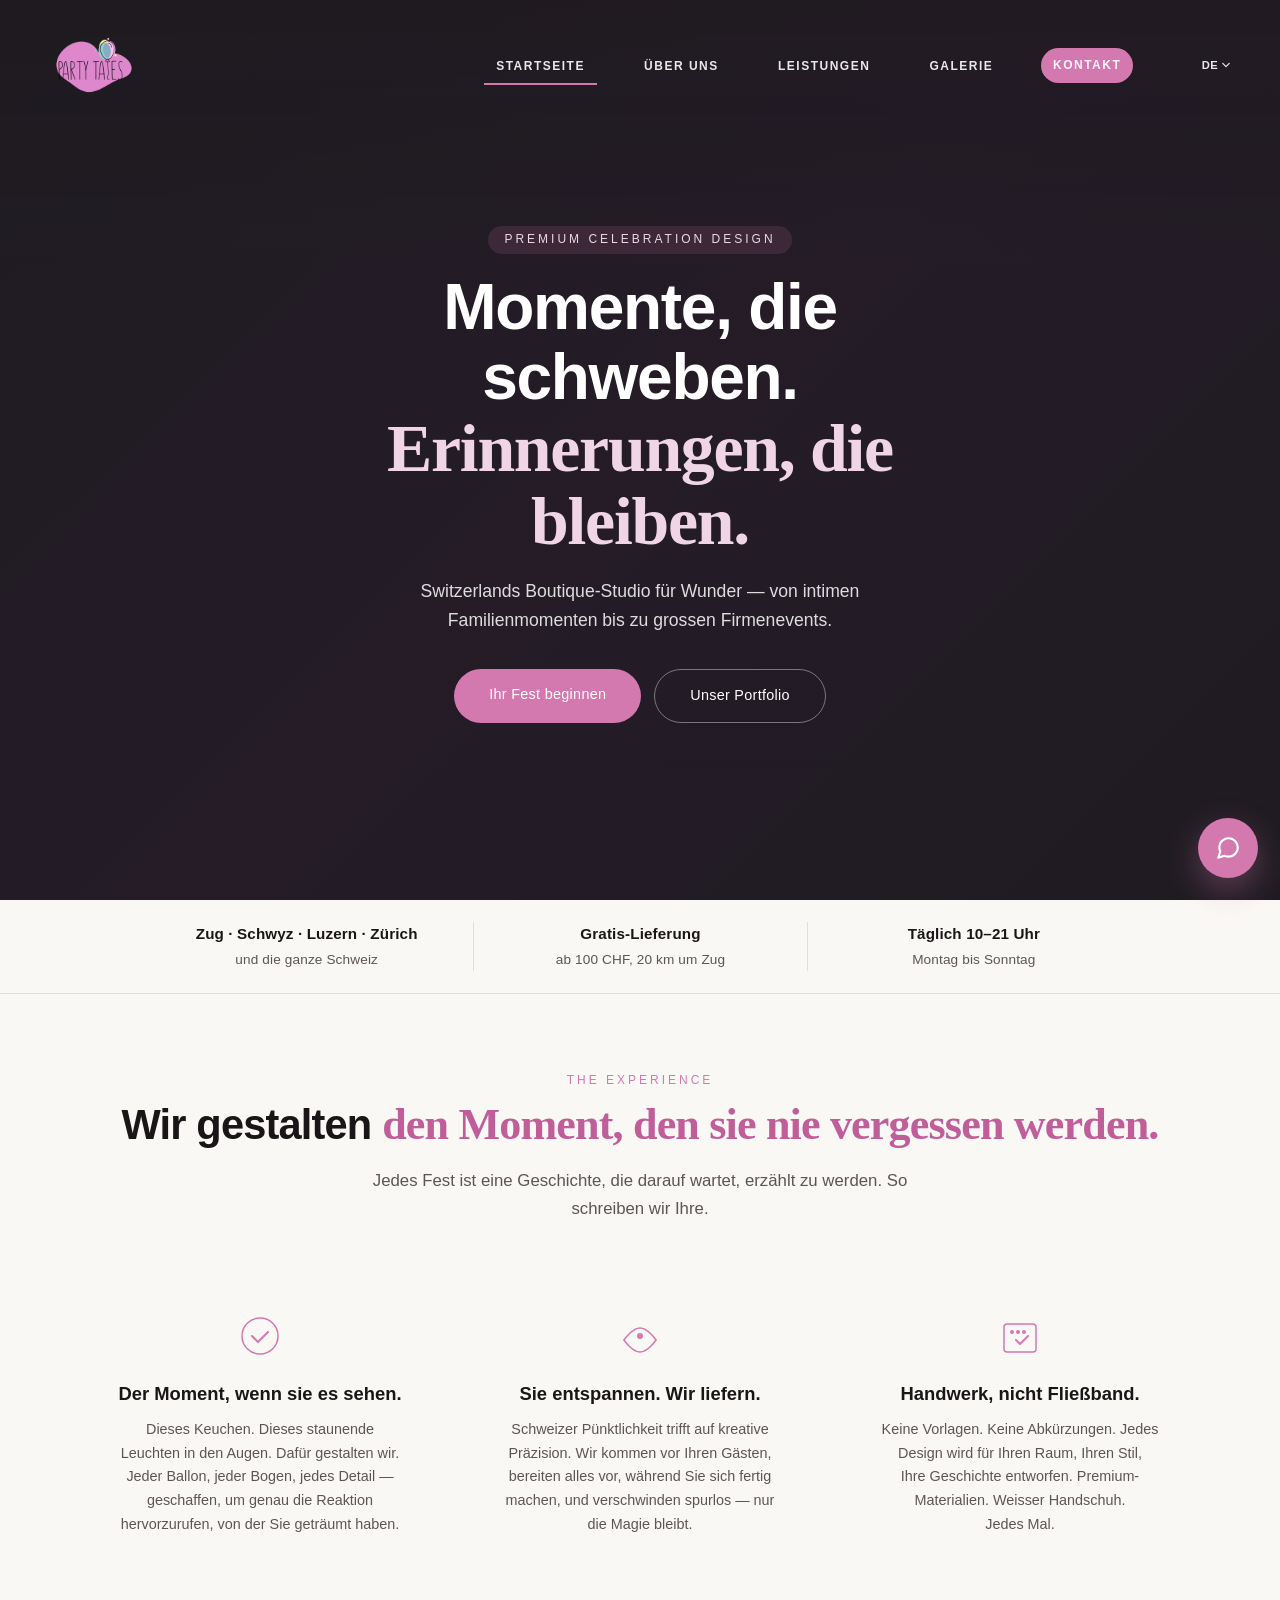
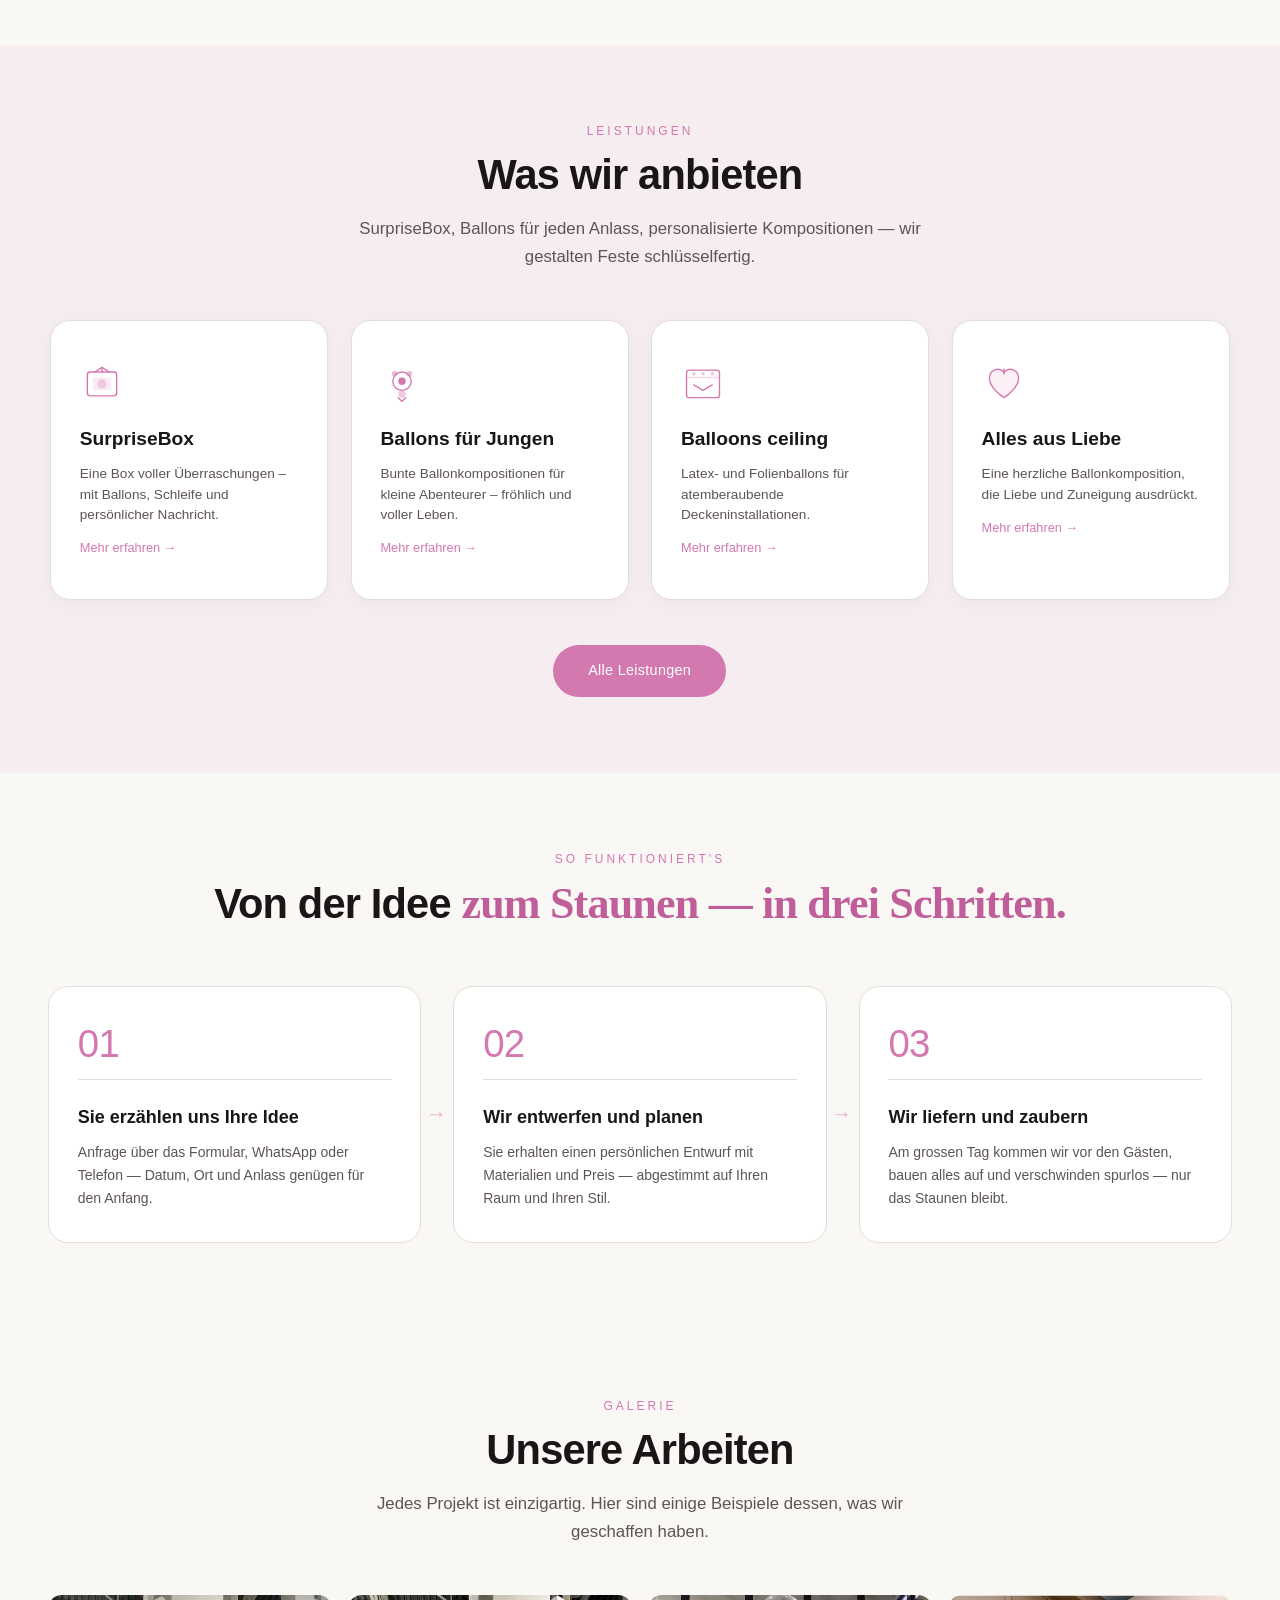
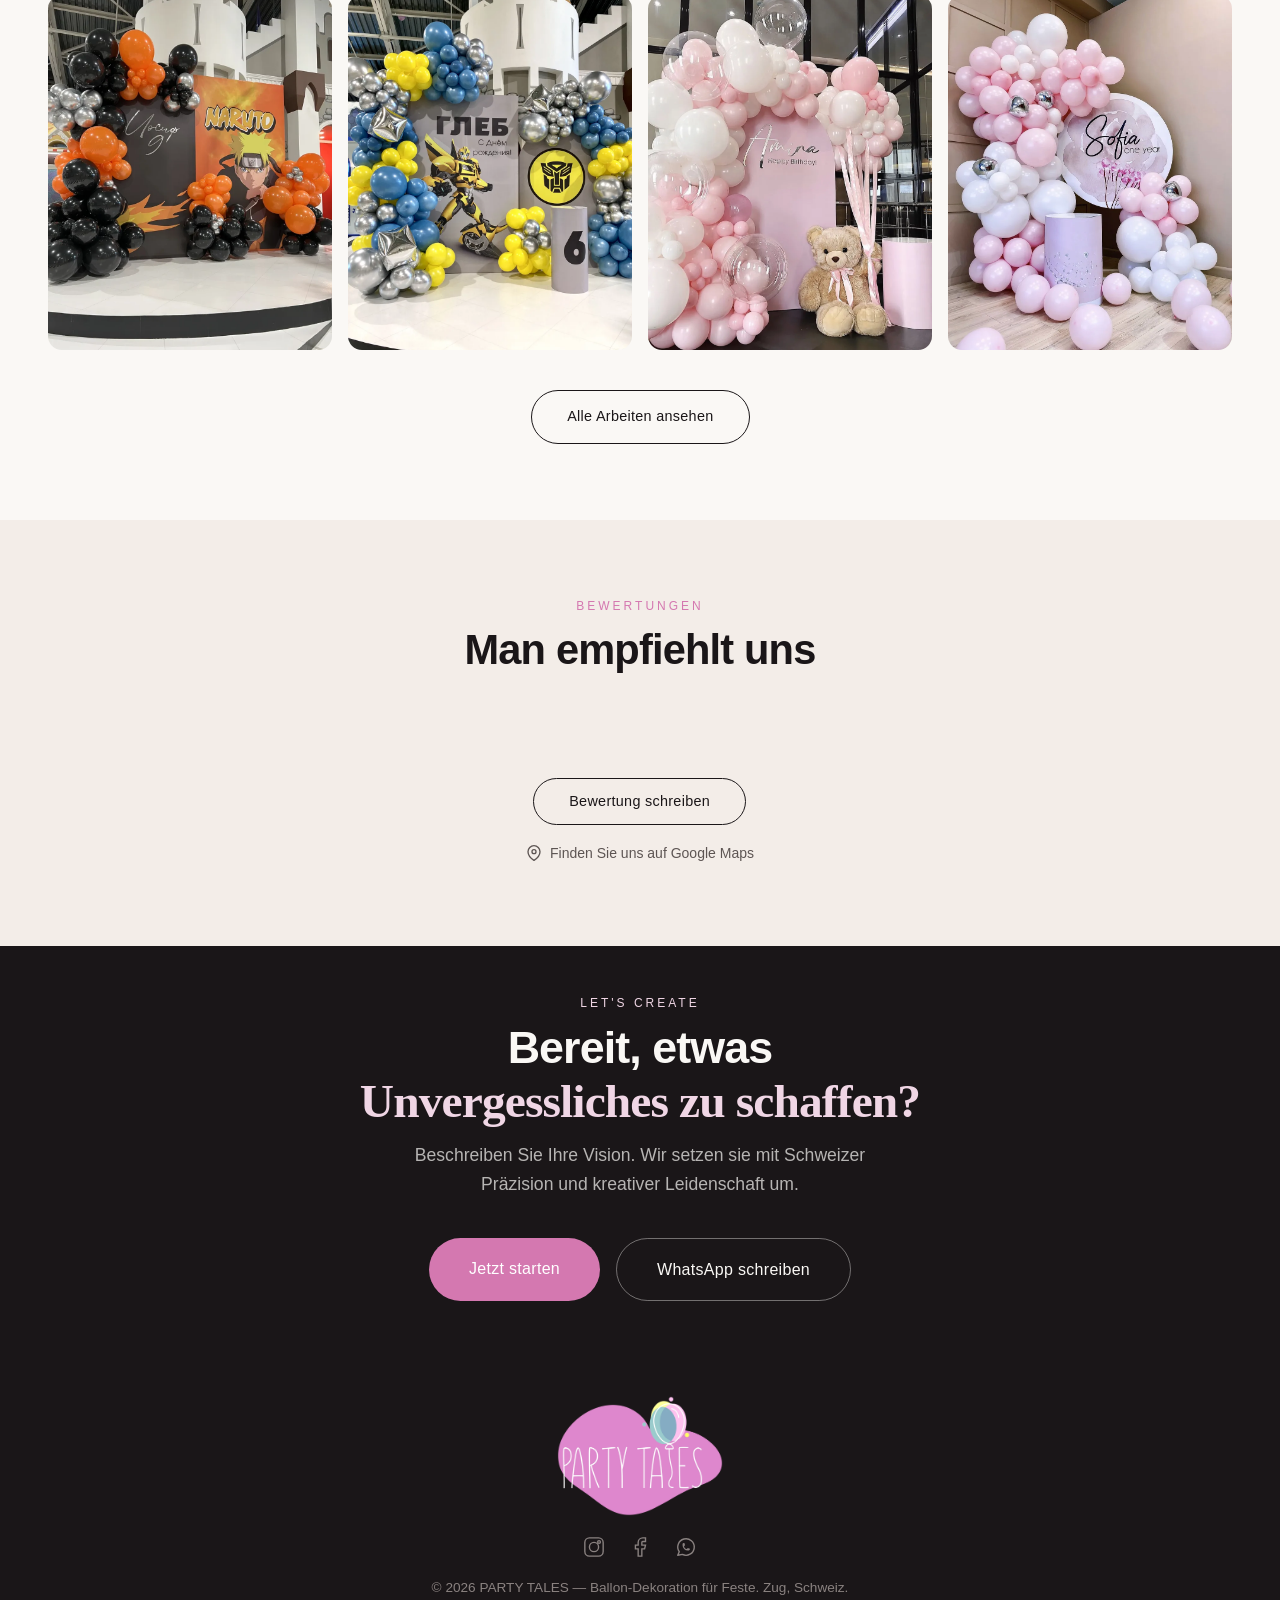
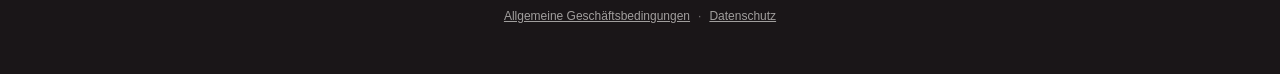
==== commit d6cbc2df: "Client updates (Nov 2026): prices section, gallery by service, About texts - Services: price list se" ====
--- a/index.html
+++ b/index.html
@@ -281,7 +281,7 @@
     <p class="section-desc mx-auto reveal" data-i18n="index.gallery.desc" style="margin-bottom:2.5rem">Every project tells a different story. Here are a few of our favourites — from intimate family celebrations to large-scale corporate events.</p>
     <div class="gallery-grid">
       <div class="gallery-item reveal gallery-item-featured" style="--i:0">
-        <img src="images/gallery/IMG_0312.webp" alt="Fotowand" loading="lazy" width="800" height="600" data-i18n-aria="index.gallery.label1">
+        <img src="images/gallery/IMG_0312.webp" alt="Fotowand" loading="lazy" width="900" height="1200" data-i18n-aria="index.gallery.label1">
         <div class="gallery-item-overlay">
           <span class="gallery-item-label" data-i18n="index.gallery.label1">Photo backdrop</span>
           <span class="gallery-item-arrow">
@@ -410,7 +410,7 @@
 </div>
 </main>
 <footer>
-  <a href="index.html" class="logo"><img src="images/logo-dark.webp" alt="PARTY TALES"></a>
+  <a href="index.html" class="logo"><img src="images/logo-footer.webp" alt="PARTY TALES" width="828" height="598"></a>
   <div class="social-links">
     <a href="https://www.instagram.com/partytales.ch/" target="_blank" rel="noopener" aria-label="Instagram">
       <svg viewBox="0 0 24 24" fill="none" stroke="currentColor" stroke-width="1.5">
--- a/css/style.css
+++ b/css/style.css
@@ -2984,3 +2984,70 @@
   .facts-strip strong { margin: 0; }
   .facts-strip span { text-align: right; }
 }
+
+/* ===== Client update · November 2026 ===== */
+/* Footer logo: cropped file (no transparent padding), larger */
+footer .logo img { height: 120px; width: auto; }
+@media (max-width: 767px) { footer .logo img { height: 96px; } }
+@media (max-width: 374px) { footer .logo img { height: 84px; } }
+
+/* Service card → gallery with filter */
+.service-gallery-link {
+  align-self: center;
+  font-size: .8rem;
+  color: var(--color-accent-hover);
+  text-decoration: none;
+  border-bottom: 1px solid transparent;
+  padding: .2rem 0;
+  transition: border-color .2s, color .2s;
+}
+.service-gallery-link:hover { color: var(--color-text); border-bottom-color: currentColor; }
+.service-card-back .btn { margin-top: auto; }
+
+/* Prices */
+.prices-section { background: var(--color-bg-alt); }
+.price-grid {
+  display: grid;
+  grid-template-columns: repeat(3, minmax(0, 1fr));
+  gap: 1.5rem;
+  margin-top: 2.5rem;
+}
+.price-card {
+  background: var(--color-card);
+  border-radius: var(--radius-lg);
+  box-shadow: var(--shadow-sm);
+  padding: 1.75rem 1.75rem 1.5rem;
+  text-align: left;
+}
+.price-card h3 { font-size: 1.1rem; margin: 0 0 1rem; line-height: 1.3; }
+.price-sub {
+  font-size: var(--text-xs);
+  letter-spacing: .06em;
+  text-transform: uppercase;
+  color: var(--color-text-muted);
+  margin: .9rem 0 .2rem;
+}
+.price-card h3 + .price-sub { margin-top: 0; }
+.price-list { list-style: none; margin: 0; padding: 0; }
+.price-list li {
+  display: flex;
+  justify-content: space-between;
+  align-items: baseline;
+  gap: 1rem;
+  padding: .55rem 0;
+  border-bottom: 1px solid var(--color-border);
+  font-size: .9rem;
+  color: var(--color-text-secondary);
+}
+.price-list li:last-child { border-bottom: 0; }
+.price-list b {
+  font-weight: 600;
+  color: var(--color-accent-hover);
+  white-space: nowrap;
+  font-variant-numeric: tabular-nums;
+}
+@media (max-width: 1023px) { .price-grid { grid-template-columns: repeat(2, minmax(0, 1fr)); } }
+@media (max-width: 640px) {
+  .price-grid { grid-template-columns: 1fr; gap: 1rem; }
+  .price-card { padding: 1.4rem 1.25rem 1.1rem; }
+}
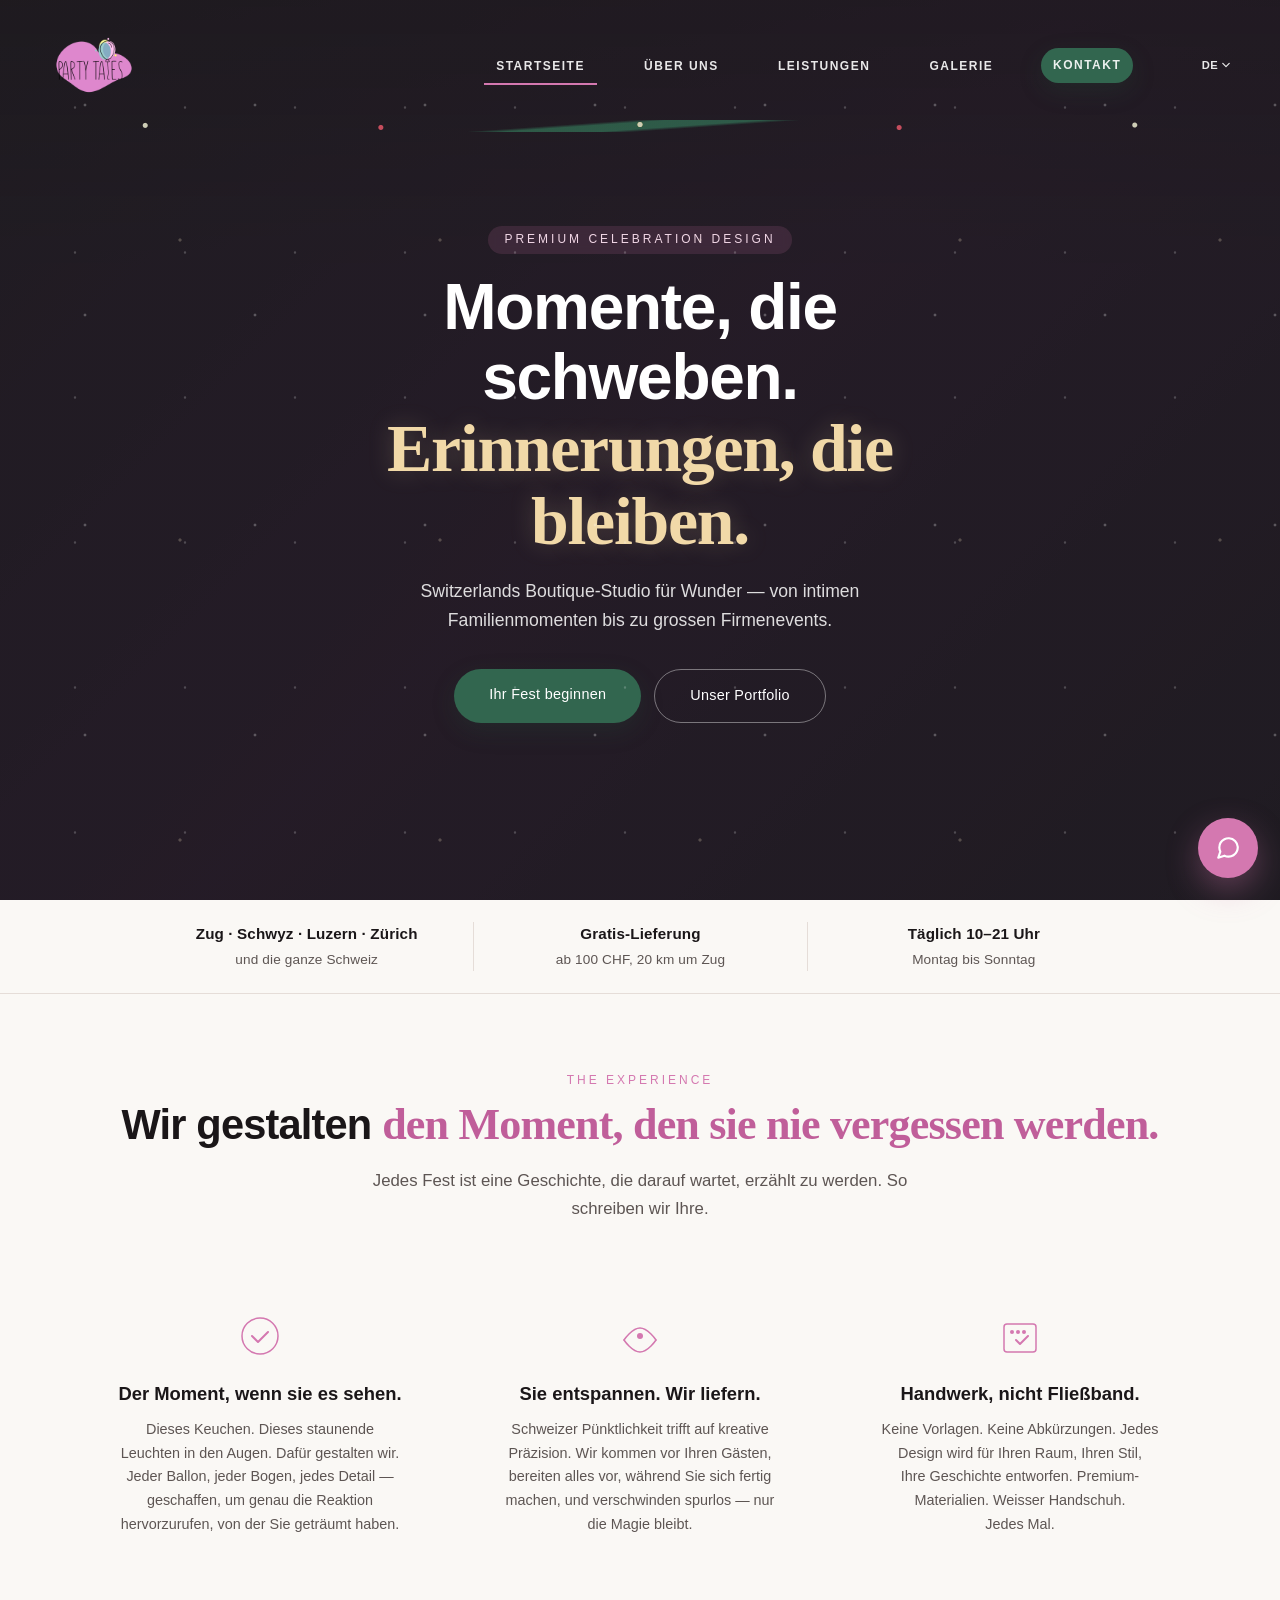
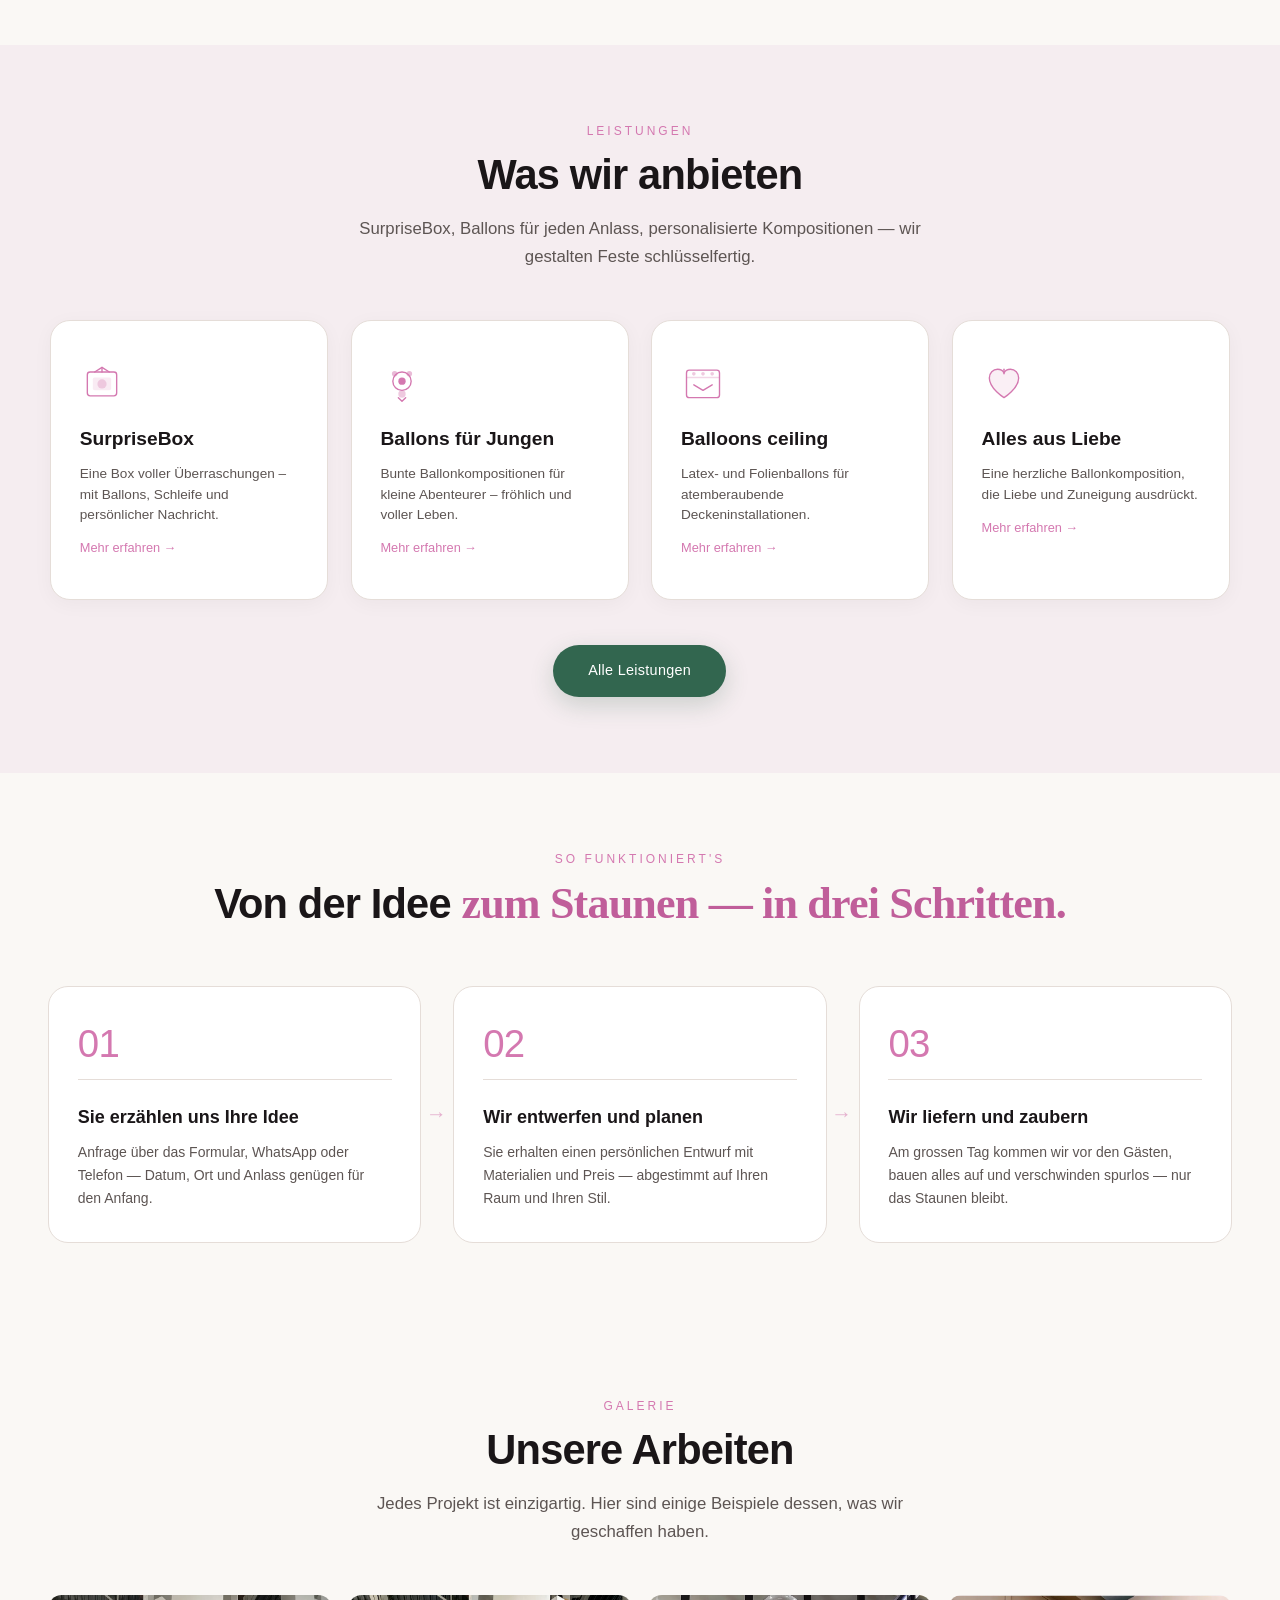
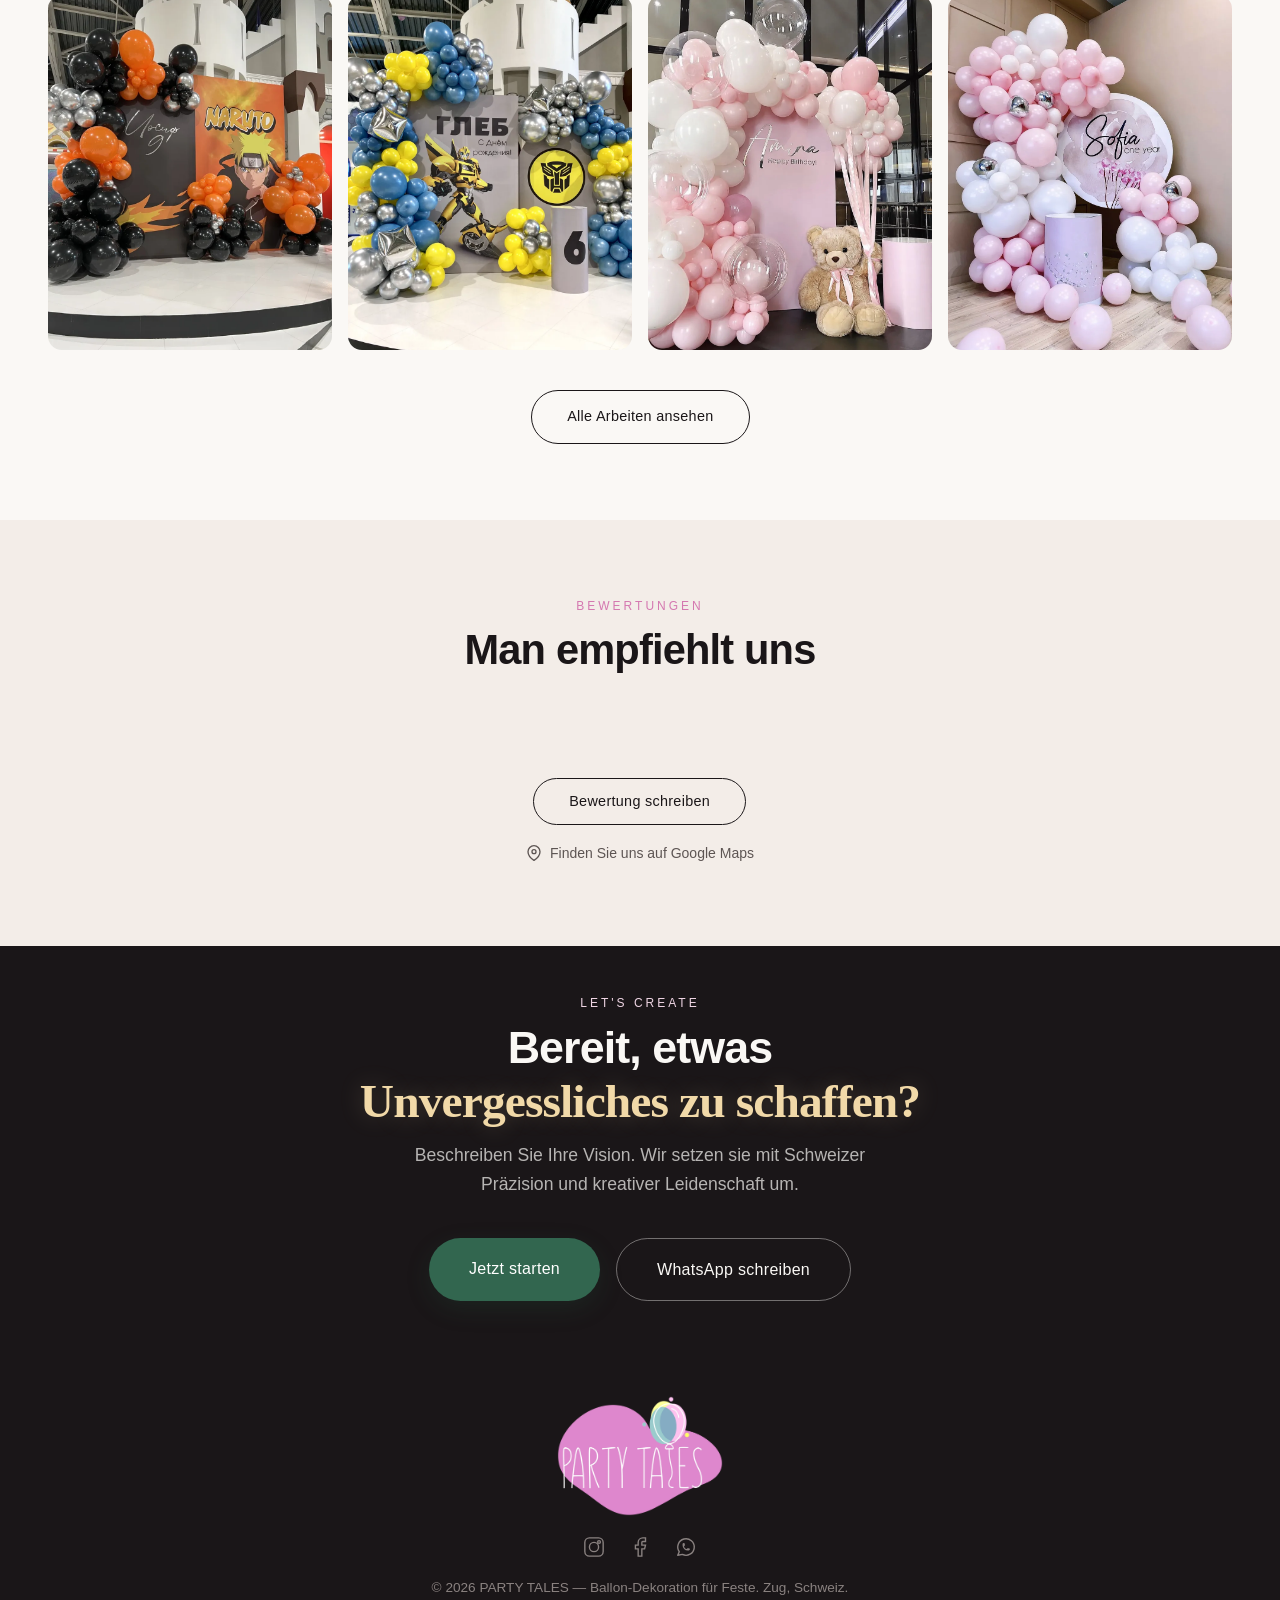
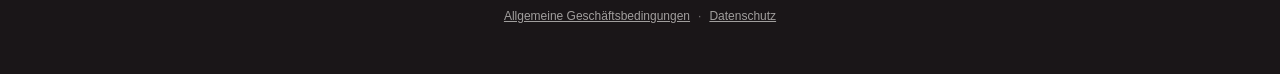
==== commit dbc52206: "Add Christmas styling across site" ====
--- a/index.html
+++ b/index.html
@@ -67,7 +67,7 @@
   }
   </script>
 </head>
-<body>
+<body class="christmas-mode">
 
 <a href="#main-content" class="skip-link" data-i18n="skip.content">Zum Inhalt springen</a>
 
--- a/css/style.css
+++ b/css/style.css
@@ -3051,3 +3051,86 @@
   .price-grid { grid-template-columns: 1fr; gap: 1rem; }
   .price-card { padding: 1.4rem 1.25rem 1.1rem; }
 }
+
+
+/* ── Christmas details ── */
+body.christmas-mode::before {
+  content: "";
+  position: fixed;
+  inset: 0;
+  z-index: 900;
+  pointer-events: none;
+  opacity: .28;
+  background-image:
+    radial-gradient(circle, rgba(255,255,255,.95) 0 1px, transparent 1.8px),
+    radial-gradient(circle, rgba(244,225,190,.9) 0 1.2px, transparent 2px),
+    radial-gradient(circle, rgba(255,255,255,.75) 0 .8px, transparent 1.6px);
+  background-size: 170px 210px, 260px 300px, 110px 145px;
+  background-position: 0 0, 50px 90px, 20px 35px;
+  animation: christmas-snow 22s linear infinite;
+}
+@keyframes christmas-snow {
+  to { background-position: 0 210px, 50px 390px, 20px 180px; }
+}
+
+/* A fine evergreen strand with warm lights along the navigation edge. */
+body.christmas-mode nav::after {
+  content: "";
+  position: absolute;
+  left: max(1rem, 4vw);
+  right: max(1rem, 4vw);
+  bottom: -2px;
+  height: 12px;
+  pointer-events: none;
+  opacity: .78;
+  background:
+    radial-gradient(circle at 8% 45%, #f0d39a 0 2px, transparent 3px),
+    radial-gradient(circle at 28% 62%, #a83f4c 0 2px, transparent 3px),
+    radial-gradient(circle at 50% 38%, #f0d39a 0 2px, transparent 3px),
+    radial-gradient(circle at 72% 63%, #a83f4c 0 2px, transparent 3px),
+    radial-gradient(circle at 92% 42%, #f0d39a 0 2px, transparent 3px),
+    linear-gradient(176deg, transparent 43%, rgba(38,91,67,.78) 46% 53%, transparent 56%);
+  background-repeat: no-repeat;
+}
+body.christmas-mode nav.nav-hero:not(.scrolled)::after {
+  filter: brightness(1.45);
+}
+
+/* Champagne gold on the home hero; cranberry and evergreen on inner pages. */
+body.christmas-mode .hero .hero-emphasis,
+body.christmas-mode #cta-final .hero-emphasis {
+  color: #f1d9a8;
+  text-shadow: 0 0 24px rgba(241,217,168,.22);
+}
+body.christmas-mode .page-hero {
+  background:
+    radial-gradient(ellipse at 50% 0, rgba(38,91,67,.07), transparent 58%),
+    linear-gradient(135deg, #faf8f5 0%, #f5edf0 50%, #faf8f5 100%);
+}
+body.christmas-mode .page-hero-eyebrow { color: #32664f; }
+body.christmas-mode .page-hero h1 .hero-emphasis { color: #9a4652; }
+body.christmas-mode .btn-primary {
+  background: #32664f;
+  box-shadow: 0 8px 24px rgba(38,91,67,.2);
+}
+body.christmas-mode .btn-primary:hover {
+  background: #8f3e4b;
+  box-shadow: 0 10px 28px rgba(143,62,75,.24);
+}
+body.christmas-mode .hero-buttons .btn-primary { background: #32664f; }
+body.christmas-mode .hero-buttons .btn-primary:hover { background: #8f3e4b; }
+body.christmas-mode :focus-visible { outline-color: #9a4652; }
+
+@media (max-width: 767px) {
+  body.christmas-mode::before { opacity: .16; }
+  body.christmas-mode nav::after {
+    left: 1rem;
+    right: 1rem;
+    height: 9px;
+    opacity: .7;
+    background-size: auto;
+  }
+}
+@media (prefers-reduced-motion: reduce) {
+  body.christmas-mode::before { animation: none; }
+}
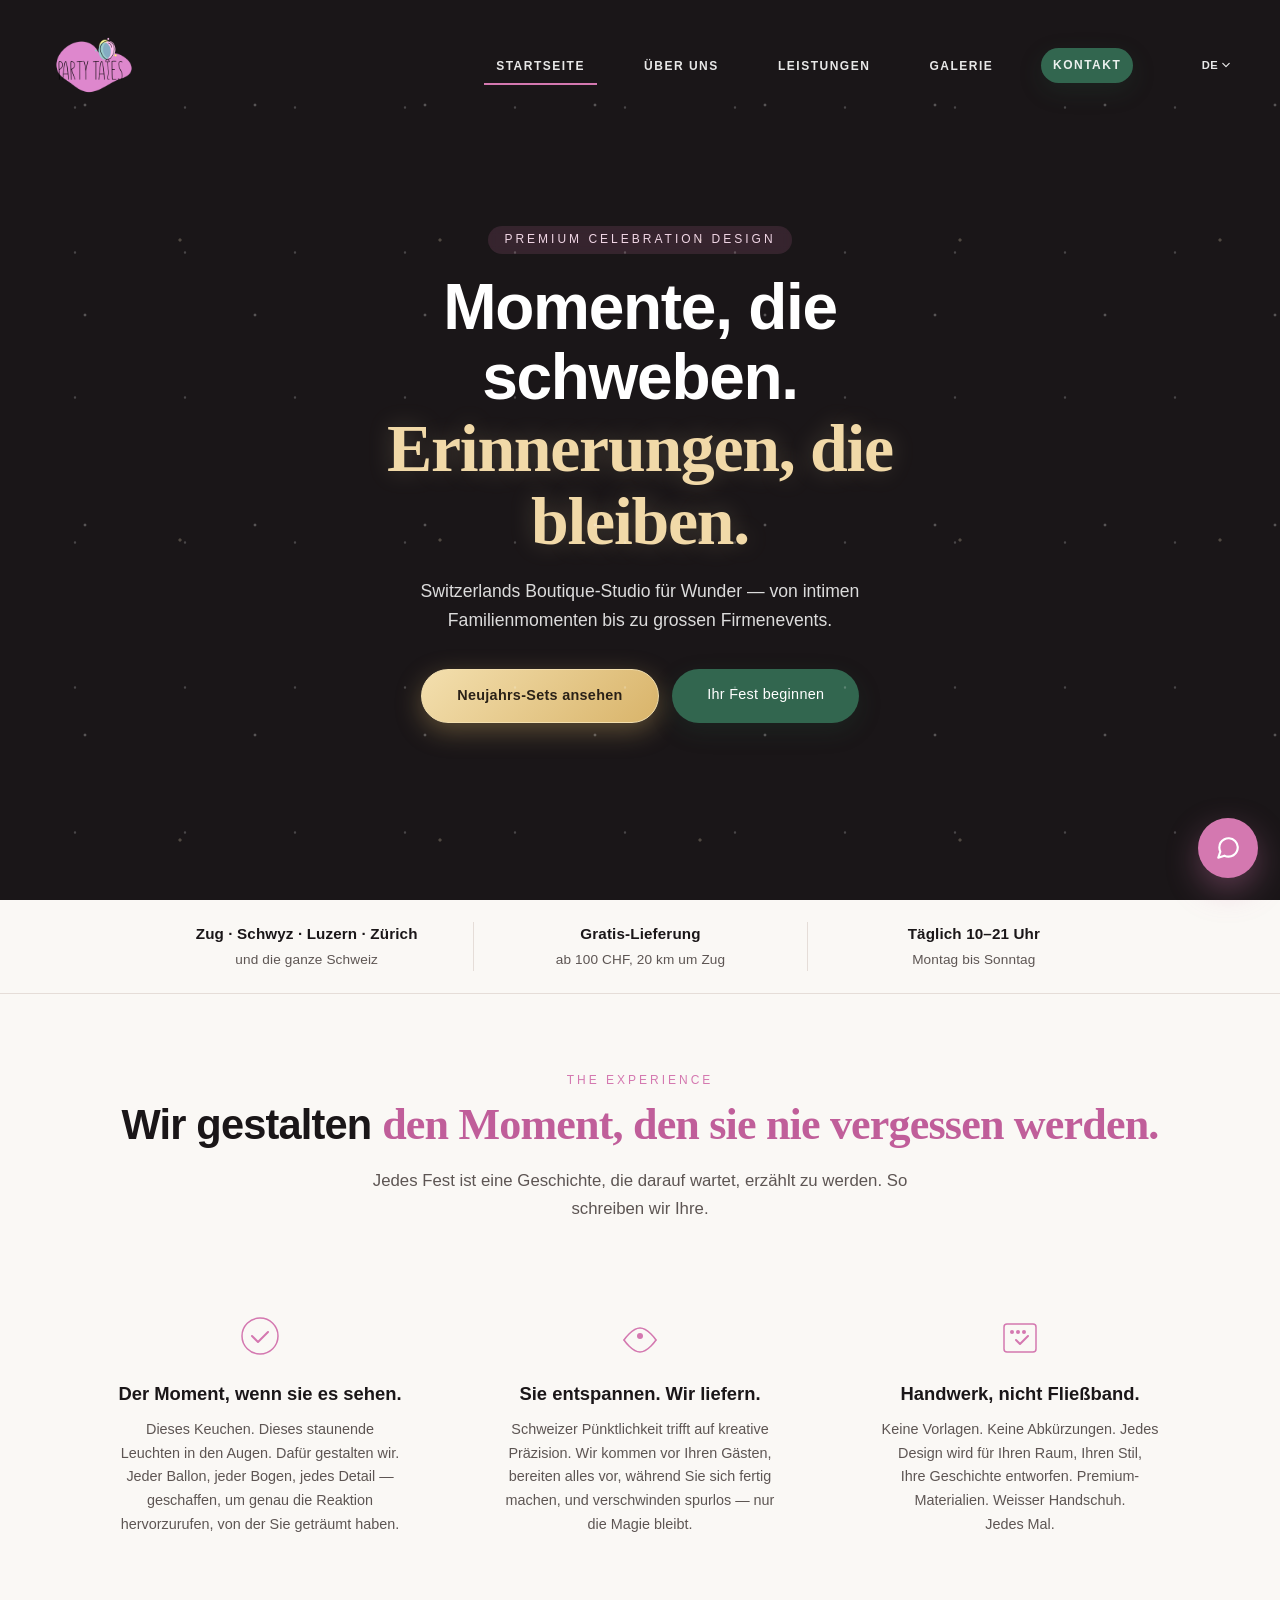
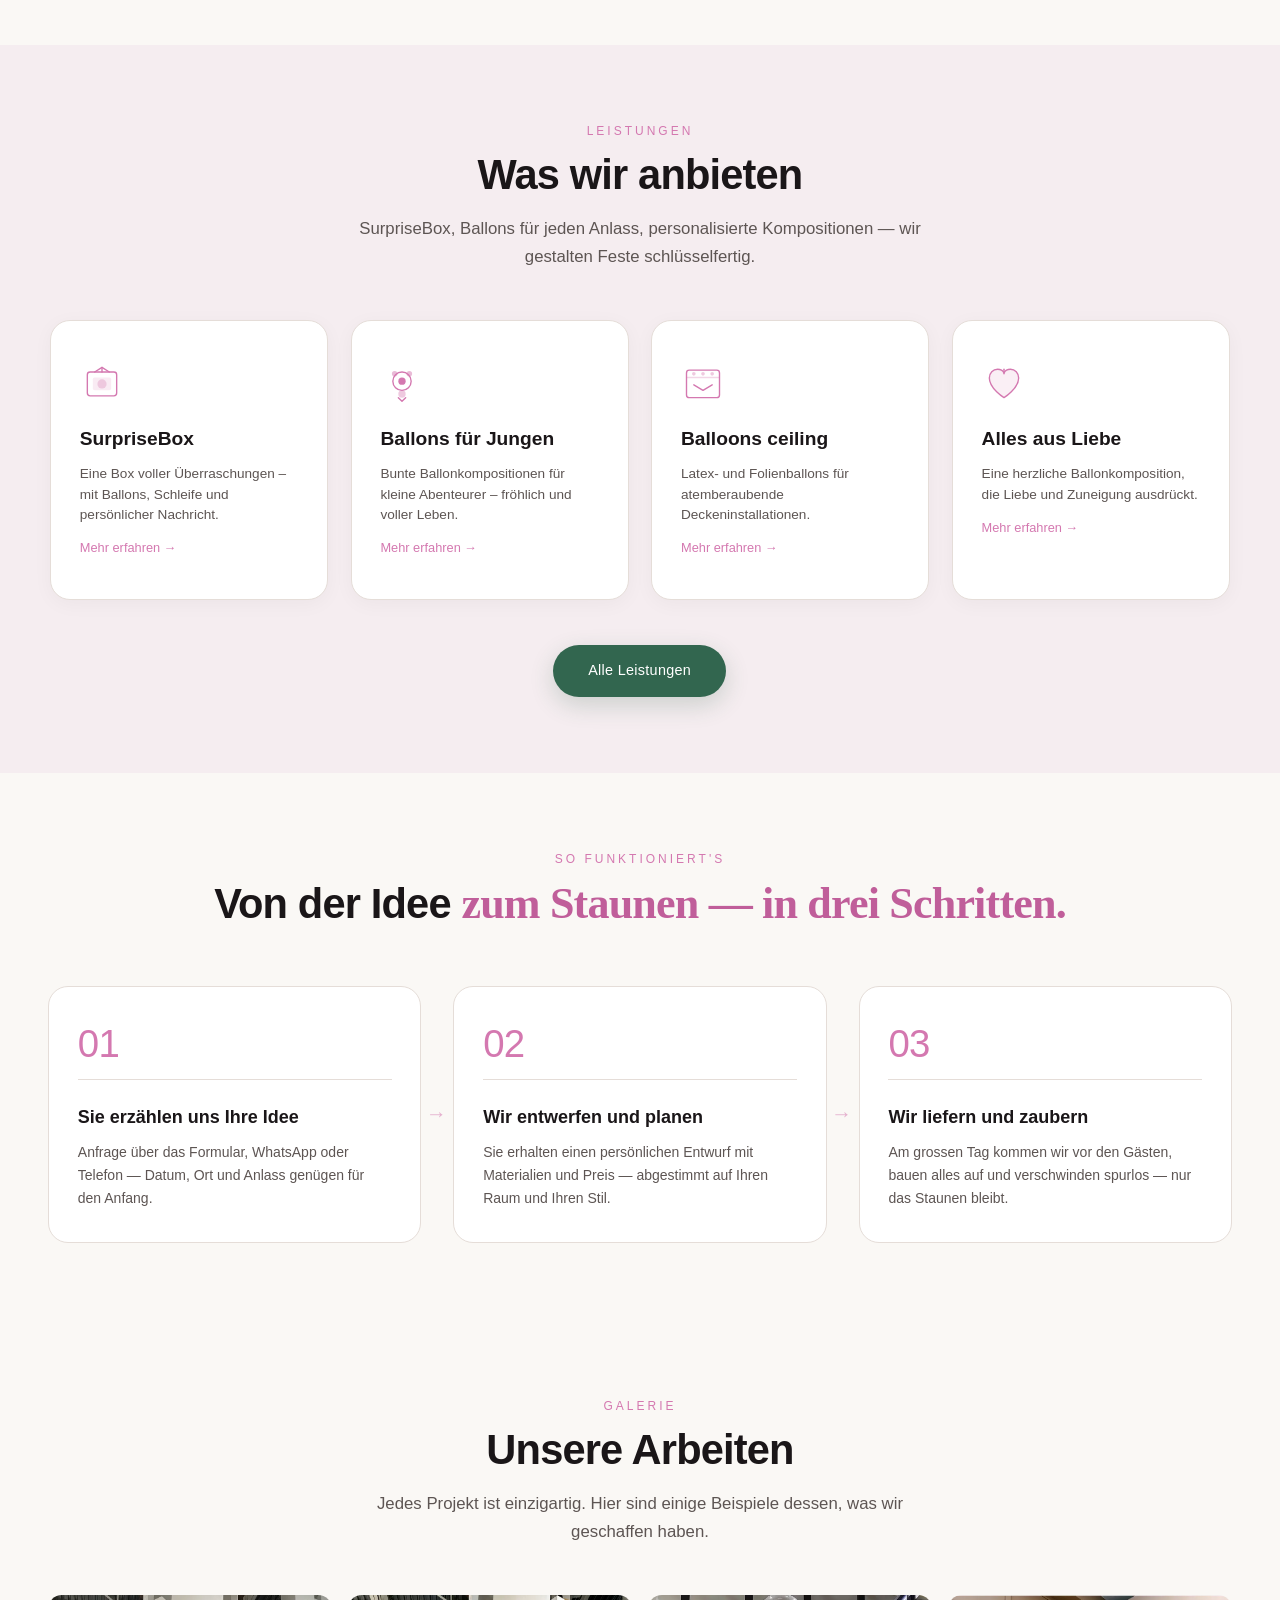
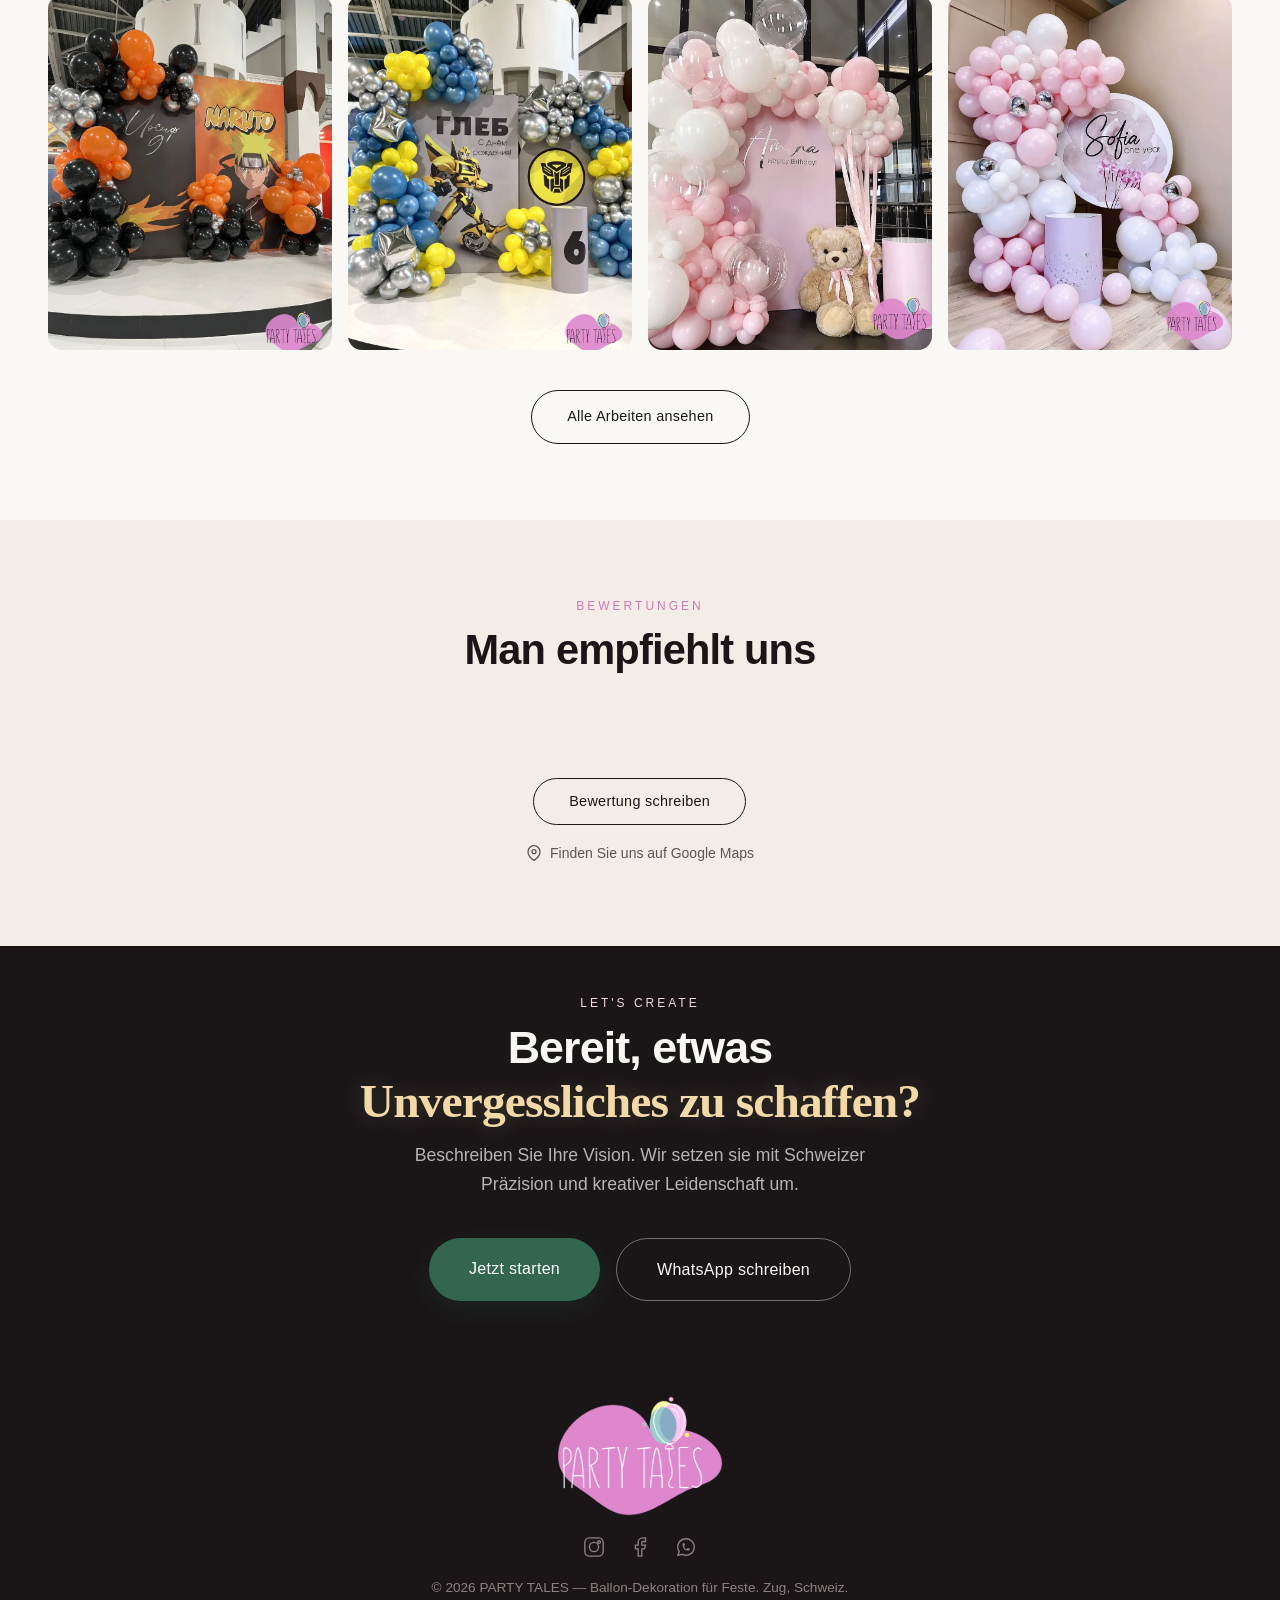
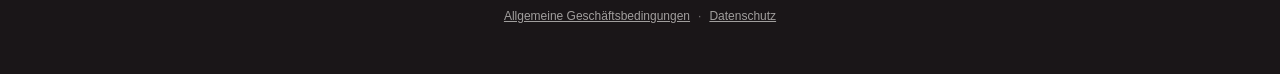
==== commit c78d2b78: "New Year season: hero with New Year sets, gallery filter, winter photos and logo on photos - Home he" ====
--- a/index.html
+++ b/index.html
@@ -109,13 +109,19 @@
     </div>
     <div class="hero-video-overlay"></div>
   </div>
+  <!-- Новогодняя заставка (сезон 2026/27). Чтобы вернуть видео — удалить этот блок. -->
+  <div class="hero-ny-bg" id="heroNewYear" aria-hidden="true">
+    <div class="hero-ny-col"><img src="images/hero-newyear/ny-1.webp" alt="" width="750" height="1000" fetchpriority="high"><img src="images/hero-newyear/ny-2.webp" alt="" width="750" height="1000" loading="lazy"><img src="images/hero-newyear/ny-3.webp" alt="" width="750" height="1000" loading="lazy"></div>
+    <div class="hero-ny-col"><img src="images/hero-newyear/ny-4.webp" alt="" width="750" height="1000" fetchpriority="high"><img src="images/hero-newyear/ny-5.webp" alt="" width="750" height="1000" loading="lazy"><img src="images/hero-newyear/ny-6.webp" alt="" width="750" height="1000" loading="lazy"></div>
+    <div class="hero-ny-col"><img src="images/hero-newyear/ny-7.webp" alt="" width="750" height="1000" fetchpriority="high"><img src="images/hero-newyear/ny-8.webp" alt="" width="750" height="1000" loading="lazy"><img src="images/hero-newyear/ny-9.webp" alt="" width="750" height="1000" loading="lazy"></div>
+  </div>
   <div class="hero-content">
     <div class="hero-eyebrow" data-i18n="index.hero.eyebrow">Premium celebration design</div>
     <h1 data-i18n="index.hero.title">Moments that float.<br><span class="hero-emphasis">Memories that last.</span></h1>
     <p data-i18n="index.hero.desc">Switzerland's boutique studio for wonder-filled celebrations. From intimate family moments to grand corporate affairs.</p>
     <div class="hero-buttons">
+      <a href="gallery.html?filter=newyear" class="btn btn-newyear magnetic" data-i18n="index.hero.btnNewYear">Neujahrs-Sets ansehen</a>
       <a href="contacts.html" class="btn btn-primary magnetic" data-i18n="index.hero.btn1">Begin your celebration</a>
-      <a href="gallery.html" class="btn btn-outline magnetic" data-i18n="index.hero.btn2">View our portfolio</a>
     </div>
   </div>
 </section>
--- a/css/style.css
+++ b/css/style.css
@@ -3073,29 +3073,6 @@
   to { background-position: 0 210px, 50px 390px, 20px 180px; }
 }
 
-/* A fine evergreen strand with warm lights along the navigation edge. */
-body.christmas-mode nav::after {
-  content: "";
-  position: absolute;
-  left: max(1rem, 4vw);
-  right: max(1rem, 4vw);
-  bottom: -2px;
-  height: 12px;
-  pointer-events: none;
-  opacity: .78;
-  background:
-    radial-gradient(circle at 8% 45%, #f0d39a 0 2px, transparent 3px),
-    radial-gradient(circle at 28% 62%, #a83f4c 0 2px, transparent 3px),
-    radial-gradient(circle at 50% 38%, #f0d39a 0 2px, transparent 3px),
-    radial-gradient(circle at 72% 63%, #a83f4c 0 2px, transparent 3px),
-    radial-gradient(circle at 92% 42%, #f0d39a 0 2px, transparent 3px),
-    linear-gradient(176deg, transparent 43%, rgba(38,91,67,.78) 46% 53%, transparent 56%);
-  background-repeat: no-repeat;
-}
-body.christmas-mode nav.nav-hero:not(.scrolled)::after {
-  filter: brightness(1.45);
-}
-
 /* Champagne gold on the home hero; cranberry and evergreen on inner pages. */
 body.christmas-mode .hero .hero-emphasis,
 body.christmas-mode #cta-final .hero-emphasis {
@@ -3123,14 +3100,67 @@
 
 @media (max-width: 767px) {
   body.christmas-mode::before { opacity: .16; }
-  body.christmas-mode nav::after {
-    left: 1rem;
-    right: 1rem;
-    height: 9px;
-    opacity: .7;
-    background-size: auto;
-  }
 }
 @media (prefers-reduced-motion: reduce) {
   body.christmas-mode::before { animation: none; }
 }
+
+
+/* ── New Year hero & sets (season 2026/27) ── */
+.hero-ny-bg {
+  position: absolute; inset: 0; z-index: 0;
+  display: flex; gap: 2px;
+  background: #1a1618;
+}
+.hero-ny-col { flex: 1; min-width: 0; position: relative; overflow: hidden; }
+.hero-ny-col img {
+  position: absolute; inset: 0;
+  width: 100%; height: 100%;
+  object-fit: cover;
+  opacity: 0;
+  animation: heroNyFade 18s ease-in-out infinite;
+}
+.hero-ny-col img:nth-child(1) { animation-delay: -1.5s; }
+.hero-ny-col img:nth-child(2) { animation-delay: 4.5s; }
+.hero-ny-col img:nth-child(3) { animation-delay: 10.5s; }
+.hero-ny-col:nth-child(2) img:nth-child(1) { animation-delay: -1.5s; }
+.hero-ny-col:nth-child(2) img:nth-child(2) { animation-delay: 6.5s; }
+.hero-ny-col:nth-child(2) img:nth-child(3) { animation-delay: 12.5s; }
+.hero-ny-col:nth-child(3) img:nth-child(2) { animation-delay: 5.5s; }
+.hero-ny-col:nth-child(3) img:nth-child(3) { animation-delay: 11.5s; }
+@keyframes heroNyFade {
+  0%   { opacity: 0; transform: scale(1.06); }
+  8%   { opacity: 1; }
+  33%  { opacity: 1; }
+  41%  { opacity: 0; transform: scale(1); }
+  100% { opacity: 0; transform: scale(1); }
+}
+.hero-ny-bg::after {
+  content: ""; position: absolute; inset: 0; z-index: 3;
+  background: linear-gradient(180deg, rgba(26,22,24,.62) 0%, rgba(26,22,24,.5) 45%, rgba(26,22,24,.68) 100%);
+}
+@media (max-width: 767px) {
+  .hero-ny-col:nth-child(1), .hero-ny-col:nth-child(3) { display: none; }
+}
+@media (prefers-reduced-motion: reduce) {
+  .hero-ny-col img { animation: none; }
+  .hero-ny-col img:first-child { opacity: 1; }
+}
+
+.btn-newyear {
+  background: linear-gradient(135deg, #f3dfae 0%, #d9b46a 100%);
+  color: #2a2117;
+  border: 1.5px solid #f3dfae;
+  font-weight: 600;
+  box-shadow: 0 8px 26px rgba(217,180,106,.35);
+}
+.btn-newyear:hover {
+  background: linear-gradient(135deg, #f7e7c1 0%, #e2c07c 100%);
+  color: #2a2117;
+  box-shadow: 0 10px 30px rgba(217,180,106,.45);
+}
+.filter-btn.filter-btn-newyear:not(.active) {
+  border-color: #d9b46a;
+  color: #8a6a2c;
+  background: rgba(243,223,174,.25);
+}
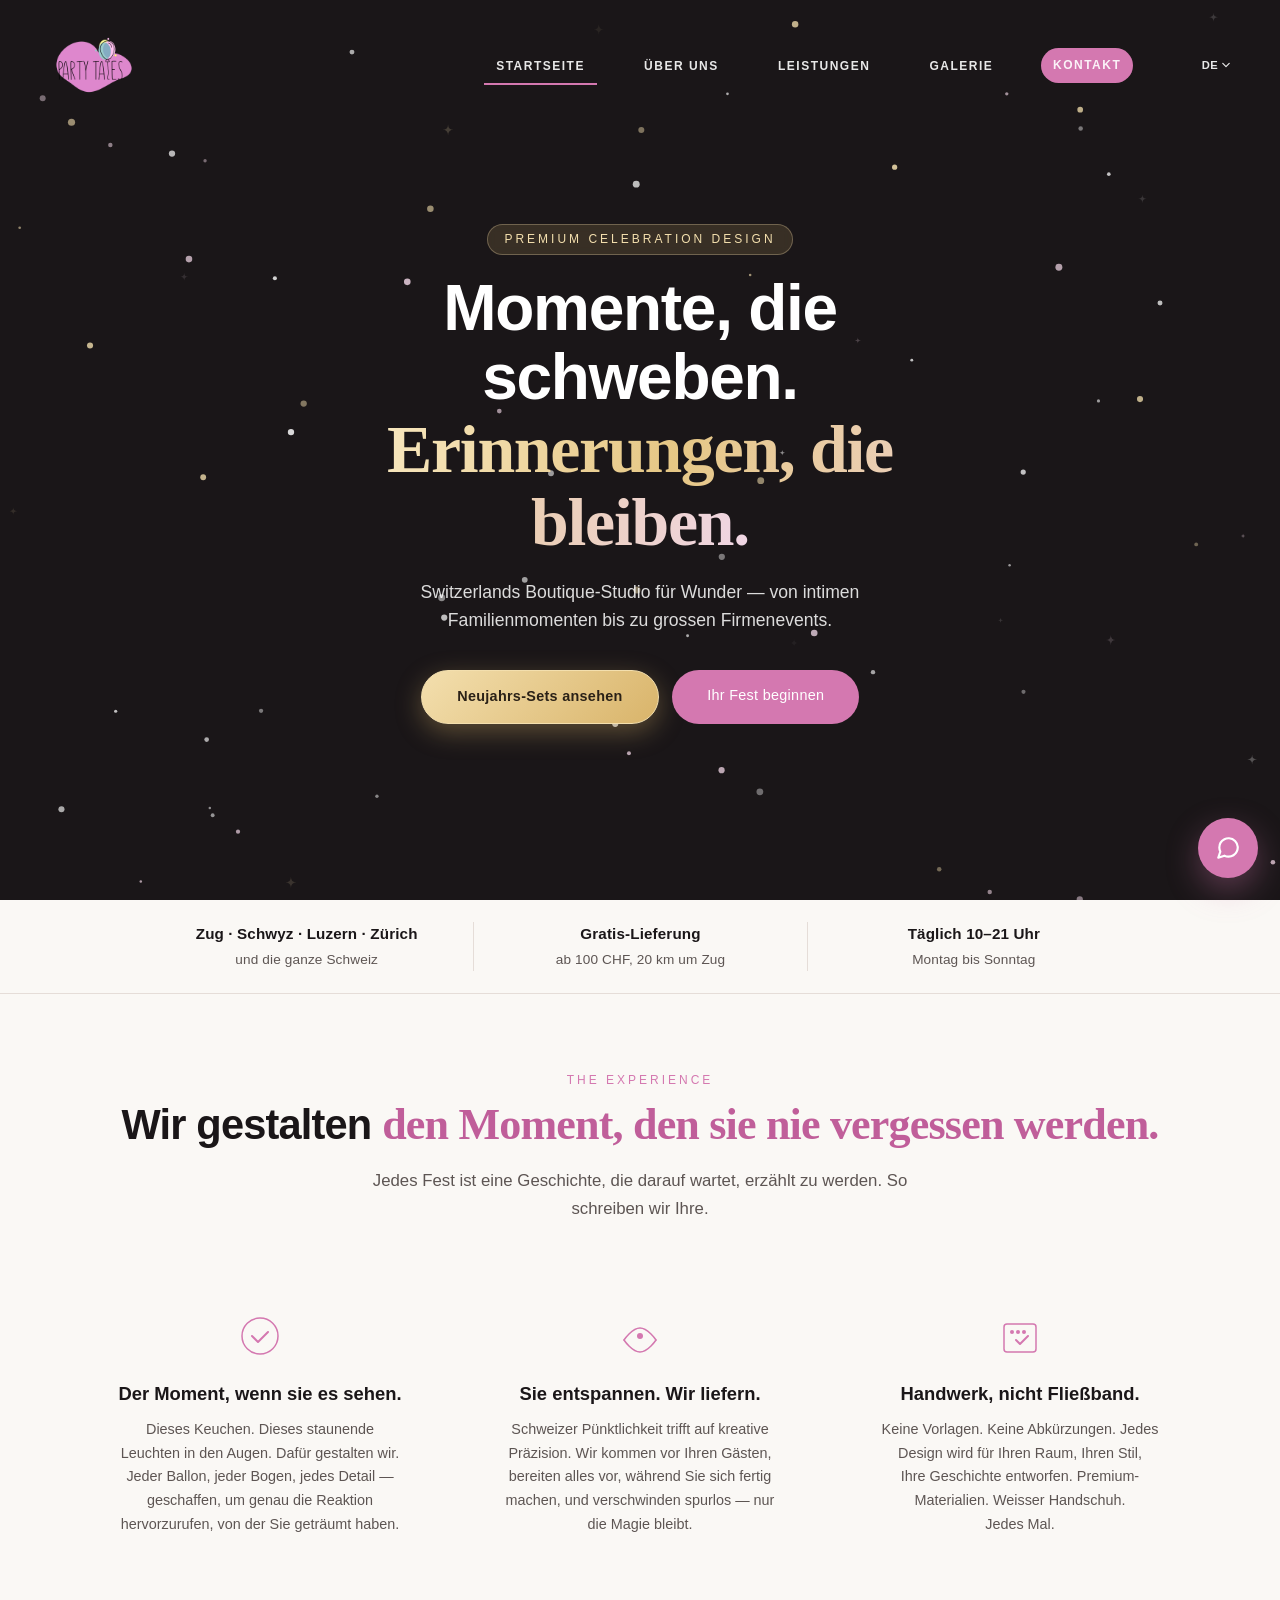
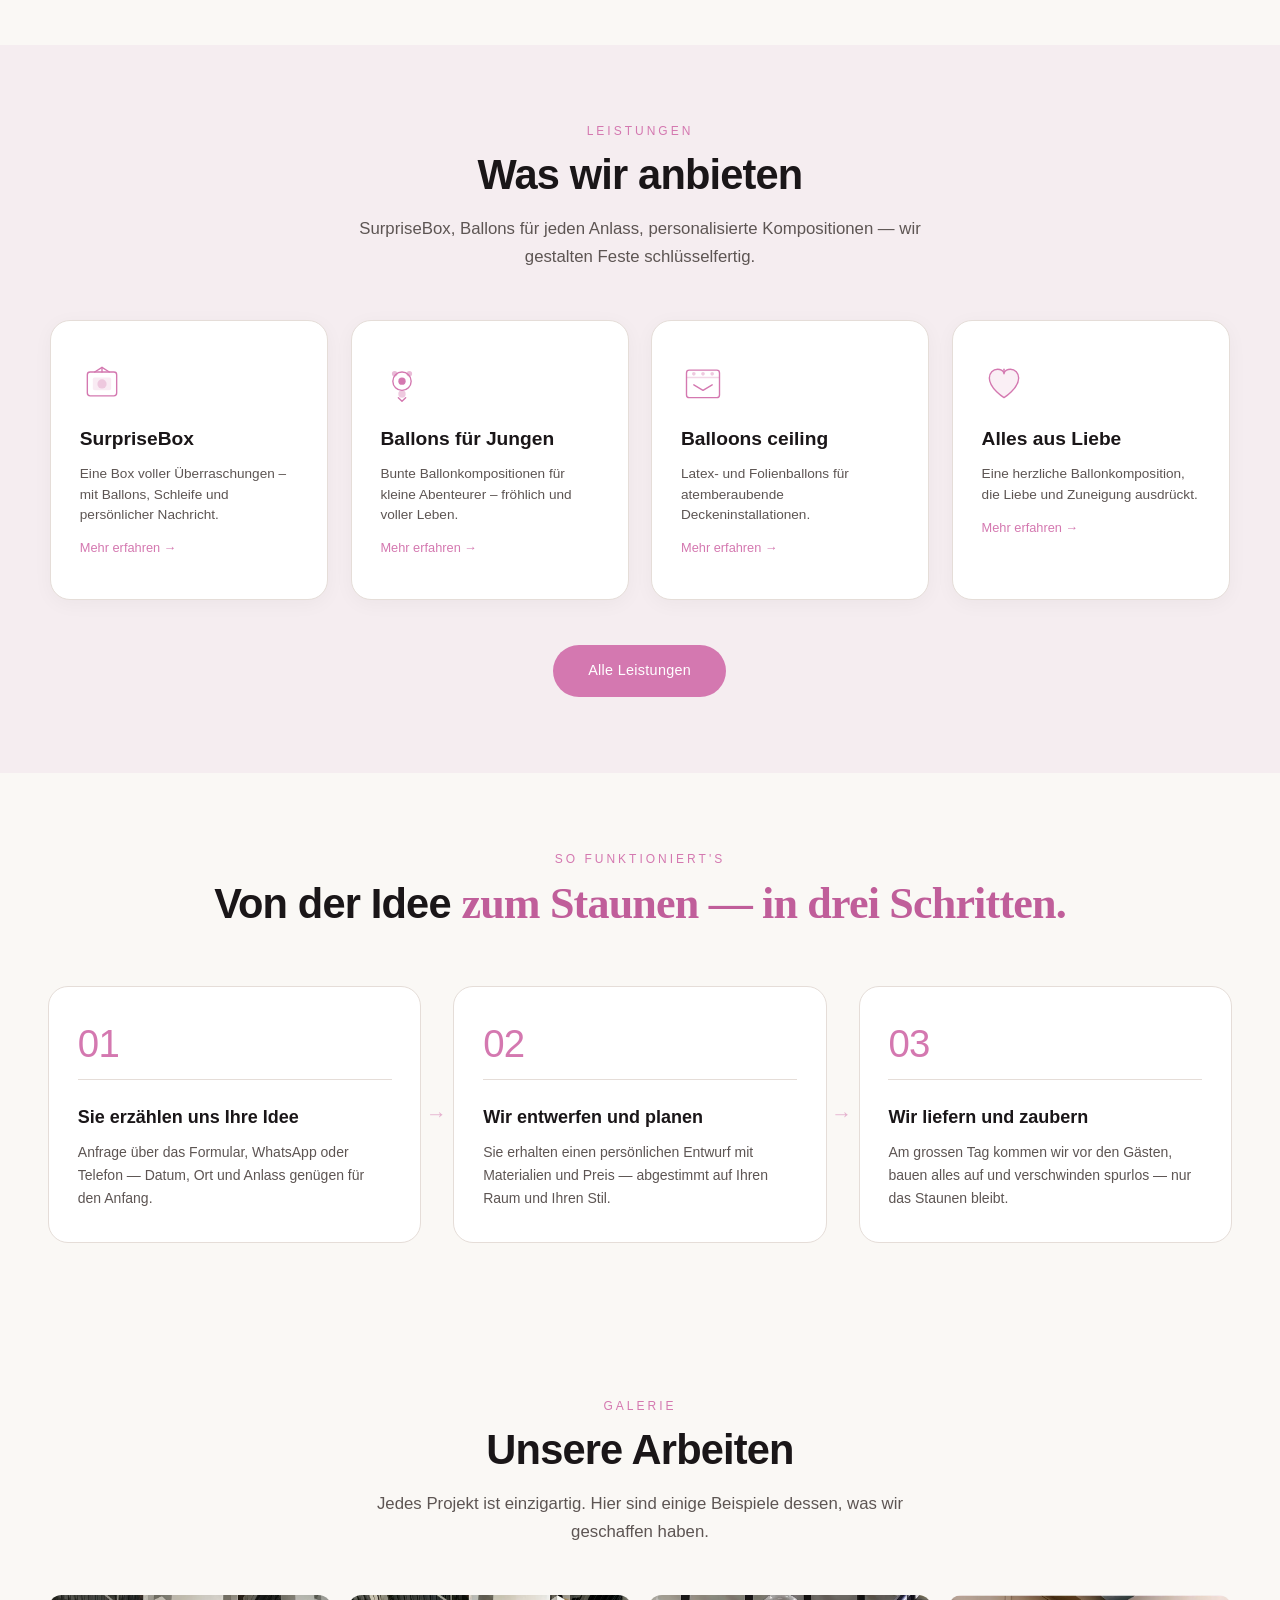
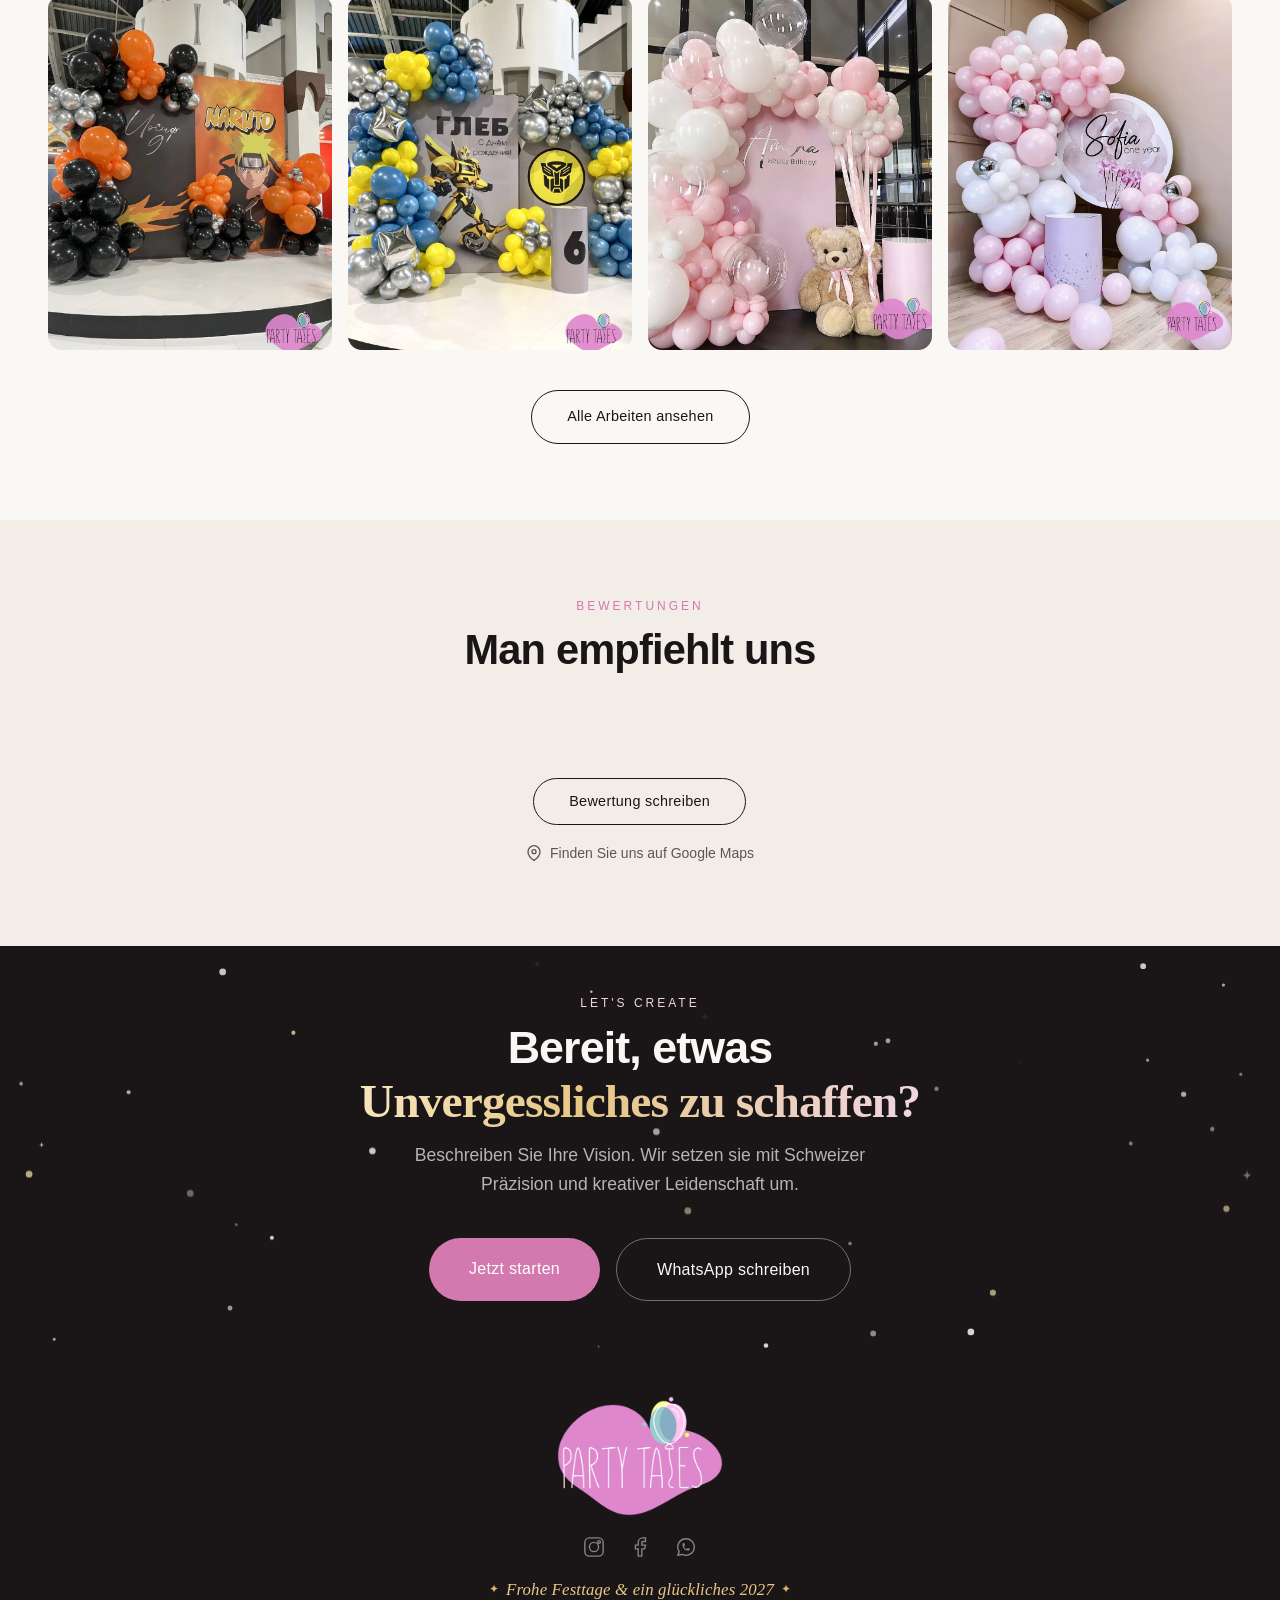
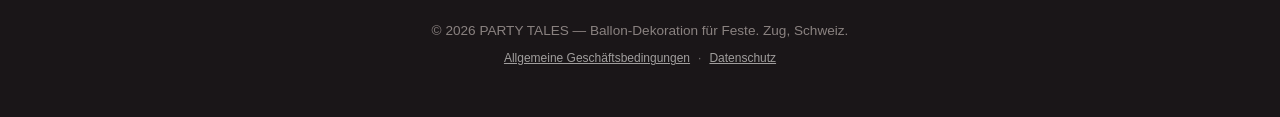
==== commit 39b70a21: "New Year season design: snow & gold sparkles, balloon garlands, champagne accents (replaces Christma" ====
--- a/index.html
+++ b/index.html
@@ -33,6 +33,7 @@
   <script defer src="js/i18n.js"></script>
   <script defer src="js/script.js"></script>
   <script defer src="js/chat.js"></script>
+  <script defer src="js/newyear.js"></script>
   <script type="application/ld+json">
   {
     "@context": "https://schema.org",
@@ -67,7 +68,7 @@
   }
   </script>
 </head>
-<body class="christmas-mode">
+<body class="ny-season">
 
 <a href="#main-content" class="skip-link" data-i18n="skip.content">Zum Inhalt springen</a>
 
@@ -437,6 +438,7 @@
       </svg>
     </a>
   </div>
+  <p class="ny-greeting" data-i18n="ny.greeting">Frohe Festtage &amp; ein glückliches 2027</p>
   <p data-i18n="footer.copyright">&copy; 2026 PARTY TALES &mdash; Ballon-Dekoration für Feste. Zug, Schweiz.</p>
   <p class="footer-terms"><a href="terms.html" class="footer-terms-link" data-i18n="footer.terms">Allgemeine Geschäftsbedingungen</a><span class="footer-terms-sep" aria-hidden="true">&middot;</span><a href="privacy.html" class="footer-terms-link" data-i18n="footer.privacy">Datenschutz</a></p>
 </footer>
--- a/css/style.css
+++ b/css/style.css
@@ -3053,59 +3053,6 @@
 }
 
 
-/* ── Christmas details ── */
-body.christmas-mode::before {
-  content: "";
-  position: fixed;
-  inset: 0;
-  z-index: 900;
-  pointer-events: none;
-  opacity: .28;
-  background-image:
-    radial-gradient(circle, rgba(255,255,255,.95) 0 1px, transparent 1.8px),
-    radial-gradient(circle, rgba(244,225,190,.9) 0 1.2px, transparent 2px),
-    radial-gradient(circle, rgba(255,255,255,.75) 0 .8px, transparent 1.6px);
-  background-size: 170px 210px, 260px 300px, 110px 145px;
-  background-position: 0 0, 50px 90px, 20px 35px;
-  animation: christmas-snow 22s linear infinite;
-}
-@keyframes christmas-snow {
-  to { background-position: 0 210px, 50px 390px, 20px 180px; }
-}
-
-/* Champagne gold on the home hero; cranberry and evergreen on inner pages. */
-body.christmas-mode .hero .hero-emphasis,
-body.christmas-mode #cta-final .hero-emphasis {
-  color: #f1d9a8;
-  text-shadow: 0 0 24px rgba(241,217,168,.22);
-}
-body.christmas-mode .page-hero {
-  background:
-    radial-gradient(ellipse at 50% 0, rgba(38,91,67,.07), transparent 58%),
-    linear-gradient(135deg, #faf8f5 0%, #f5edf0 50%, #faf8f5 100%);
-}
-body.christmas-mode .page-hero-eyebrow { color: #32664f; }
-body.christmas-mode .page-hero h1 .hero-emphasis { color: #9a4652; }
-body.christmas-mode .btn-primary {
-  background: #32664f;
-  box-shadow: 0 8px 24px rgba(38,91,67,.2);
-}
-body.christmas-mode .btn-primary:hover {
-  background: #8f3e4b;
-  box-shadow: 0 10px 28px rgba(143,62,75,.24);
-}
-body.christmas-mode .hero-buttons .btn-primary { background: #32664f; }
-body.christmas-mode .hero-buttons .btn-primary:hover { background: #8f3e4b; }
-body.christmas-mode :focus-visible { outline-color: #9a4652; }
-
-@media (max-width: 767px) {
-  body.christmas-mode::before { opacity: .16; }
-}
-@media (prefers-reduced-motion: reduce) {
-  body.christmas-mode::before { animation: none; }
-}
-
-
 /* ── New Year hero & sets (season 2026/27) ── */
 .hero-ny-bg {
   position: absolute; inset: 0; z-index: 0;
@@ -3164,3 +3111,77 @@
   color: #8a6a2c;
   background: rgba(243,223,174,.25);
 }
+
+
+/* ── New Year season 2026/27 · «Champagne & blush» ──
+   Turn off: remove class "ny-season" from <body> on all pages. */
+.ny-sky {
+  position: absolute; inset: 0; z-index: 1;
+  pointer-events: none;
+}
+.hero .ny-sky { z-index: 1; }
+#cta-final .ny-sky { z-index: 0; }
+
+.ny-garland {
+  position: absolute; top: 0; z-index: 1;
+  width: clamp(110px, 11vw, 170px);
+  pointer-events: none;
+}
+.ny-garland svg { display: block; width: 100%; height: auto; overflow: visible; }
+.ny-garland-left  { left: clamp(.5rem, 3vw, 3rem); }
+.ny-garland-right { right: clamp(.5rem, 3vw, 3rem); transform: scaleX(-1); }
+.ny-balloon {
+  transform-box: view-box;
+  transform-origin: var(--o);
+  animation: nyBalloonSway 6s ease-in-out infinite alternate;
+  animation-delay: calc(var(--d) * -1);
+}
+@keyframes nyBalloonSway {
+  from { transform: rotate(-3deg); }
+  to   { transform: rotate(3deg); }
+}
+
+/* Inner pages: soft champagne glow behind the title */
+.page-hero.ny-host { position: relative; overflow: hidden; }
+.page-hero.ny-host > :not(.ny-sky):not(.ny-garland) { position: relative; z-index: 2; }
+body.ny-season .page-hero {
+  background:
+    radial-gradient(ellipse 60% 70% at 50% 0%, rgba(243,223,174,.32), transparent 70%),
+    linear-gradient(135deg, #faf8f5 0%, #f5edf0 50%, #faf8f5 100%);
+}
+body.ny-season .page-hero-eyebrow { color: #9a7530; }
+
+/* Home hero & final CTA: champagne-gold accent words */
+body.ny-season .hero .hero-emphasis,
+body.ny-season #cta-final .hero-emphasis {
+  background: linear-gradient(100deg, #f7e6bd 0%, #e6c785 40%, #f0d6e5 100%);
+  -webkit-background-clip: text; background-clip: text;
+  color: transparent;
+}
+body.ny-season .hero-eyebrow {
+  color: #f3dfae;
+  background: rgba(217,180,106,.16);
+  border: 1px solid rgba(243,223,174,.3);
+}
+
+/* Footer greeting */
+.ny-greeting { display: none; }
+body.ny-season .ny-greeting {
+  display: block;
+  font-family: var(--font-display);
+  font-style: italic;
+  font-size: 1.05rem !important;
+  color: #e6c785;
+  margin: 0 0 1rem;
+  letter-spacing: .01em;
+}
+body.ny-season .ny-greeting::before,
+body.ny-season .ny-greeting::after { content: "✦"; font-style: normal; font-size: .7em; margin: 0 .6em; color: #d9b46a; vertical-align: .15em; }
+
+/* Narrow screens: no room beside the title — keep only the snow */
+@media (max-width: 1100px) {
+  .ny-garland { display: none; }
+}
+@media (prefers-reduced-motion: reduce) {
+  .ny-balloon { animation: none; }
+}
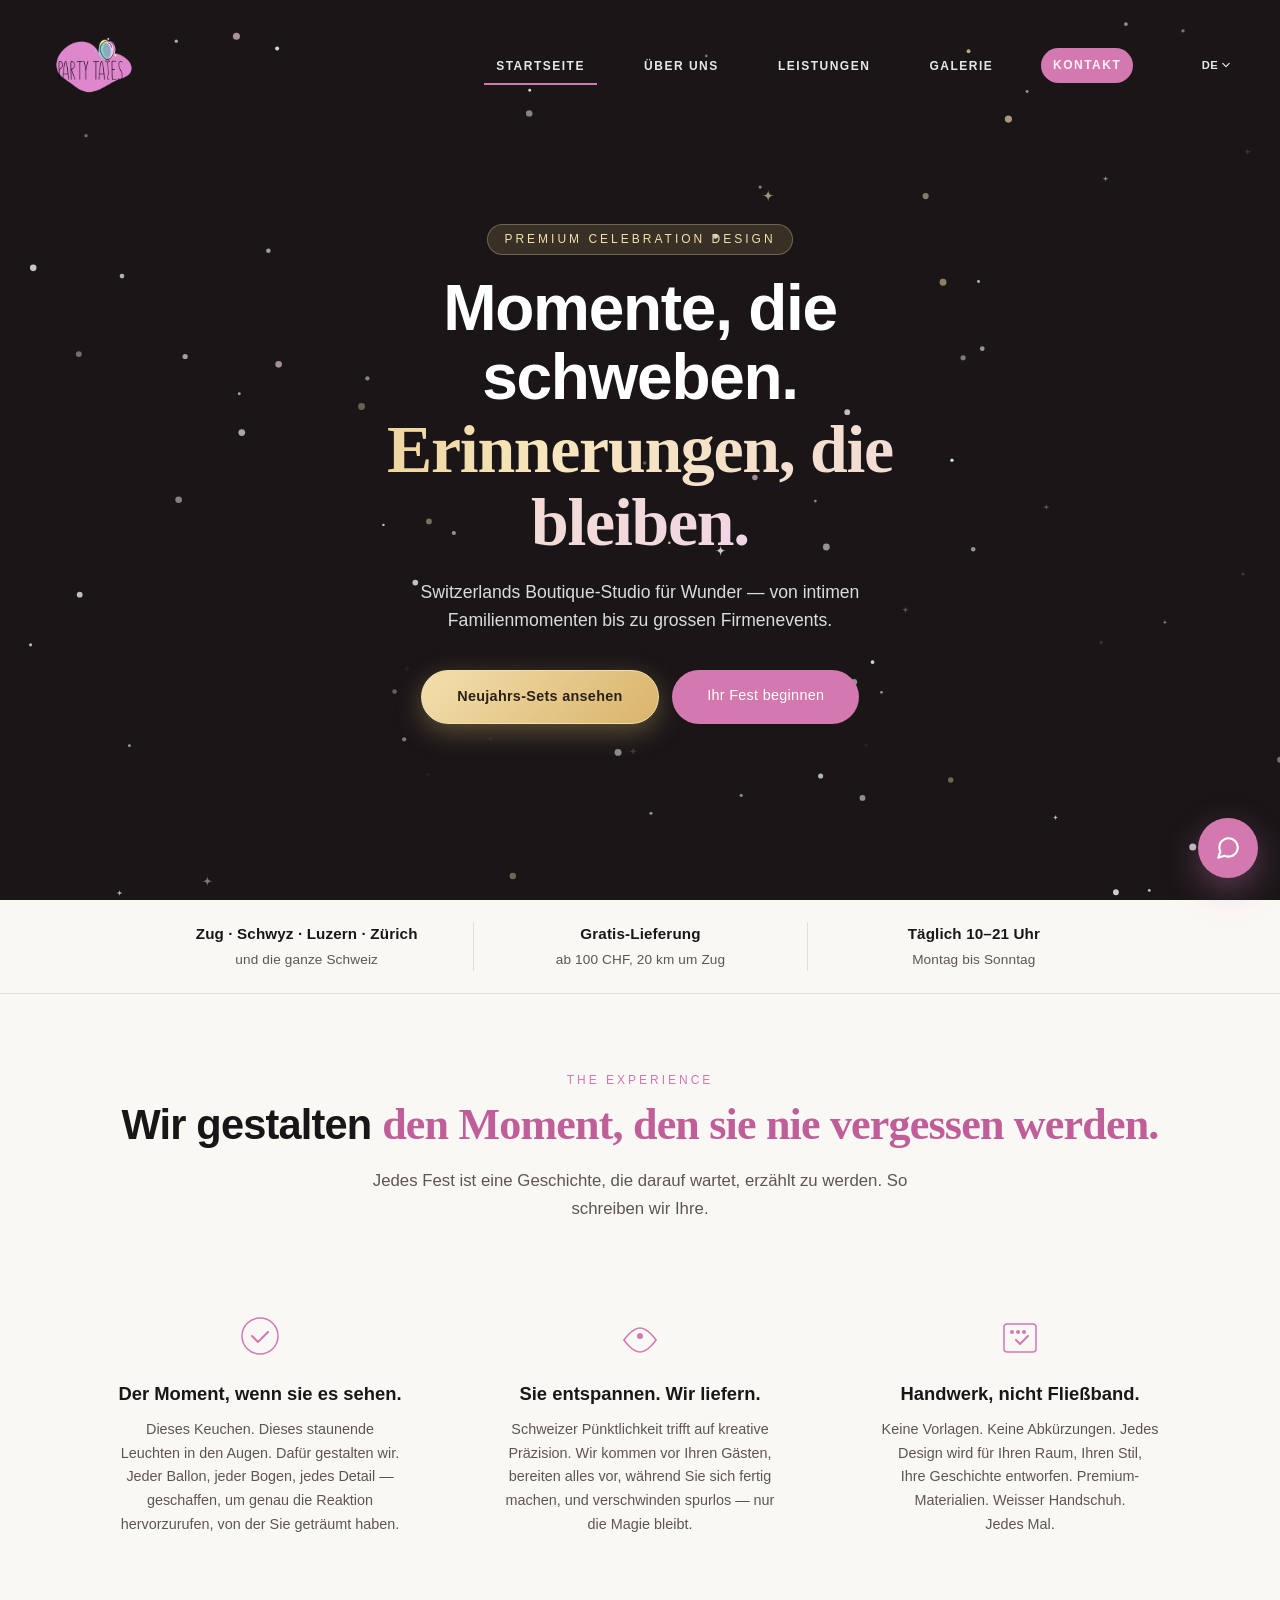
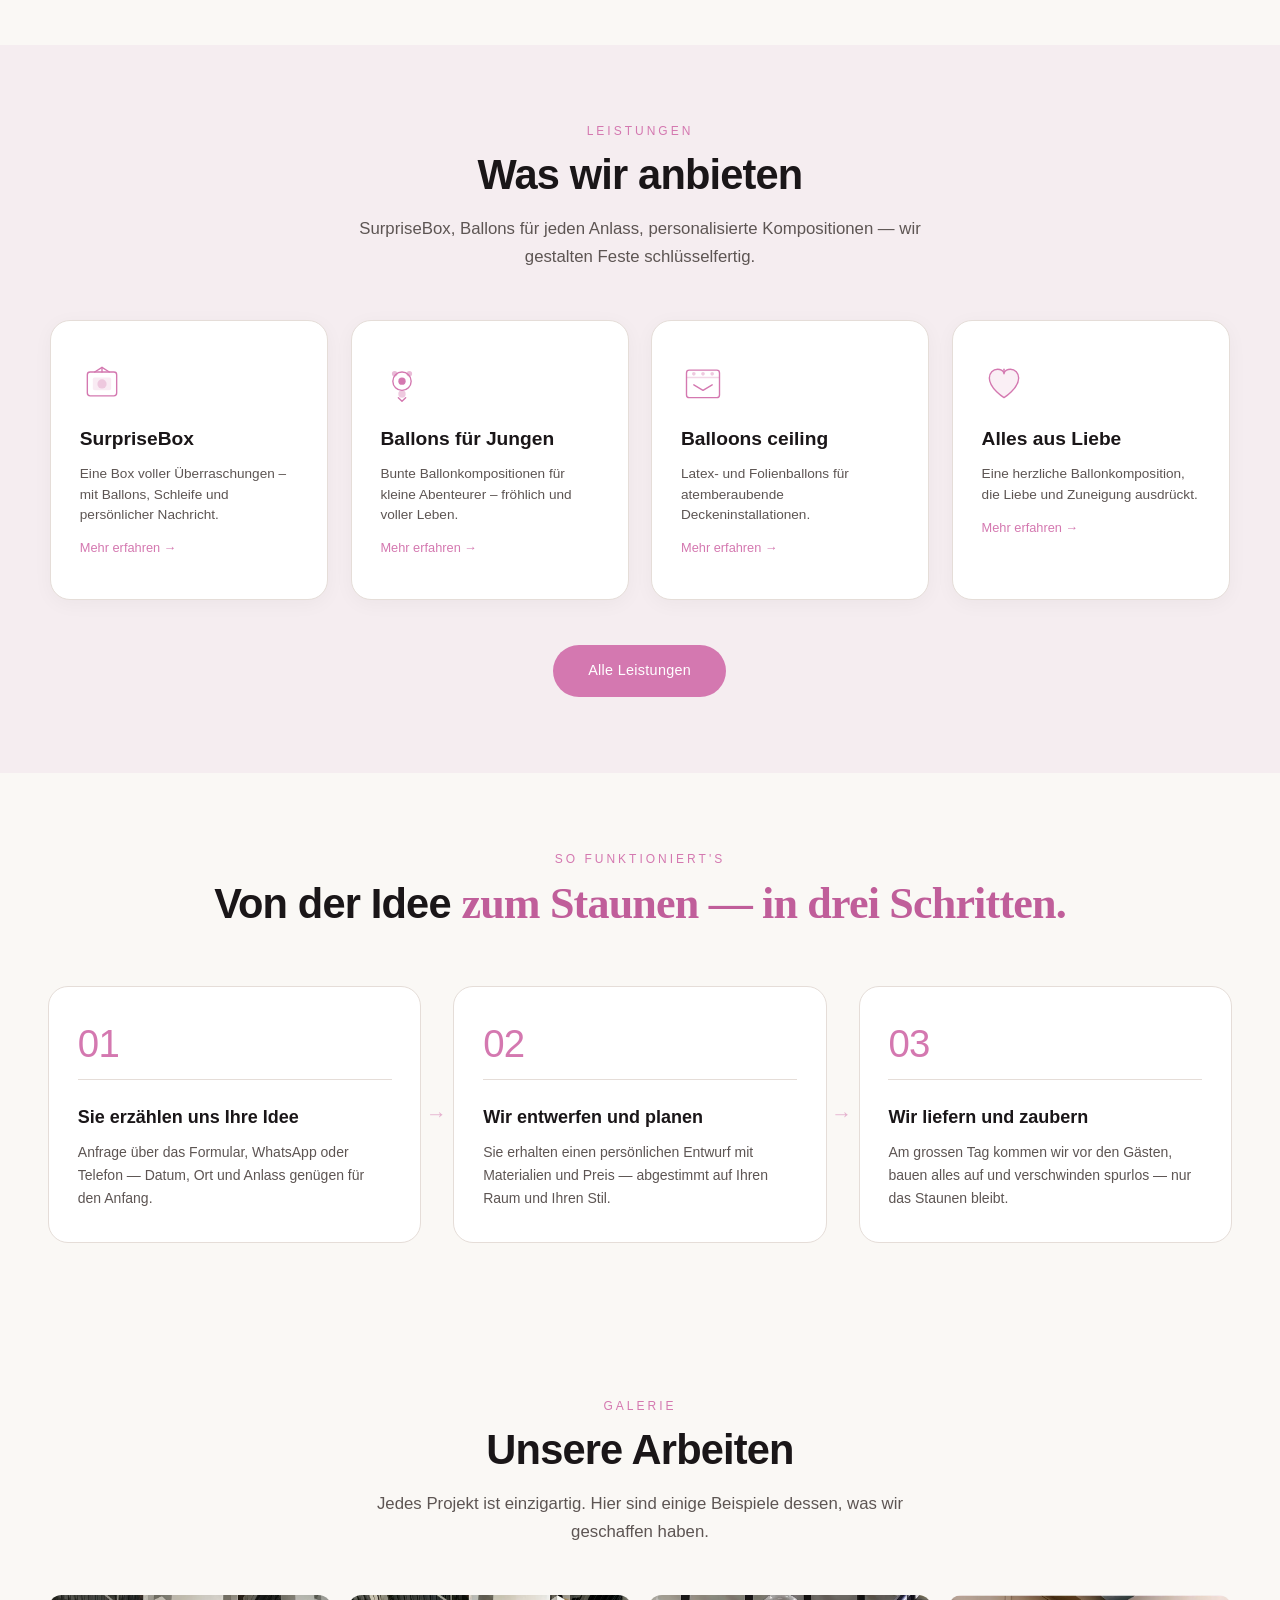
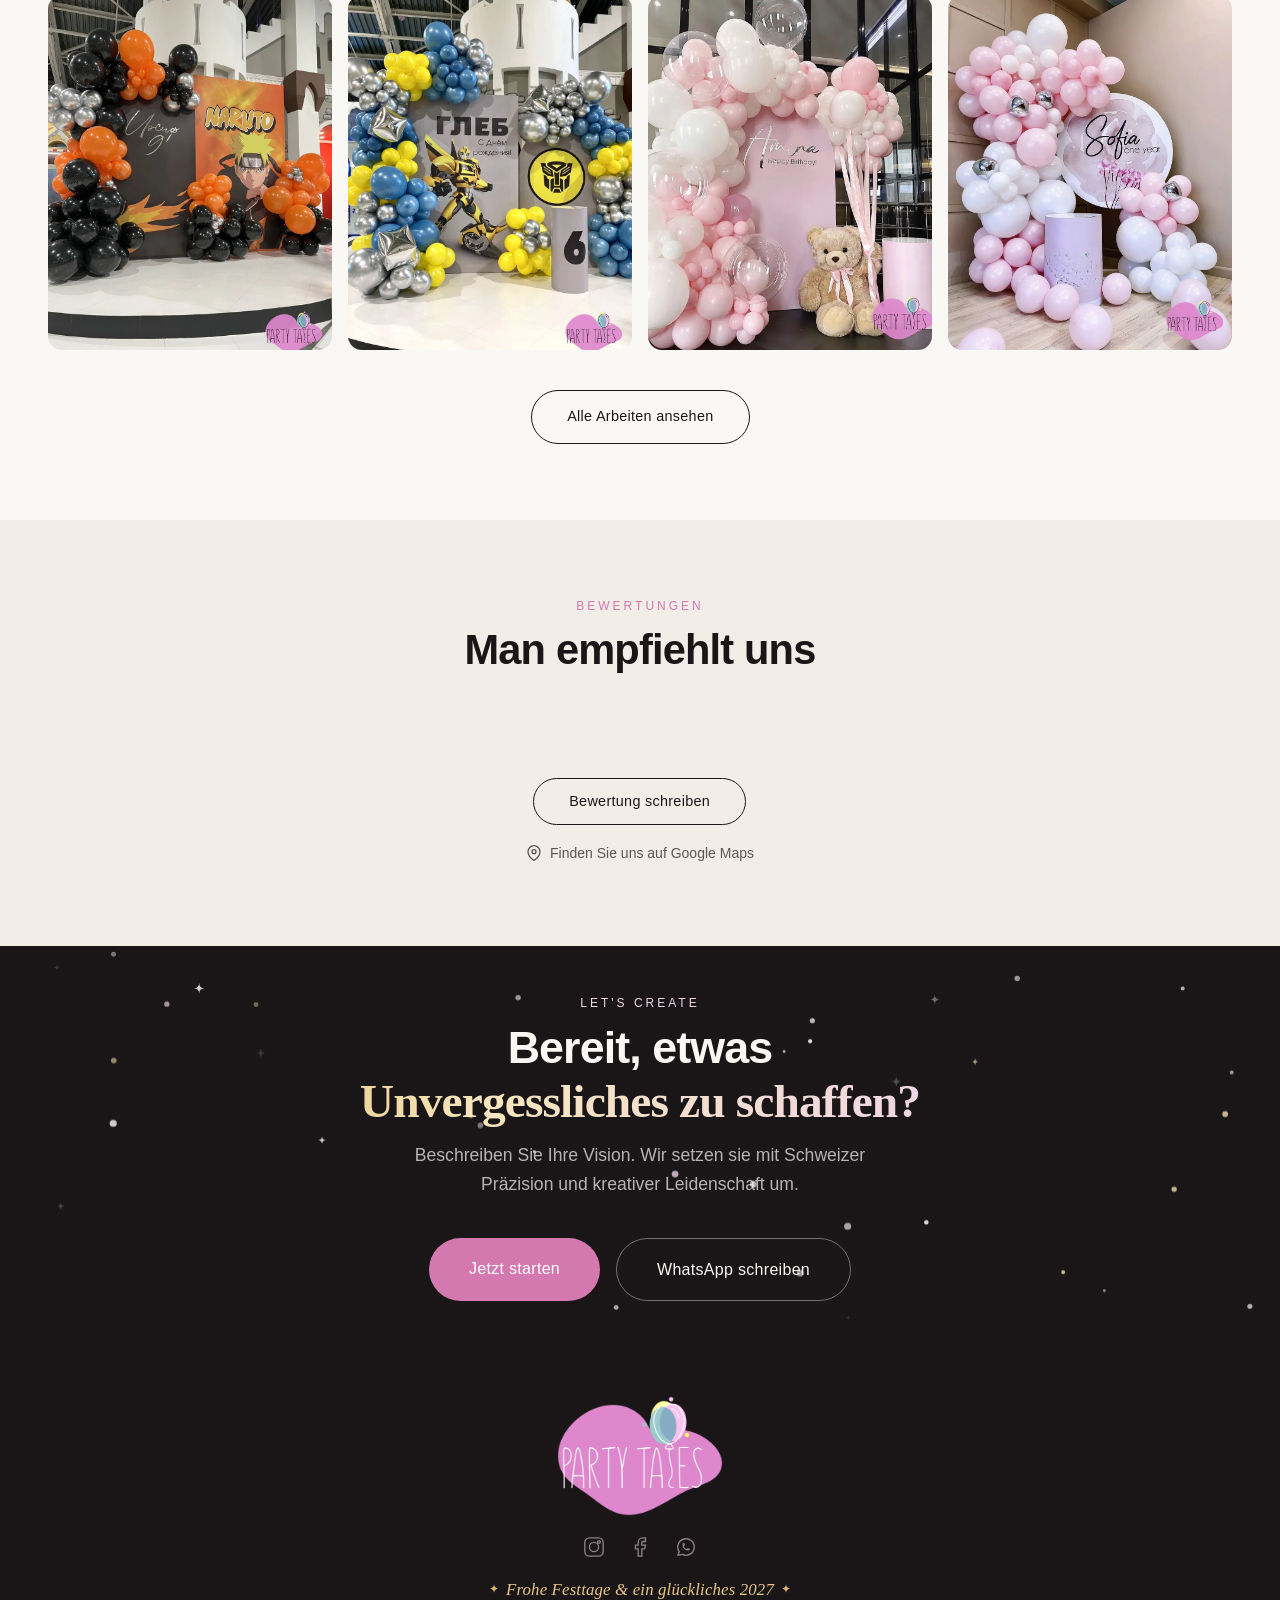
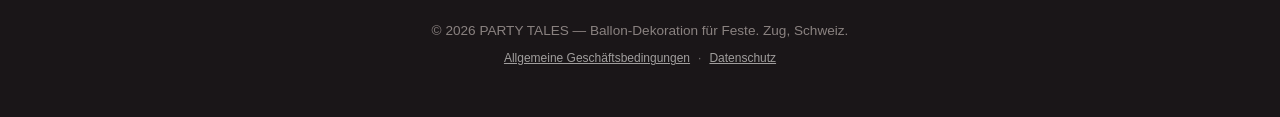
==== commit d46855d8: "Motion upgrades: page transitions, gallery photo morph, scroll-driven hero, cursor-reactive snow, ch" ====
--- a/index.html
+++ b/index.html
@@ -5,7 +5,7 @@
   <meta name="google" content="notranslate">
   <meta name="robots" content="notranslate">
   <meta name="viewport" content="width=device-width, initial-scale=1.0, viewport-fit=cover">
-  <script>document.documentElement.classList.add("js");</script>
+  <script>document.documentElement.classList.add("js");try{if(sessionStorage.getItem("pt-seen"))document.documentElement.classList.add("pt-seen");sessionStorage.setItem("pt-seen","1")}catch(e){}</script>
   <meta name="description" content="PARTY TALES — Schweizer Boutique-Studio für Ballon-Dekoration. Heliumballons, Fotowände, SurpriseBox. Lieferung in Zug, Luzern, Zürich, Schwyz. Jetzt buchen!" data-i18n-meta="index.meta.desc">
   <meta property="og:title" content="PARTY TALES | Ballon-Dekoration Schweiz — Zug, Luzern, Zürich" data-i18n-meta="index.page.title.full">
   <meta property="og:description" content="Schweizer Boutique-Studio für unvergessliche Ballon-Dekoration. Geburtstage, Hochzeiten, Firmenevents — wir erschaffen das Wunder." data-i18n-meta="index.meta.desc">
--- a/css/style.css
+++ b/css/style.css
@@ -3122,28 +3122,10 @@
 .hero .ny-sky { z-index: 1; }
 #cta-final .ny-sky { z-index: 0; }
 
-.ny-garland {
-  position: absolute; top: 0; z-index: 1;
-  width: clamp(110px, 11vw, 170px);
-  pointer-events: none;
-}
-.ny-garland svg { display: block; width: 100%; height: auto; overflow: visible; }
-.ny-garland-left  { left: clamp(.5rem, 3vw, 3rem); }
-.ny-garland-right { right: clamp(.5rem, 3vw, 3rem); transform: scaleX(-1); }
-.ny-balloon {
-  transform-box: view-box;
-  transform-origin: var(--o);
-  animation: nyBalloonSway 6s ease-in-out infinite alternate;
-  animation-delay: calc(var(--d) * -1);
-}
-@keyframes nyBalloonSway {
-  from { transform: rotate(-3deg); }
-  to   { transform: rotate(3deg); }
-}
 
 /* Inner pages: soft champagne glow behind the title */
 .page-hero.ny-host { position: relative; overflow: hidden; }
-.page-hero.ny-host > :not(.ny-sky):not(.ny-garland) { position: relative; z-index: 2; }
+.page-hero.ny-host > :not(.ny-sky) { position: relative; z-index: 2; }
 body.ny-season .page-hero {
   background:
     radial-gradient(ellipse 60% 70% at 50% 0%, rgba(243,223,174,.32), transparent 70%),
@@ -3154,9 +3136,21 @@
 /* Home hero & final CTA: champagne-gold accent words */
 body.ny-season .hero .hero-emphasis,
 body.ny-season #cta-final .hero-emphasis {
-  background: linear-gradient(100deg, #f7e6bd 0%, #e6c785 40%, #f0d6e5 100%);
+  background: linear-gradient(100deg, #f0d6e5 0%, #e6c785 30%, #fff6dc 42%, #e6c785 54%, #f7e6bd 70%, #f0d6e5 100%);
+  background-size: 260% 100%;
+  background-position: 100% 0;
   -webkit-background-clip: text; background-clip: text;
   color: transparent;
+  animation: nyShine 7s cubic-bezier(.45,0,.25,1) 1.2s infinite;
+}
+/* a champagne glint that sweeps across the words every few seconds */
+@keyframes nyShine {
+  0%   { background-position: 100% 0; }
+  45%  { background-position: 0% 0; }
+  100% { background-position: 0% 0; }
+}
+@media (prefers-reduced-motion: reduce) {
+  body.ny-season .hero .hero-emphasis, body.ny-season #cta-final .hero-emphasis { animation: none; background-position: 50% 0; }
 }
 body.ny-season .hero-eyebrow {
   color: #f3dfae;
@@ -3178,10 +3172,71 @@
 body.ny-season .ny-greeting::before,
 body.ny-season .ny-greeting::after { content: "✦"; font-style: normal; font-size: .7em; margin: 0 .6em; color: #d9b46a; vertical-align: .15em; }
 
-/* Narrow screens: no room beside the title — keep only the snow */
-@media (max-width: 1100px) {
-  .ny-garland { display: none; }
-}
+
+
+/* ── Gallery page: photos appear only when fully loaded (no visible loading) ── */
+#galleryGrid .gallery-item::after { display: none; }
+#galleryGrid .gallery-item { background: transparent; }
+#galleryGrid .gallery-item img { opacity: 1; }
+#galleryGrid .gallery-item.reveal {
+  opacity: 0;
+  transform: translateY(24px) scale(.98);
+  transition: opacity .7s var(--ease-out-expo), transform .8s var(--ease-out-expo), box-shadow .5s;
+}
+#galleryGrid .gallery-item.reveal.visible.ready { opacity: 1; transform: none; }
+#galleryGrid .gallery-item.reveal.visible.ready:hover { transform: scale(1.02); }
 @media (prefers-reduced-motion: reduce) {
-  .ny-balloon { animation: none; }
-}
+  #galleryGrid .gallery-item.reveal { transform: none; transition: opacity .3s; }
+}
+
+
+/* ═════════════ Motion upgrades · November 2026 ═════════════ */
+
+/* 1. Smooth page-to-page transitions (cross-document View Transitions).
+      The menu bar, chat and back-to-top button stay still; the page glides. */
+@view-transition { navigation: auto; }
+#navbar { view-transition-name: site-nav; }
+.pt-chat { view-transition-name: site-chat; }
+.back-to-top { view-transition-name: site-top; }
+::view-transition-old(root) { animation: ptPageOut .22s ease-in both; }
+::view-transition-new(root) { animation: ptPageIn .5s cubic-bezier(.2,.8,.2,1) .05s both; }
+@keyframes ptPageOut { to { opacity: 0; transform: translateY(-10px); } }
+@keyframes ptPageIn  { from { opacity: 0; transform: translateY(16px); } }
+/* returning visitors moving between pages don't see the logo splash again */
+html.pt-seen #preloader { display: none; }
+
+/* 2. Gallery photo flies out of the grid into full screen and back */
+::view-transition-group(pt-photo) {
+  animation-duration: .5s;
+  animation-timing-function: cubic-bezier(.2,.8,.2,1);
+}
+::view-transition-old(pt-photo), ::view-transition-new(pt-photo) {
+  height: 100%; object-fit: cover; overflow: hidden;
+}
+html.lb-vt::view-transition-old(root) { animation: ptFade .35s ease both reverse; }
+html.lb-vt::view-transition-new(root) { animation: ptFade .35s ease both; }
+@keyframes ptFade { from { opacity: 0; } }
+.lightbox.lb-instant { transition: none; }
+html.lb-vt #navbar, html.lb-vt .pt-chat, html.lb-vt .back-to-top { view-transition-name: none; }
+
+/* 3. Home hero melts away as you scroll (scroll-driven animation) */
+@supports (animation-timeline: scroll()) {
+  @media (prefers-reduced-motion: no-preference) {
+    .hero-content {
+      animation: ptHeroAway linear both;
+      animation-timeline: scroll(root);
+      animation-range: 0 85vh;
+    }
+    .hero-ny-bg, .hero-video-bg .hero-video-wrapper {
+      animation: ptHeroZoom linear both;
+      animation-timeline: scroll(root);
+      animation-range: 0 100vh;
+    }
+  }
+}
+@keyframes ptHeroAway { to { opacity: 0; transform: translateY(-70px) scale(.96); filter: blur(3px); } }
+@keyframes ptHeroZoom { to { transform: scale(1.08); } }
+
+@media (prefers-reduced-motion: reduce) {
+  @view-transition { navigation: none; }
+}
